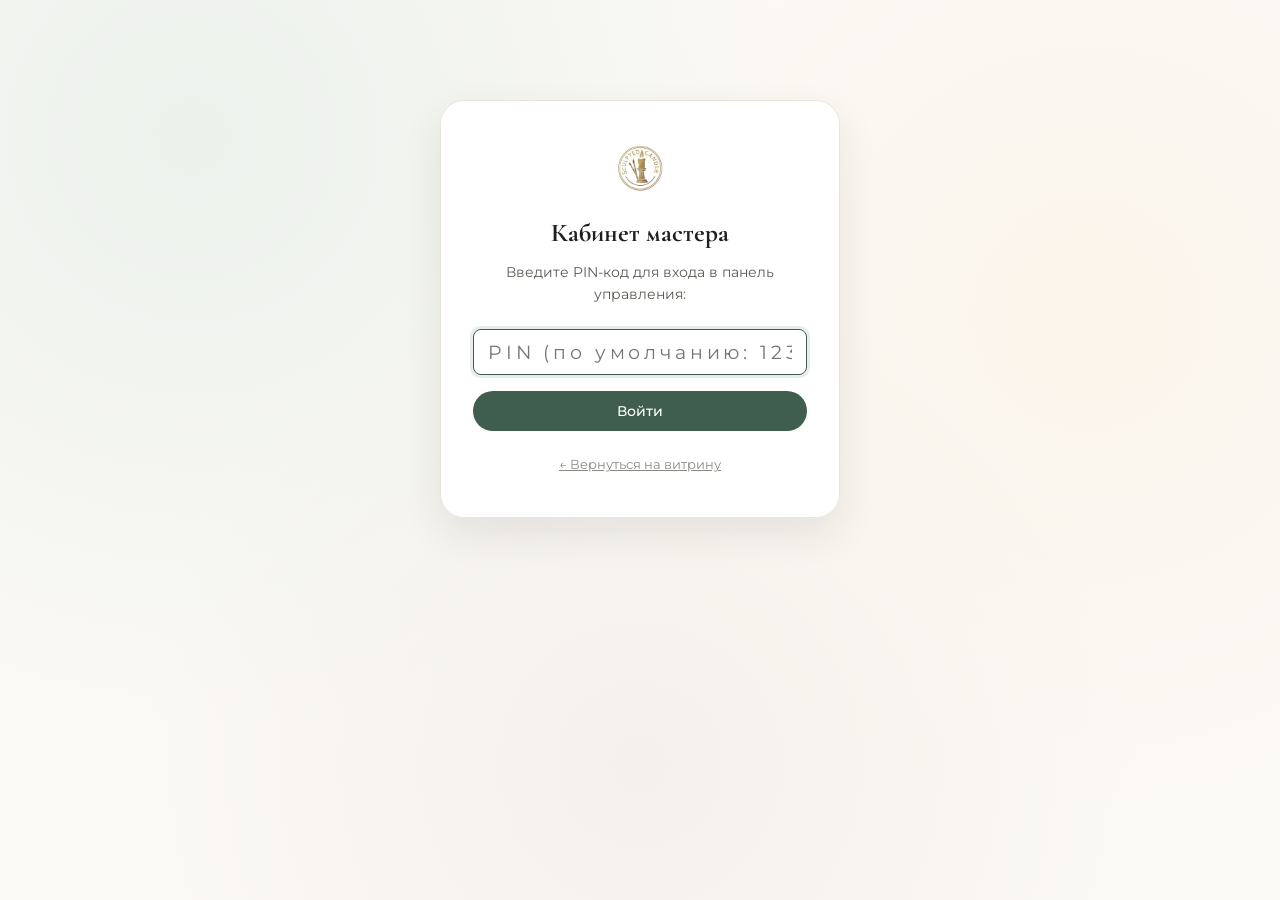
==== admin.html @ 86b9620f "Официальный запуск витрины Sculpted & Candle" ====
<!DOCTYPE html>
<html lang="ru">
<head>
  <meta charset="UTF-8">
  <meta name="viewport" content="width=device-width, initial-scale=1.0">
  <title>Кабинет мастера — Sculpted&Candle</title>
  <link rel="icon" type="image/jpeg" href="assets/img/logo.jpg">
  <link rel="stylesheet" href="assets/css/style.css">
  <style>
    .admin-nav {
      background: #FFFFFF;
      border-bottom: 1px solid var(--border-light);
      padding: 16px 0;
      position: sticky;
      top: 0;
      z-index: 100;
    }
    .admin-tabs {
      display: flex;
      flex-wrap: wrap;
      gap: 10px;
      margin: 24px 0 28px;
      border-bottom: 1px solid var(--border-light);
      padding-bottom: 16px;
    }
    .admin-tab-btn {
      background: #FFFFFF;
      border: 1px solid var(--border-light);
      font-size: 0.88rem;
      font-weight: 600;
      color: var(--text-secondary);
      padding: 9px 16px;
      border-radius: var(--radius-full);
      cursor: pointer;
      transition: var(--transition);
      display: inline-flex;
      align-items: center;
      gap: 8px;
      white-space: nowrap;
      box-shadow: 0 1px 3px rgba(0,0,0,0.03);
    }
    .admin-tab-btn:hover {
      border-color: var(--accent-sage-light);
      color: var(--accent-sage);
      background-color: var(--bg-subtle);
    }
    .admin-tab-btn.active {
      background-color: var(--accent-sage);
      color: #FFFFFF;
      border-color: var(--accent-sage);
      box-shadow: 0 2px 8px rgba(63, 94, 77, 0.25);
    }
    .admin-panel {
      display: none;
      padding-bottom: 60px;
    }
    .admin-panel.active {
      display: block;
    }
    .product-row-card {
      background: #FFFFFF;
      border: 1px solid var(--border-light);
      border-radius: var(--radius-md);
      padding: 16px 20px;
      margin-bottom: 14px;
      display: flex;
      align-items: center;
      justify-content: space-between;
      gap: 20px;
      box-shadow: var(--shadow-sm);
      transition: var(--transition);
    }
    .product-row-card:hover {
      box-shadow: var(--shadow-md);
      border-color: rgba(63, 94, 77, 0.3);
    }
    .product-row-thumb {
      width: 70px;
      height: 70px;
      border-radius: var(--radius-sm);
      object-fit: cover;
      background: var(--bg-subtle);
      flex-shrink: 0;
    }
    .btn-danger {
      background: #FFF1F0;
      color: #CF1322;
      border: 1px solid #FFA39E;
    }
    .btn-danger:hover {
      background: #CF1322;
      color: #FFFFFF;
    }
    .pin-auth-card {
      max-width: 400px;
      margin: 100px auto;
      background: #FFFFFF;
      border: 1px solid var(--border-light);
      border-radius: var(--radius-lg);
      padding: 40px 32px;
      text-align: center;
      box-shadow: var(--shadow-lg);
    }
  </style>
</head>
<body style="background-color: var(--bg-main);">

  <div class="bg-ambient"></div>

  <!-- Экран авторизации по PIN-коду -->
  <div id="auth-screen" class="container">
    <div class="pin-auth-card">
      <img src="assets/img/logo.jpg" alt="Logo" style="width: 56px; height: 56px; border-radius: 50%; margin: 0 auto 16px; object-fit: cover;" onerror="this.style.display='none'">
      <h2 class="font-serif" style="font-size: 1.6rem; margin-bottom: 8px;">Кабинет мастера</h2>
      <p style="font-size: 0.85rem; color: var(--text-secondary); margin-bottom: 24px;">
        Введите PIN-код для входа в панель управления:
      </p>
      <form id="form-pin-auth">
        <input type="password" id="input-pin" class="form-input" placeholder="PIN (по умолчанию: 1234)" style="text-align: center; font-size: 1.2rem; letter-spacing: 0.2em; margin-bottom: 16px;" required autofocus>
        <button type="submit" class="btn btn-primary" style="width: 100%;">Войти</button>
      </form>
      <div id="pin-error" style="display: none; color: #CF1322; font-size: 0.82rem; margin-top: 12px;">Неверный PIN-код</div>
      <div style="margin-top: 20px;">
        <a href="index.html" style="font-size: 0.82rem; color: var(--text-muted); text-decoration: underline;">
          ← Вернуться на витрину
        </a>
      </div>
    </div>
  </div>

  <!-- Главный кабинет мастера (доступен после ввода PIN) -->
  <div id="admin-workspace" style="display: none;">
    
    <header class="admin-nav">
      <div class="container" style="display: flex; align-items: center; justify-content: space-between;">
        <div style="display: flex; align-items: center; gap: 12px;">
          <img src="assets/img/logo.jpg" alt="Logo" style="width: 36px; height: 36px; border-radius: 50%; object-fit: cover;" onerror="this.style.display='none'">
          <div>
            <div style="font-family: var(--font-serif); font-size: 1.2rem; font-weight: 600;">Кабинет мастера</div>
            <div style="font-size: 0.72rem; color: var(--accent-sage);">Sculpted&Candle Control</div>
          </div>
        </div>
        <div style="display: flex; align-items: center; gap: 12px;">
          <a href="index.html" class="btn btn-outline btn-sm">
            👁️ Смотреть витрину
          </a>
          <button id="btn-admin-logout" class="btn btn-sm" style="background: none; border: 1px solid var(--border-light); color: var(--text-muted);">
            Выйти
          </button>
        </div>
      </div>
    </header>

    <main class="container">
      
      <!-- Панель мгновенной публикации изменений на весь сайт -->
      <div class="admin-publish-bar" id="admin-publish-bar">
        <div class="publish-bar-info">
          <div class="publish-status-dot" id="publish-status-dot"></div>
          <div>
            <strong id="publish-status-text">Опубликовать изменения на сайт (для всех устройств)</strong>
            <div style="font-size: 0.8rem; color: var(--text-muted);" id="publish-status-sub">
              Новые фото, описания, товары и цены мгновенно обновятся на телефонах клиентов и жены
            </div>
          </div>
        </div>
        <div style="display: flex; gap: 10px; align-items: center;">
          <button id="btn-admin-publish-now" class="btn btn-primary btn-sm" onclick="publishChangesToNetlify()">
            🚀 Опубликовать на сайт сейчас
          </button>
        </div>
      </div>

      <!-- Вкладки управления -->
      <div class="admin-tabs">
        <button class="admin-tab-btn active" data-tab="tab-products">
          📦 Товары (<span id="count-products">0</span>)
        </button>
        <button class="admin-tab-btn" data-tab="tab-orders">
          🔔 Заявки (<span id="count-orders">0</span>)
        </button>
        <button class="admin-tab-btn" data-tab="tab-categories">
          🏷️ Категории
        </button>
        <button class="admin-tab-btn" data-tab="tab-photos">
          🖼️ Фото витрины
        </button>
        <button class="admin-tab-btn" data-tab="tab-texts">
          ✍️ Тексты сайта
        </button>
        <button class="admin-tab-btn" data-tab="tab-scents">
          🌸 Ароматы (<span id="count-scents">0</span>)
        </button>
        <button class="admin-tab-btn" data-tab="tab-promo">
          ✨ Всплывающее окно
        </button>
        <button class="admin-tab-btn" data-tab="tab-paylinks">
          💳 Оплата СБП
        </button>
        <button class="admin-tab-btn" data-tab="tab-settings">
          ⚙️ Реквизиты и бэкап
        </button>
      </div>

      <!-- ВКЛАДКА ЗАЯВКИ: Поступающие заказы с сайта -->
      <section id="tab-orders" class="admin-panel">
        <div style="display: flex; align-items: center; justify-content: space-between; margin-bottom: 20px; flex-wrap: wrap; gap: 12px;">
          <div>
            <h2 class="font-serif" style="font-size: 1.6rem;">Заявки с сайта</h2>
            <p style="font-size: 0.85rem; color: var(--text-secondary);">
              Клиенты, заполнившие форму на витрине с указанием имени и телефона/Telegram:
            </p>
          </div>
          <button id="btn-clear-orders" class="btn btn-sm" style="border: 1px solid var(--border-light); background: none; color: var(--text-muted);">
            Очистить список
          </button>
        </div>

        <div id="admin-orders-list"></div>
      </section>

      <!-- ВКЛАДКА 1: Товары и каталог -->
      <section id="tab-products" class="admin-panel active">
        <div style="display: flex; align-items: center; justify-content: space-between; margin-bottom: 20px; flex-wrap: wrap; gap: 12px;">
          <div>
            <h2 class="font-serif" style="font-size: 1.6rem;">Управление изделиями</h2>
            <p style="font-size: 0.85rem; color: var(--text-secondary);">
              Добавляйте новые свечи и гипс, меняйте цены, описания или удаляйте позиции.
            </p>
          </div>
          <button id="btn-open-add-modal" class="btn btn-primary">
            + Добавить новое изделие
          </button>
        </div>

        <div id="admin-products-list"></div>
      </section>

      <!-- ВКЛАДКА 2: Управление категориями -->
      <section id="tab-categories" class="admin-panel">
        <div style="max-width: 680px; background: #FFFFFF; border: 1px solid var(--border-light); border-radius: var(--radius-lg); padding: 32px; box-shadow: var(--shadow-sm);">
          <h2 class="font-serif" style="font-size: 1.6rem; margin-bottom: 8px;">Категории витрины</h2>
          <p style="font-size: 0.85rem; color: var(--text-secondary); margin-bottom: 20px;">
            Управляйте панелью переключателей на витрине. Вы можете добавить праздник (например, «8 Марта» или «Новый Год») или удалить ненужные:
          </p>

          <!-- Форма добавления категории -->
          <form id="form-add-category" style="display: flex; gap: 10px; margin-bottom: 24px;">
            <input type="text" id="new-cat-name-ru" class="form-input" placeholder="Название на русском (например: 8 Марта)" required style="flex: 1.2;">
            <input type="text" id="new-cat-name-en" class="form-input" placeholder="На английском (March 8)" style="flex: 1;">
            <button type="submit" class="btn btn-primary btn-sm">+ Добавить</button>
          </form>

          <div id="admin-categories-list"></div>
        </div>
      </section>

      <!-- ВКЛАДКА 3: Фотографии витрины -->
      <section id="tab-photos" class="admin-panel">
        <div style="max-width: 680px; background: #FFFFFF; border: 1px solid var(--border-light); border-radius: var(--radius-lg); padding: 32px; box-shadow: var(--shadow-sm);">
          <h2 class="font-serif" style="font-size: 1.6rem; margin-bottom: 8px;">Главные фотографии на сайте</h2>
          <p style="font-size: 0.85rem; color: var(--text-secondary); margin-bottom: 24px;">
            Здесь можно легко заменить главную фотографию на первом экране и фото в разделе «О мастере»:
          </p>

          <div style="display: grid; grid-template-columns: 1fr 1fr; gap: 24px;">
            <!-- Hero Photo -->
            <div>
              <label class="form-label">Главное фото (Hero экран справа)</label>
              <div id="drop-hero-photo" class="form-file-drop" style="padding: 16px;">
                <img id="preview-hero-photo" src="assets/img/fairy_katerina.jpg" style="max-height: 160px; margin: 0 auto 10px; border-radius: var(--radius-sm); object-fit: cover; display: block;" onerror="this.src='assets/img/product_1.jpg'">
                <div style="font-size: 0.8rem; color: var(--accent-sage); font-weight: 600;">Заменить фото Hero</div>
                <input type="file" id="input-hero-photo" accept="image/*" style="display: none;">
              </div>
            </div>

            <!-- About Photo -->
            <div>
              <label class="form-label">Фото в блоке «О мастере»</label>
              <div id="drop-about-photo" class="form-file-drop" style="padding: 16px;">
                <img id="preview-about-photo" src="assets/img/fairy_katerina.jpg" style="max-height: 160px; margin: 0 auto 10px; border-radius: var(--radius-sm); object-fit: cover; display: block;" onerror="this.src='assets/img/product_1.jpg'">
                <div style="font-size: 0.8rem; color: var(--accent-sage); font-weight: 600;">Заменить фото мастера</div>
                <input type="file" id="input-about-photo" accept="image/*" style="display: none;">
              </div>
            </div>
          </div>

          <!-- Настройки плашки на главном фото -->
          <div style="margin-top: 24px; padding-top: 20px; border-top: 1px solid var(--border-light);">
            <h3 class="font-serif" style="font-size: 1.25rem; margin-bottom: 12px;">Надписи на плашке главного фото (Hero)</h3>
            <div class="form-group">
              <label class="form-label">Название изделия на плашке</label>
              <input type="text" id="input-badge-title" class="form-input" placeholder="Свеча «Анатомическое сердце»">
            </div>
            <div class="form-group">
              <label class="form-label">Подзаголовок / Цена на плашке</label>
              <input type="text" id="input-badge-sub" class="form-input" placeholder="Скульптурный бестселлер • от 1 800 ₽">
            </div>
          </div>

          <div style="margin-top: 20px;">
            <button id="btn-save-photos" class="btn btn-primary" style="width: 100%;">
              Сохранить фото и настройки главного экрана
            </button>
          </div>
        </div>
      </section>

      <!-- ВКЛАДКА 3.1: Редактор текстов сайта -->
      <section id="tab-texts" class="admin-panel">
        <div style="max-width: 720px; background: #FFFFFF; border: 1px solid var(--border-light); border-radius: var(--radius-lg); padding: 32px; box-shadow: var(--shadow-sm);">
          <h2 class="font-serif" style="font-size: 1.6rem; margin-bottom: 8px;">Редактор текстов сайта</h2>
          <p style="font-size: 0.85rem; color: var(--text-secondary); margin-bottom: 24px;">
            Здесь вы можете изменить любые тексты на сайте: приветствие, описание мастерской, цитату и историю о мастере, а также условия доставки:
          </p>

          <form id="form-site-texts">
            <!-- Блок: Первый экран (Hero) -->
            <div style="margin-bottom: 28px; padding-bottom: 20px; border-bottom: 1px solid var(--border-light);">
              <h3 class="font-serif" style="font-size: 1.25rem; margin-bottom: 14px; color: var(--accent-sage);">🌟 Первый экран (Hero)</h3>
              <div class="form-group">
                <label class="form-label">Бейдж сверху (например, «Ручная работа из Санкт-Петербурга»)</label>
                <input type="text" id="txt-heroTag" class="form-input">
              </div>
              <div class="form-group">
                <label class="form-label">Главный заголовок H1</label>
                <input type="text" id="txt-heroTitle" class="form-input">
              </div>
              <div class="form-group">
                <label class="form-label">Описание под заголовком</label>
                <textarea id="txt-heroDesc" class="form-textarea" rows="3"></textarea>
              </div>
            </div>

            <!-- Блок: О мастере -->
            <div style="margin-bottom: 28px; padding-bottom: 20px; border-bottom: 1px solid var(--border-light);">
              <h3 class="font-serif" style="font-size: 1.25rem; margin-bottom: 14px; color: var(--accent-sage);">🕯️ Раздел «О мастере»</h3>
              <div class="form-group">
                <label class="form-label">Цитата мастера (курсивом)</label>
                <textarea id="txt-aboutQuote" class="form-textarea" rows="2"></textarea>
              </div>
              <div class="form-group">
                <label class="form-label">Текст абзац 1 (Приветствие и философия)</label>
                <textarea id="txt-aboutText1" class="form-textarea" rows="3"></textarea>
              </div>
              <div class="form-group">
                <label class="form-label">Текст абзац 2 (Процесс изготовления и доставка)</label>
                <textarea id="txt-aboutText2" class="form-textarea" rows="3"></textarea>
              </div>
              <div style="display: grid; grid-template-columns: repeat(3, 1fr); gap: 12px;">
                <div class="form-group">
                  <label class="form-label">Цифра 1</label>
                  <input type="text" id="txt-stat1Num" class="form-input">
                  <input type="text" id="txt-stat1Lbl" class="form-input" style="margin-top: 4px; font-size: 0.78rem;">
                </div>
                <div class="form-group">
                  <label class="form-label">Цифра 2</label>
                  <input type="text" id="txt-stat2Num" class="form-input">
                  <input type="text" id="txt-stat2Lbl" class="form-input" style="margin-top: 4px; font-size: 0.78rem;">
                </div>
                <div class="form-group">
                  <label class="form-label">Цифра 3</label>
                  <input type="text" id="txt-stat3Num" class="form-input">
                  <input type="text" id="txt-stat3Lbl" class="form-input" style="margin-top: 4px; font-size: 0.78rem;">
                </div>
              </div>
            </div>

            <!-- Блок: Условия доставки -->
            <div style="margin-bottom: 28px; padding-bottom: 20px; border-bottom: 1px solid var(--border-light);">
              <h3 class="font-serif" style="font-size: 1.25rem; margin-bottom: 14px; color: var(--accent-sage);">🚚 Условия доставки (Блок Доставка)</h3>
              <div class="form-group">
                <label class="form-label">Заголовок блока доставки</label>
                <input type="text" id="txt-deliveryTitle" class="form-input">
              </div>
              <div class="form-group">
                <label class="form-label">Подробное описание доставки (РФ, Беларусь, упаковка, сроки)</label>
                <textarea id="txt-deliveryDesc" class="form-textarea" rows="4"></textarea>
              </div>
            </div>

            <!-- Блок: Подвал (Footer) -->
            <div style="margin-bottom: 24px;">
              <h3 class="font-serif" style="font-size: 1.25rem; margin-bottom: 14px; color: var(--accent-sage);">🌿 Подпись мастерской (Подвал)</h3>
              <div class="form-group">
                <label class="form-label">Подпись в подвале сайта (Мастерская гипсовых изделий...)</label>
                <input type="text" id="txt-footerTagline" class="form-input">
              </div>
            </div>

            <button type="submit" class="btn btn-primary" style="width: 100%; padding: 14px; font-size: 1rem;">
              💾 Сохранить все тексты сайта
            </button>
          </form>
        </div>
      </section>

      <!-- ВКЛАДКА: Управление ароматами мастерской -->
      <section id="tab-scents" class="admin-panel">
        <div style="display: flex; align-items: center; justify-content: space-between; margin-bottom: 20px; flex-wrap: wrap; gap: 12px;">
          <div>
            <h2 class="font-serif" style="font-size: 1.6rem;">Ароматы мастерской</h2>
            <p style="font-size: 0.85rem; color: var(--text-secondary);">
              Управляйте палитрой ароматов. Покупатель выбирает аромат из этого списка при оформлении заказа на сайте:
            </p>
          </div>
          <button id="btn-open-add-scent" class="btn btn-primary">
            + Добавить новый аромат
          </button>
        </div>

        <div id="admin-scents-list"></div>
      </section>

      <!-- ВКЛАДКА: Всплывающее предложение (Заказ коллекции) -->
      <section id="tab-promo" class="admin-panel">
        <div style="max-width: 680px; background: #FFFFFF; border: 1px solid var(--border-light); border-radius: var(--radius-lg); padding: 32px; box-shadow: var(--shadow-sm);">
          <h2 class="font-serif" style="font-size: 1.6rem; margin-bottom: 8px;">Всплывающая надпись «Заказать коллекцию»</h2>
          <p style="font-size: 0.85rem; color: var(--text-secondary); margin-bottom: 24px;">
            Настройте всплывающее сообщение для привлечения внимания гостей к сезонной новинке или набору:
          </p>

          <form id="form-admin-promo">
            <div class="form-group" style="display: flex; align-items: center; gap: 12px; margin-bottom: 18px;">
              <input type="checkbox" id="promo-enabled" style="width: 20px; height: 20px; accent-color: var(--accent-sage); cursor: pointer;">
              <label for="promo-enabled" style="font-size: 0.95rem; font-weight: 600; cursor: pointer;">
                Показывать всплывающее предложение на сайте
              </label>
            </div>

            <div class="form-group">
              <label class="form-label">Бейдж / Метка (сверху надписи)</label>
              <input type="text" id="promo-badge" class="form-input" placeholder="✨ Особая коллекция" required>
            </div>

            <div class="form-group">
              <label class="form-label">Заголовок предложения</label>
              <input type="text" id="promo-title" class="form-input" placeholder="Сет «Тепло и Камень»" required>
            </div>

            <div class="form-group">
              <label class="form-label">Текст описания предложения</label>
              <textarea id="promo-desc" class="form-textarea" rows="3" placeholder="Краткое привлекательное описание сета или изделий..." required></textarea>
            </div>

            <div class="form-group">
              <label class="form-label">Текст на кнопке действия</label>
              <input type="text" id="promo-btn-text" class="form-input" placeholder="Заказать коллекцию" required>
            </div>

            <div class="form-group">
              <label class="form-label">Связанное изделие из каталога (откроет карточку заказа при клике)</label>
              <select id="promo-product-select" class="form-select">
                <option value="">— Прямой диалог в Telegram с Катериной —</option>
              </select>
            </div>

            <div style="display: flex; gap: 12px; margin-top: 24px;">
              <button type="submit" class="btn btn-primary" style="flex: 1; padding: 12px;">
                💾 Сохранить настройки предложения
              </button>
              <button type="button" id="btn-preview-promo-site" class="btn btn-outline" style="padding: 12px;">
                👁️ Посмотреть на витрине
              </button>
            </div>
          </form>
        </div>
      </section>

      <!-- ВКЛАДКА 4: Генератор ссылок на оплату -->
      <section id="tab-paylinks" class="admin-panel">
        <div style="max-width: 620px; background: #FFFFFF; border: 1px solid var(--border-light); border-radius: var(--radius-lg); padding: 32px; box-shadow: var(--shadow-sm);">
          <h2 class="font-serif" style="font-size: 1.6rem; margin-bottom: 8px;">Создание ссылки на оплату</h2>
          <p style="font-size: 0.85rem; color: var(--text-secondary); margin-bottom: 24px;">
            Когда покупатель договорился с вами в Telegram о сроках, сформируйте персональную ссылку с суммой и отправьте ему в чат:
          </p>
          
          <form id="form-admin-gen-link">
            <div class="form-group">
              <label class="form-label">Сумма к оплате (₽)</label>
              <input type="number" id="adm-pay-amount" class="form-input" placeholder="2500" required>
            </div>
            <div class="form-group">
              <label class="form-label">Описание заказа (что покупает клиент)</label>
              <input type="text" id="adm-pay-desc" class="form-input" placeholder="Свеча «Анатомическое сердце» + СДЭК до Москвы" required>
            </div>
            <div class="form-group">
              <label class="form-label">Имя клиента (необязательно)</label>
              <input type="text" id="adm-pay-client" class="form-input" placeholder="Елена">
            </div>
            <button type="submit" class="btn btn-primary" style="width: 100%;">
              Сгенерировать ссылку
            </button>
          </form>

          <div id="adm-link-result-box" style="display: none; margin-top: 24px; padding-top: 20px; border-top: 1px solid var(--border-light);">
            <label class="form-label" style="color: var(--accent-sage);">Готовая ссылка для клиента в Telegram:</label>
            <div style="display: flex; gap: 8px; margin-top: 6px;">
              <input type="text" id="adm-link-result-url" class="form-input" readonly style="font-size: 0.82rem; background: var(--bg-subtle);">
              <button id="btn-adm-copy-link" class="btn btn-terracotta btn-sm">Скопировать</button>
            </div>
            <div style="margin-top: 12px; display: flex; gap: 10px;">
              <a id="btn-adm-open-link" href="#" target="_blank" class="btn btn-outline btn-sm" style="flex: 1; text-align: center;">
                👀 Проверить страницу оплаты
              </a>
              <button id="btn-adm-share-tg" class="btn btn-primary btn-sm" style="flex: 1;">
                💬 Отправить в Telegram
              </button>
            </div>
          </div>
        </div>
      </section>

      <!-- ВКЛАДКА 5: Реквизиты и настройки -->
      <section id="tab-settings" class="admin-panel">
        <div style="max-width: 680px; background: #FFFFFF; border: 1px solid var(--border-light); border-radius: var(--radius-lg); padding: 32px; box-shadow: var(--shadow-sm);">
          
          <!-- БЛОК 1: Telegram-бот для заказов -->
          <div style="background: #F4F7F5; border: 1px solid rgba(63, 94, 77, 0.2); border-radius: var(--radius-md); padding: 22px; margin-bottom: 30px;">
            <div style="display: flex; align-items: center; gap: 10px; margin-bottom: 8px;">
              <span style="font-size: 1.3rem;">🤖</span>
              <h3 class="font-serif" style="font-size: 1.4rem; margin: 0; color: var(--accent-sage-dark);">Telegram-бот для заказов</h3>
            </div>
            <p style="font-size: 0.85rem; color: var(--text-secondary); margin-bottom: 18px; line-height: 1.5;">
              Каждый раз, когда покупатель оформляет заказ на сайте, бот моментально присылает карточку с товаром, выбранным ароматом, контактами и адресом в ваш Telegram.
            </p>

            <div class="form-group">
              <label class="form-label">Telegram Bot Token (от @BotFather)</label>
              <input type="text" id="set-tg-token" class="form-input" placeholder="например: 123456789:ABCdefGHIjklMNOpqrsTUVwxyz">
            </div>

            <div class="form-group">
              <label class="form-label">Telegram Chat ID (ваш ID или ID группы для заказов)</label>
              <input type="text" id="set-tg-chat-id" class="form-input" placeholder="например: 987654321 или -1001234567890">
            </div>

            <div style="display: flex; gap: 10px; align-items: center; margin-top: 14px; flex-wrap: wrap;">
              <button type="button" id="btn-test-tg-bot" class="btn btn-primary btn-sm" style="background: var(--accent-sage);">
                🧪 Отправить тестовое сообщение
              </button>
              <span id="tg-test-status" style="font-size: 0.82rem; font-weight: 500;"></span>
            </div>

            <div style="margin-top: 14px; font-size: 0.78rem; color: var(--text-muted); line-height: 1.5; background: rgba(255,255,255,0.7); padding: 10px 14px; border-radius: 8px;">
              ℹ️ <strong>Как настроить за 1 минуту:</strong><br>
              1. Откройте в Telegram бота <a href="https://t.me/BotFather" target="_blank" style="text-decoration: underline; color: var(--accent-sage);">@BotFather</a> и отправьте команду <code>/newbot</code>, задайте имя и скопируйте токен.<br>
              2. Чтобы узнать свой Chat ID, отправьте любое сообщение боту <a href="https://t.me/userinfobot" target="_blank" style="text-decoration: underline; color: var(--accent-sage);">@userinfobot</a> (он напишет ваш ID).<br>
              3. Нажмите <code>/start</code> в вашем новом боте, вставьте токен и ID сюда и нажмите кнопку проверки.
            </div>
          </div>

          <h2 class="font-serif" style="font-size: 1.6rem; margin-bottom: 8px;">Реквизиты для оплаты (СБП и QR)</h2>
          <p style="font-size: 0.85rem; color: var(--text-secondary); margin-bottom: 24px;">
            Эти данные автоматически генерируют QR-код и форму оплаты для покупателей:
          </p>

          <form id="form-admin-settings">
            <div class="form-group">
              <label class="form-label">Номер телефона для СБП *</label>
              <input type="text" id="set-phone" class="form-input" placeholder="+7 (921) 000-00-00" required>
            </div>
            
            <div style="display: grid; grid-template-columns: 1fr 1fr; gap: 14px;">
              <div class="form-group">
                <label class="form-label">Основной банк получателя *</label>
                <select id="set-bank" class="form-select">
                  <option value="Т-Банк">Т-Банк (Тинькофф)</option>
                  <option value="Сбербанк">Сбербанк (Сбер)</option>
                  <option value="Альфа-Банк">Альфа-Банк</option>
                  <option value="ВТБ">ВТБ</option>
                  <option value="Другой банк РФ">Другой банк (СБП)</option>
                </select>
              </div>
              <div class="form-group">
                <label class="form-label">ФИО / Имя получателя *</label>
                <input type="text" id="set-recipient" class="form-input" placeholder="Екатерина М. (Катерина)" required>
              </div>
            </div>

            <div class="form-group">
              <label class="form-label">Ваш юзернейм в Telegram для связи (без @)</label>
              <input type="text" id="set-tg-user" class="form-input" placeholder="layra_ms">
            </div>

            <div class="form-group">
              <label class="form-label">Персональная ссылка/QR СБП из приложения банка (необязательно)</label>
              <input type="text" id="set-sbp-custom-link" class="form-input" placeholder="https://t-bank.ru/cf/... или https://qr.nspk.ru/...">
              <small style="font-size: 0.76rem; color: var(--text-muted); display: block; margin-top: 4px;">
                Если скопируете ссылку на сбор денег из Т-Банка или Сбера, QR-код будет вести точно на неё. Иначе система автоматически сформирует перевод по вашему номеру.
              </small>
            </div>

            <div class="form-group">
              <label class="form-label">Количество изделий на странице каталога (Пагинация)</label>
              <select id="set-items-per-page" class="form-select">
                <option value="6">По 6 изделий на страницу</option>
                <option value="8">По 8 изделий на страницу</option>
                <option value="12">По 12 изделий на страницу</option>
                <option value="24">По 24 изделия на страницу</option>
              </select>
            </div>

            <div class="form-group">
              <label class="form-label">PIN-код для входа в этот кабинет</label>
              <input type="password" id="set-pin" class="form-input" placeholder="Новый PIN-код">
            </div>

            <button type="submit" class="btn btn-primary" style="width: 100%; padding: 14px; font-size: 1rem;">
              💾 Сохранить настройки и реквизиты
            </button>
          </form>

          <hr style="margin: 30px 0; border: none; border-top: 1px solid var(--border-light);">

          <h3 class="font-serif" style="font-size: 1.3rem; margin-bottom: 8px;">Резервная копия товаров (Бэкап)</h3>
          <p style="font-size: 0.82rem; color: var(--text-secondary); margin-bottom: 14px;">
            Скачайте каталог в один файл на компьютер, чтобы не потерять добавленные товары:
          </p>
          <div style="display: flex; gap: 12px; flex-wrap: wrap;">
            <button id="btn-export-json" class="btn btn-outline btn-sm">
              📥 Скачать каталог (JSON)
            </button>
            <button id="btn-reset-default" class="btn btn-danger btn-sm">
              🔄 Сбросить к исходным товарам
            </button>
          </div>
        </div>
      </section>

    </main>
  </div>

  <!-- МОДАЛКА: Добавить / Редактировать изделие -->
  <div id="modal-edit-product" class="modal-backdrop">
    <div class="modal-box">
      <div class="modal-header">
        <h4 id="modal-product-title" class="font-serif" style="font-size: 1.3rem;">Добавить новое изделие</h4>
        <button id="btn-close-edit-modal" class="modal-close">&times;</button>
      </div>
      <div class="modal-body">
        <form id="form-edit-product">
          <input type="hidden" id="edit-product-id">

          <div class="form-group">
            <label class="form-label">Название (RU)</label>
            <input type="text" id="edit-title-ru" class="form-input" placeholder="например: Свеча «Лесной мох»" required>
          </div>

          <div class="form-group">
            <label class="form-label">Название (EN)</label>
            <input type="text" id="edit-title-en" class="form-input" placeholder="e.g. Forest Moss Candle">
          </div>

          <div class="form-group">
            <label class="form-label">Категории изделия (отметьте одну или несколько)</label>
            <div id="edit-categories-group" class="categories-checkbox-grid"></div>
          </div>

          <div class="form-group">
            <label class="form-label">🎉 Праздничные поводы (подборки для вкладки «Сезонное»)</label>
            <div id="edit-holidays-group" class="categories-checkbox-grid">
              <label class="cat-checkbox-item">
                <input type="checkbox" name="product-holiday" value="ny">
                <span>🎄 Новый Год & Рождество</span>
              </label>
              <label class="cat-checkbox-item">
                <input type="checkbox" name="product-holiday" value="feb14">
                <span>💖 14 Февраля</span>
              </label>
              <label class="cat-checkbox-item">
                <input type="checkbox" name="product-holiday" value="mar8">
                <span>💐 8 Марта</span>
              </label>
              <label class="cat-checkbox-item">
                <input type="checkbox" name="product-holiday" value="teacher">
                <span>📚 День Учителя / 1 Сентября</span>
              </label>
              <label class="cat-checkbox-item">
                <input type="checkbox" name="product-holiday" value="autumn">
                <span>🎃 Хэллоуин & Осень</span>
              </label>
              <label class="cat-checkbox-item">
                <input type="checkbox" name="product-holiday" value="bday">
                <span>🎂 День Рождения</span>
              </label>
            </div>
          </div>

          <div style="display: grid; grid-template-columns: 1fr 1fr; gap: 14px;">
            <div class="form-group">
              <label class="form-label">Цена (₽)</label>
              <input type="number" id="edit-price" class="form-input" placeholder="1500" required>
            </div>
            <div class="form-group">
              <label class="form-label">Статус наличия</label>
              <select id="edit-status" class="form-select">
                <option value="in-stock">В наличии</option>
                <option value="preorder">Под заказ (3-7 дней)</option>
              </select>
            </div>
          </div>

          <div class="form-group">
            <label class="form-label">Ароматическая композиция (RU)</label>
            <input type="text" id="edit-scent-ru" class="form-input" placeholder="Хвоя, кедр, мускат">
          </div>

          <div class="form-group">
            <label class="form-label">Scent Notes (EN)</label>
            <input type="text" id="edit-scent-en" class="form-input" placeholder="Pine, cedar, nutmeg">
          </div>

          <div class="form-group">
            <label class="form-label">Время горения</label>
            <input type="text" id="edit-burn" class="form-input" placeholder="25-30 ч">
          </div>

          <div style="display: grid; grid-template-columns: 1fr 1fr; gap: 14px;">
            <div class="form-group">
              <label class="form-label">Цвета гипса / воска (через запятую)</label>
              <input type="text" id="edit-colors" class="form-input" placeholder="Натуральный белый, Теплый беж, Графит, Мрамор">
            </div>
            <div class="form-group">
              <label class="form-label">Тип покрытия / Финиш</label>
              <select id="edit-finish" class="form-select">
                <option value="матовый">Матовый тактильный</option>
                <option value="полуматовый">Полуматовый шелковистый</option>
                <option value="глянец">Глянцевый защитный</option>
                <option value="матовый + глянец на выбор">На выбор (матовый / глянец)</option>
                <option value="натуральный воск">Натуральный воск (без покрытия)</option>
              </select>
            </div>
          </div>

          <div class="form-group">
            <label class="form-label">Описание изделия (RU)</label>
            <textarea id="edit-desc-ru" class="form-textarea" rows="3" placeholder="Краткое душевное описание..."></textarea>
          </div>

          <div class="form-group">
            <label class="form-label">Фотография изделия</label>
            <div id="edit-photo-drop" class="form-file-drop">
              <svg width="24" height="24" viewBox="0 0 24 24" fill="none" stroke="currentColor" stroke-width="2" style="margin: 0 auto 6px; color: var(--accent-sage);"><rect x="3" y="3" width="18" height="18" rx="2" ry="2"/><circle cx="8.5" cy="8.5" r="1.5"/><polyline points="21 15 16 10 5 21"/></svg>
              <div style="font-size: 0.85rem;">Нажмите, чтобы выбрать фото с телефона или компьютера</div>
              <input type="file" id="edit-photo-file" accept="image/*" style="display: none;">
              <img id="edit-drop-preview" class="drop-preview" alt="Preview">
            </div>
          </div>

          <button type="submit" class="btn btn-primary" style="width: 100%; margin-top: 10px;">
            Сохранить изделие
          </button>
        </form>
      </div>
    </div>
  </div>

  <!-- МОДАЛКА: Добавить / Редактировать аромат -->
  <div id="modal-edit-scent" class="modal-backdrop">
    <div class="modal-box" style="max-width: 500px;">
      <div class="modal-header">
        <h4 id="modal-scent-title" class="font-serif" style="font-size: 1.3rem;">Добавить новый аромат</h4>
        <button id="btn-close-scent-modal" class="modal-close">&times;</button>
      </div>
      <div class="modal-body">
        <form id="form-edit-scent">
          <input type="hidden" id="edit-scent-id">

          <div class="form-group">
            <label class="form-label">Название аромата *</label>
            <input type="text" id="edit-scent-name" class="form-input" placeholder="например: Французская лаванда & Шалфей" required>
          </div>

          <div class="form-group">
            <label class="form-label">Ноты и описание аромата *</label>
            <textarea id="edit-scent-notes" class="form-textarea" rows="3" placeholder="например: Прованская лаванда, белый шалфей, кедровые шишки, легкий мускус" required></textarea>
          </div>

          <div class="form-group" style="display: flex; align-items: center; gap: 10px; margin-top: 10px;">
            <input type="checkbox" id="edit-scent-active" checked style="width: 18px; height: 18px; accent-color: var(--accent-sage); cursor: pointer;">
            <label for="edit-scent-active" style="font-size: 0.9rem; font-weight: 500; cursor: pointer;">
              Активен (доступен покупателям при заказе на сайте)
            </label>
          </div>

          <button type="submit" class="btn btn-primary" style="width: 100%; margin-top: 18px;">
            Сохранить аромат
          </button>
        </form>
      </div>
    </div>
  </div>

  <script src="assets/js/admin.js"></script>
</body>
</html>
---- assets/css/style.css ----
/* ==========================================================================
   SCULPTED & CANDLE — Sage & Warm Plaster Design System
   Cinematic craft, tactile minimalism & modern luxury aesthetic
   ========================================================================== */

@import url('https://fonts.googleapis.com/css2?family=Cormorant+Garamond:ital,wght@0,400;0,500;0,600;0,700;1,400;1,600&family=Montserrat:ital,wght@0,300;0,400;0,500;0,600;0,700;1,400&display=swap');

:root {
  --font-serif: 'Cormorant Garamond', Georgia, 'Times New Roman', serif;
  --font-sans: 'Montserrat', -apple-system, BlinkMacSystemFont, 'Segoe UI', Roboto, sans-serif;
  --font-montserrat: var(--font-sans);

  /* Palette: Sage & Warm Plaster */
  --bg-main: #FBF9F5;
  --bg-surface: #FFFFFF;
  --bg-subtle: #F4EFEA;
  --bg-card: #FFFFFF;
  --border-light: #EBE5DC;
  --border-focus: #446252;

  --text-primary: #1E201D;
  --text-secondary: #565C53;
  --text-muted: #878C83;

  --accent-sage: #3F5E4D;
  --accent-sage-dark: #2F4739;
  --accent-sage-light: #E8EFEA;
  --accent-terracotta: #C88452;
  --accent-amber: #DDA15E;
  --accent-amber-light: #FBF3E7;

  --shadow-sm: 0 2px 8px rgba(30, 32, 29, 0.04);
  --shadow-md: 0 8px 24px rgba(30, 32, 29, 0.06);
  --shadow-lg: 0 16px 40px rgba(30, 32, 29, 0.09);
  --shadow-hover: 0 20px 48px rgba(63, 94, 77, 0.12);

  --radius-sm: 8px;
  --radius-md: 16px;
  --radius-lg: 24px;
  --radius-full: 9999px;

  --transition: all 0.3s cubic-bezier(0.16, 1, 0.3, 1);
}

/* Reset & Base */
*, *::before, *::after {
  box-sizing: border-box;
  margin: 0;
  padding: 0;
}

html {
  scroll-behavior: smooth;
  scroll-padding-top: 110px;
  font-size: 16px;
  color-scheme: light;
}

body {
  font-family: var(--font-sans);
  background-color: var(--bg-main);
  color: var(--text-primary);
  line-height: 1.6;
  overflow-x: hidden;
  -webkit-font-smoothing: antialiased;
}

img {
  max-width: 100%;
  display: block;
}

button, input, select, textarea {
  font-family: inherit;
}

a {
  color: inherit;
  text-decoration: none;
}

/* Ambient Grain / Background Glow */
.bg-ambient {
  position: fixed;
  top: 0;
  left: 0;
  width: 100%;
  height: 100%;
  pointer-events: none;
  z-index: -1;
  background: 
    radial-gradient(circle at 15% 15%, rgba(232, 239, 234, 0.8) 0%, transparent 45%),
    radial-gradient(circle at 85% 35%, rgba(251, 243, 231, 0.7) 0%, transparent 40%),
    radial-gradient(circle at 50% 85%, rgba(244, 239, 234, 0.9) 0%, transparent 50%),
    #FBF9F5;
}

/* Container */
.container {
  width: 100%;
  max-width: 1240px;
  margin: 0 auto;
  padding: 0 24px;
}

/* Typography Helpers */
.font-serif {
  font-family: var(--font-serif);
}

.heading-xl {
  font-family: var(--font-serif);
  font-size: clamp(2.5rem, 6vw, 4.2rem);
  font-weight: 400;
  line-height: 1.15;
  letter-spacing: -0.02em;
}

.heading-lg {
  font-family: var(--font-serif);
  font-size: clamp(2rem, 4vw, 2.75rem);
  font-weight: 400;
  line-height: 1.2;
}

.heading-md {
  font-family: var(--font-serif);
  font-size: 1.6rem;
  font-weight: 500;
  line-height: 1.3;
}

/* Navigation */
.navbar {
  position: sticky;
  top: 0;
  z-index: 100;
  backdrop-filter: blur(14px);
  -webkit-backdrop-filter: blur(14px);
  background-color: rgba(251, 249, 245, 0.85);
  border-bottom: 1px solid var(--border-light);
  transition: var(--transition);
}

.nav-inner {
  display: flex;
  align-items: center;
  justify-content: space-between;
  gap: 20px;
  height: 80px;
}

.brand-wrap {
  display: flex;
  align-items: center;
  gap: 12px;
  text-decoration: none;
  flex-shrink: 0;
}

.brand-logo {
  width: 44px;
  height: 44px;
  border-radius: var(--radius-full);
  object-fit: cover;
  border: 2px solid var(--accent-sage-light);
  box-shadow: var(--shadow-sm);
  flex-shrink: 0;
}

.brand-title {
  display: flex;
  flex-direction: column;
  align-items: flex-start;
  text-align: left;
  line-height: 1.15;
}

.brand-name {
  font-family: var(--font-serif);
  font-size: 1.5rem;
  font-weight: 600;
  letter-spacing: 0.02em;
  color: var(--text-primary);
  line-height: 1.1;
}

.brand-sub {
  font-family: var(--font-sans);
  font-size: 0.7rem;
  font-weight: 500;
  letter-spacing: 0.07em;
  text-transform: uppercase;
  color: var(--accent-sage);
  margin-top: 3px;
  text-align: left;
  white-space: nowrap;
}

.brand-city {
  font-family: var(--font-sans);
  font-size: 0.62rem;
  font-weight: 500;
  letter-spacing: 0.08em;
  text-transform: uppercase;
  color: var(--text-muted);
  margin-top: 2px;
}

.nav-links {
  display: flex;
  align-items: center;
  justify-content: center;
  gap: 20px;
  list-style: none;
  margin: 0;
  padding: 0;
}

.nav-actions {
  display: flex;
  align-items: center;
  justify-content: flex-end;
  gap: 12px;
  flex-shrink: 0;
}

.nav-links a {
  font-size: 0.88rem;
  font-weight: 500;
  color: var(--text-secondary);
  transition: var(--transition);
  position: relative;
  white-space: nowrap;
}

.nav-links a:hover {
  color: var(--accent-sage);
}

/* ==========================================================================
   Permanent Mobile Top Sticky Sub-Nav Strip (Always visible under logo on mobile)
   ========================================================================== */
.mobile-sticky-nav-strip {
  display: none;
}

@media (max-width: 820px) {
  .mobile-sticky-nav-strip {
    display: flex;
    align-items: center;
    justify-content: center;
    gap: 8px;
    padding: 6px 12px 8px;
    background: rgba(251, 249, 245, 0.98);
    border-top: 1px solid rgba(235, 229, 220, 0.75);
    width: 100%;
    overflow-x: auto;
    -webkit-overflow-scrolling: touch;
    scrollbar-width: none;
  }
  .mobile-sticky-nav-strip::-webkit-scrollbar {
    display: none;
  }
  .mob-nav-pill {
    display: inline-flex;
    align-items: center;
    gap: 5px;
    padding: 5px 12px;
    border-radius: 9999px;
    background: #FFFFFF;
    border: 1px solid var(--border-light);
    color: var(--text-secondary);
    font-size: 0.78rem;
    font-weight: 500;
    text-decoration: none;
    white-space: nowrap;
    transition: all 0.2s ease;
    box-shadow: 0 1px 3px rgba(30, 32, 29, 0.04);
  }
  .mob-nav-pill:active,
  .mob-nav-pill:hover {
    background: var(--accent-sage-light);
    color: var(--accent-sage-dark);
    border-color: var(--accent-sage);
  }
  .mob-nav-pill.mob-nav-pill-tg {
    background: #2AABEE;
    color: #FFFFFF;
    border-color: #2AABEE;
    font-weight: 600;
  }
  .mob-nav-pill.mob-nav-pill-tg svg {
    display: inline-block;
    vertical-align: middle;
  }
}

/* ==========================================================================
   Mobile Floating Bottom Navigation Bar (Always reachable under thumb)
   ========================================================================== */
.mobile-bottom-nav {
  display: none;
}

@media (max-width: 900px) {
  .mobile-bottom-nav {
    display: flex;
    position: fixed;
    bottom: 0;
    left: 0;
    right: 0;
    z-index: 99999 !important;
    background: rgba(255, 253, 249, 0.98);
    backdrop-filter: blur(20px);
    -webkit-backdrop-filter: blur(20px);
    border-top: 1px solid rgba(221, 161, 94, 0.35);
    box-shadow: 0 -4px 25px rgba(45, 36, 30, 0.1);
    padding: 6px 8px calc(6px + env(safe-area-inset-bottom, 0px));
    justify-content: space-around;
    align-items: center;
  }

  .mobile-nav-item {
    display: flex;
    flex-direction: column;
    align-items: center;
    justify-content: center;
    gap: 3px;
    color: var(--text-muted);
    text-decoration: none;
    padding: 4px 2px;
    border-radius: var(--radius-sm);
    transition: color 0.2s ease;
    flex: 1;
    min-width: 0;
    text-align: center;
  }

  .mobile-nav-item span {
    white-space: nowrap;
    overflow: hidden;
    text-overflow: ellipsis;
    font-size: 0.67rem;
    line-height: 1.2;
    text-align: center;
    max-width: 100%;
    display: block;
  }

  .mobile-nav-item svg {
    width: 19px;
    height: 19px;
    flex-shrink: 0;
    transition: color 0.2s ease, stroke-width 0.2s ease;
  }

  .mobile-nav-item:hover,
  .mobile-nav-item.active {
    color: var(--accent-sage);
    font-weight: 600;
  }

  .mobile-nav-item.active svg {
    transform: none !important;
    stroke-width: 2.3;
  }

  .mobile-nav-item.nav-tg-item {
    color: var(--accent-terracotta);
    font-weight: 600;
  }

  /* Padding at the bottom of the body so bottom bar never obscures content or footer */
  body {
    padding-bottom: 64px;
  }

  .scroll-top-btn {
    display: none !important;
  }

  .collection-promo-toast {
    bottom: 76px !important;
  }
}

/* Language Toggle Switch */
.lang-toggle {
  display: flex;
  align-items: center;
  background-color: var(--bg-subtle);
  border: 1px solid var(--border-light);
  border-radius: var(--radius-full);
  padding: 3px;
  cursor: pointer;
  transition: var(--transition);
}

.lang-btn {
  border: none;
  background: none;
  font-size: 0.78rem;
  font-weight: 600;
  padding: 5px 10px;
  border-radius: var(--radius-full);
  color: var(--text-muted);
  cursor: pointer;
  transition: var(--transition);
}

.lang-btn.active {
  background-color: var(--bg-surface);
  color: var(--text-primary);
  box-shadow: var(--shadow-sm);
}

/* Buttons */
.btn {
  display: inline-flex;
  align-items: center;
  justify-content: center;
  gap: 8px;
  font-size: 0.9rem;
  font-weight: 500;
  padding: 10px 20px;
  border-radius: var(--radius-full);
  transition: var(--transition);
  cursor: pointer;
  border: 1px solid transparent;
  white-space: nowrap;
}

.btn-primary {
  background-color: var(--accent-sage);
  color: #FFFFFF;
}

.btn-primary:hover {
  background-color: var(--accent-sage-dark);
  box-shadow: 0 8px 20px rgba(63, 94, 77, 0.25);
  transform: translateY(-1px);
}

.btn-outline {
  background-color: transparent;
  border-color: var(--border-light);
  color: var(--text-primary);
}

.btn-outline:hover {
  border-color: var(--accent-sage);
  color: var(--accent-sage);
  background-color: var(--accent-sage-light);
}

.btn-terracotta {
  background-color: var(--accent-terracotta);
  color: #FFFFFF;
}

.btn-terracotta:hover {
  background-color: #b27344;
  box-shadow: 0 8px 20px rgba(200, 132, 82, 0.25);
  transform: translateY(-1px);
}

.btn-sm {
  padding: 6px 14px;
  font-size: 0.82rem;
}

.btn-icon {
  width: 40px;
  height: 40px;
  padding: 0;
  border-radius: var(--radius-full);
}

/* ==========================================================================
   Haute Boutique Marquee Ticker (Linum Fumigans / Luxury Standard)
   ========================================================================== */
.hero-ticker-wrap {
  width: 100%;
  overflow: hidden;
  background: rgba(63, 94, 77, 0.04);
  border-top: 1px solid rgba(63, 94, 77, 0.12);
  border-bottom: 1px solid rgba(63, 94, 77, 0.12);
  padding: 11px 0;
  user-select: none;
  white-space: nowrap;
}

.hero-ticker-track {
  display: inline-flex;
  align-items: center;
  gap: 24px;
  animation: tickerScroll 36s linear infinite;
  font-family: var(--font-sans);
  font-size: 0.72rem;
  font-weight: 600;
  letter-spacing: 0.18em;
  color: var(--accent-sage);
  text-transform: uppercase;
  will-change: transform;
}

.hero-ticker-track:hover {
  animation-play-state: paused;
}

.ticker-sep {
  color: var(--accent-terracotta);
  opacity: 0.7;
  font-weight: 400;
}

@keyframes tickerScroll {
  from {
    transform: translateX(0);
  }
  to {
    transform: translateX(-50%);
  }
}

/* ==========================================================================
   Hero Section Editorial Typography (Left 50%)
   ========================================================================== */
.hero-section {
  padding: 56px 0 44px;
  position: relative;
  overflow: hidden;
}

.hero-grid {
  display: grid;
  grid-template-columns: 1fr 1fr;
  gap: 56px;
  align-items: center;
}

.hero-text-wrap {
  display: flex;
  flex-direction: column;
  align-items: flex-start;
  text-align: left;
}

.hero-editorial-label {
  display: inline-flex;
  align-items: center;
  gap: 12px;
  font-family: var(--font-sans);
  font-size: 0.76rem;
  font-weight: 600;
  letter-spacing: 0.14em;
  text-transform: uppercase;
  color: var(--accent-sage);
  margin-bottom: 18px;
}

.editorial-line {
  width: 28px;
  height: 2px;
  background-color: var(--accent-sage);
  border-radius: 1px;
}

.hero-main-title {
  font-family: var(--font-serif);
  font-size: clamp(2.4rem, 4.6vw, 3.8rem);
  font-weight: 500;
  line-height: 1.14;
  letter-spacing: -0.015em;
  color: var(--text-primary);
  max-width: 600px;
  margin: 0;
}

.hero-desc {
  font-family: var(--font-sans);
  font-size: 1.02rem;
  color: var(--text-secondary);
  margin-top: 22px;
  max-width: 520px;
  line-height: 1.72;
}

.hero-cta {
  display: flex;
  align-items: center;
  gap: 16px;
  margin-top: 32px;
  flex-wrap: wrap;
}

.btn-hero-catalog {
  display: inline-flex;
  align-items: center;
  gap: 10px;
}

.btn-hero-catalog svg {
  transition: transform 0.25s ease;
}

.btn-hero-catalog:hover svg {
  transform: translateX(4px);
}

.hero-trust-row {
  display: flex;
  align-items: center;
  gap: 24px;
  margin-top: 36px;
  padding-top: 24px;
  border-top: 1px solid rgba(58, 47, 40, 0.08);
  flex-wrap: wrap;
}

.trust-item {
  display: inline-flex;
  align-items: center;
  gap: 8px;
  font-family: var(--font-sans);
  font-size: 0.8rem;
  font-weight: 500;
  color: var(--text-secondary);
  letter-spacing: 0.01em;
}

.trust-bullet {
  color: var(--accent-terracotta);
  font-size: 0.95rem;
  line-height: 1;
}

/* ==========================================================================
   Haute Boutique Arched Portal & Living Atelier Showcase (Right 50%)
   Architectural Arched Geometry (240px 240px 32px 32px)
   ========================================================================== */
.hero-portal-wrap {
  position: relative;
  width: 100%;
  max-width: 480px;
  margin: 0 auto;
  display: flex;
  flex-direction: column;
  align-items: center;
  perspective: 1000px;
}

.portal-ambient-aura {
  position: absolute;
  width: 120%;
  height: 110%;
  top: -5%;
  left: -10%;
  background: radial-gradient(circle at 50% 45%, rgba(221, 161, 94, 0.22) 0%, rgba(63, 94, 77, 0.08) 45%, transparent 70%);
  filter: blur(40px);
  pointer-events: none;
  z-index: 1;
}

.portal-frame {
  position: relative;
  width: 100%;
  height: 530px;
  border-radius: 240px 240px 32px 32px;
  overflow: hidden;
  box-shadow: 0 28px 65px rgba(45, 36, 30, 0.16), 0 8px 24px rgba(63, 94, 77, 0.08);
  border: 1px solid rgba(221, 161, 94, 0.35);
  background: #1C1714;
  z-index: 2;
  transition: transform 0.5s cubic-bezier(0.16, 1, 0.3, 1), box-shadow 0.5s ease;
}

.portal-frame:hover {
  box-shadow: 0 34px 80px rgba(45, 36, 30, 0.22), 0 10px 30px rgba(221, 161, 94, 0.18);
}

.portal-img {
  width: 100%;
  height: 100%;
  object-fit: cover;
  object-position: center 52%;
  display: block;
  transform: scale(1.01);
  transition: transform 0.9s cubic-bezier(0.16, 1, 0.3, 1), filter 0.6s ease;
  filter: brightness(0.98) contrast(1.02);
}

.portal-frame:hover .portal-img {
  transform: scale(1.04);
}

.portal-lens-overlay {
  position: absolute;
  inset: 0;
  pointer-events: none;
  border-radius: 240px 240px 32px 32px;
  box-shadow: inset 0 0 0 1px rgba(255, 255, 255, 0.16), inset 0 -80px 100px rgba(20, 16, 14, 0.5);
  z-index: 3;
}

/* Floating Satellite Craft Cards */
.portal-satellite {
  position: absolute;
  z-index: 5;
  background: rgba(255, 253, 249, 0.94);
  backdrop-filter: blur(16px);
  -webkit-backdrop-filter: blur(16px);
  border: 1px solid rgba(221, 161, 94, 0.32);
  border-radius: 18px;
  padding: 8px 14px 8px 8px;
  display: flex;
  align-items: center;
  gap: 10px;
  box-shadow: 0 14px 35px rgba(45, 36, 30, 0.12), 0 2px 8px rgba(0, 0, 0, 0.04);
  pointer-events: none;
  transition: transform 0.3s ease;
}

.satellite-top-right {
  top: 70px;
  right: -36px;
  animation: satelliteFloatA 5.4s ease-in-out infinite;
}

.satellite-bottom-left {
  bottom: 120px;
  left: -40px;
  animation: satelliteFloatB 6s ease-in-out infinite;
}

.satellite-img {
  width: 44px;
  height: 44px;
  border-radius: 12px;
  object-fit: cover;
  box-shadow: 0 3px 8px rgba(0, 0, 0, 0.1);
  flex-shrink: 0;
}

.satellite-label {
  font-family: var(--font-serif);
  font-size: 0.82rem;
  font-weight: 600;
  color: var(--text-primary);
  white-space: nowrap;
  letter-spacing: 0.01em;
}

@keyframes satelliteFloatA {
  0%, 100% {
    transform: translateY(0) rotate(0deg);
  }
  50% {
    transform: translateY(-9px) rotate(1deg);
  }
}

@keyframes satelliteFloatB {
  0%, 100% {
    transform: translateY(0) rotate(0deg);
  }
  50% {
    transform: translateY(8px) rotate(-1deg);
  }
}

/* Gallery Architectural Caption Plaque */
.portal-caption-strip {
  margin-top: 22px;
  width: 100%;
  max-width: 420px;
  display: flex;
  align-items: center;
  justify-content: center;
  gap: 10px;
  padding: 10px 20px;
  background: rgba(255, 253, 249, 0.85);
  backdrop-filter: blur(12px);
  -webkit-backdrop-filter: blur(12px);
  border: 1px solid rgba(221, 161, 94, 0.25);
  border-radius: var(--radius-full, 9999px);
  box-shadow: 0 6px 20px rgba(45, 36, 30, 0.06);
  z-index: 4;
}

.caption-brand {
  font-family: var(--font-serif);
  font-size: 0.88rem;
  font-weight: 600;
  letter-spacing: 0.02em;
  color: var(--text-primary);
}

.caption-sep {
  color: var(--accent-terracotta);
  font-weight: 600;
  font-size: 0.85rem;
}

.caption-desc {
  font-family: var(--font-sans);
  font-size: 0.78rem;
  font-weight: 500;
  letter-spacing: 0.03em;
  color: var(--text-secondary);
}

.about-character-stage {
  position: relative;
  width: 100%;
  height: 480px;
  overflow: hidden;
  border-radius: var(--radius-lg);
  background-color: #121815;
}

/* Organic Living Character Animation (Breathing, Micro-motions) */
.magic-living-character {
  width: 100%;
  height: 100%;
  object-fit: cover;
  object-position: center 25%;
  display: block;
  transform-origin: 50% 75%;
  animation: characterLivingBreathe 4.5s ease-in-out infinite alternate;
  filter: contrast(1.04) saturate(1.06) brightness(1.02);
}

@keyframes characterLivingBreathe {
  0% {
    transform: scale(1) translateY(0);
    filter: contrast(1.03) saturate(1.05) brightness(1.01);
  }
  50% {
    transform: scale(1.022) translateY(-3px);
    filter: contrast(1.05) saturate(1.08) brightness(1.04);
  }
  100% {
    transform: scale(1.035) translateY(-5px);
    filter: contrast(1.06) saturate(1.1) brightness(1.05);
  }
}

/* Dynamic Candlelight Hearth Glow (Realistically illuminates character's face & apron) */
.hearth-living-glow {
  position: absolute;
  inset: 0;
  pointer-events: none;
  background: radial-gradient(circle at 48% 62%, rgba(255, 205, 120, 0.38) 0%, rgba(221, 161, 94, 0.2) 35%, transparent 70%);
  mix-blend-mode: screen;
  animation: hearthFlicker 2.4s ease-in-out infinite alternate;
}

@keyframes hearthFlicker {
  0% { opacity: 0.75; transform: scale(0.96); }
  25% { opacity: 0.95; transform: scale(1.03); }
  50% { opacity: 0.8; transform: scale(0.98); }
  75% { opacity: 1; transform: scale(1.05); }
  100% { opacity: 0.85; transform: scale(1); }
}

.hero-center-aura {
  position: absolute;
  inset: 0;
  pointer-events: none;
  background: radial-gradient(circle at 50% 50%, rgba(255, 220, 140, 0.12) 0%, transparent 65%),
              linear-gradient(to top, rgba(14, 21, 17, 0.65) 0%, transparent 45%);
}

/* Living Floating Candle Flame */
.magic-living-candle-flame {
  position: absolute;
  left: 47%;
  top: 59%;
  transform: translate(-50%, -50%);
  width: 14px;
  height: 24px;
  background: radial-gradient(ellipse at bottom, #FFFFFF 0%, #FFE57F 30%, #FF9800 65%, #FF3D00 95%);
  border-radius: 50% 50% 35% 35% / 80% 80% 20% 20%;
  box-shadow: 0 0 16px 6px rgba(255, 179, 0, 0.85), 0 0 32px 14px rgba(255, 87, 34, 0.5);
  pointer-events: none;
  z-index: 4;
  animation: candleFlameFlicker 1.8s ease-in-out infinite alternate;
}

@keyframes candleFlameFlicker {
  0% { transform: translate(-50%, -50%) scale(1) rotate(-1deg); }
  20% { transform: translate(-50%, -50%) scale(1.12, 0.92) rotate(2deg); }
  40% { transform: translate(-50%, -50%) scale(0.92, 1.1) rotate(-2deg); }
  60% { transform: translate(-50%, -50%) scale(1.08, 0.96) rotate(1deg); }
  80% { transform: translate(-50%, -50%) scale(0.95, 1.05) rotate(-1deg); }
  100% { transform: translate(-50%, -50%) scale(1.05, 0.98) rotate(0deg); }
}

/* Aromatic Vapor / Rising Smoke */
.candle-smoke-vapor {
  position: absolute;
  left: 47%;
  top: 54%;
  width: 20px;
  height: 60px;
  pointer-events: none;
  z-index: 3;
  background: radial-gradient(ellipse at bottom, rgba(255, 230, 180, 0.35) 0%, transparent 70%);
  filter: blur(4px);
  animation: smokeRise 3s ease-in-out infinite;
}

@keyframes smokeRise {
  0% { opacity: 0; transform: translate(-50%, 0) scale(0.8); }
  40% { opacity: 0.6; }
  100% { opacity: 0; transform: translate(-50%, -40px) scale(1.6); }
}

/* Live Sparks Canvas Overlay */
.hero-sparks-canvas,
.about-sparks-canvas {
  position: absolute;
  inset: 0;
  width: 100%;
  height: 100%;
  pointer-events: none;
  z-index: 5;
}

/* Atelier Live Badge */
.atelier-live-tag {
  position: absolute;
  top: 20px;
  left: 20px;
  z-index: 6;
  background: rgba(24, 20, 17, 0.78);
  backdrop-filter: blur(14px);
  -webkit-backdrop-filter: blur(14px);
  border: 1px solid rgba(221, 161, 94, 0.32);
  box-shadow: 0 6px 20px rgba(0, 0, 0, 0.35);
  padding: 6px 16px;
  border-radius: var(--radius-full);
  display: inline-flex;
  align-items: center;
  gap: 8px;
  font-size: 0.76rem;
  font-weight: 500;
  letter-spacing: 0.04em;
  color: #FBF3E7;
  white-space: nowrap;
  pointer-events: none;
}

.live-dot {
  width: 7px;
  height: 7px;
  border-radius: 50%;
  background-color: #E8A850;
  box-shadow: 0 0 8px #E8A850;
  animation: liveDotPulse 2s infinite ease-in-out;
}

@keyframes liveDotPulse {
  0% { box-shadow: 0 0 0 0 rgba(232, 168, 80, 0.7); }
  70% { box-shadow: 0 0 0 7px rgba(232, 168, 80, 0); }
  100% { box-shadow: 0 0 0 0 rgba(232, 168, 80, 0); }
}

@media (max-width: 900px) {
  .hero-grid {
    grid-template-columns: 1fr;
    gap: 36px;
  }
  .hero-portal-wrap {
    max-width: 400px;
  }
  .portal-frame {
    height: 420px;
    border-radius: 190px 190px 24px 24px;
  }
  .portal-img {
    object-position: center 60%;
  }
  /* On all single-column viewports, hide satellites so photo is 100% clean and unobstructed */
  .portal-satellite {
    display: none;
  }
}

@media (max-width: 600px) {
  .hero-section {
    padding: 28px 0 24px;
  }
  .hero-main-title {
    font-size: clamp(1.85rem, 6.5vw, 2.3rem);
    line-height: 1.16;
  }
  .hero-desc {
    font-size: 0.92rem;
    line-height: 1.6;
    margin-top: 14px;
  }
  .hero-cta {
    margin-top: 20px;
    gap: 10px;
  }
  .hero-portal-wrap {
    max-width: 320px;
  }
  .portal-frame {
    height: 380px;
    border-radius: 160px 160px 20px 20px;
  }
  .portal-caption-strip {
    padding: 8px 14px;
    font-size: 0.74rem;
    gap: 6px;
    margin-top: 14px;
  }
  .hero-trust-row {
    gap: 10px;
    margin-top: 20px;
    padding-top: 14px;
  }
}

/* Features Pill Bar */
.features-bar {
  display: grid;
  grid-template-columns: repeat(4, 1fr);
  gap: 20px;
  margin-top: 28px;
  padding: 22px 28px;
  background-color: var(--bg-surface);
  border: 1px solid var(--border-light);
  border-radius: var(--radius-lg);
  box-shadow: var(--shadow-sm);
}

.feat-item {
  display: flex;
  align-items: flex-start;
  gap: 14px;
}

.feat-icon-wrap {
  width: 42px;
  height: 42px;
  border-radius: var(--radius-md);
  background-color: var(--accent-sage-light);
  color: var(--accent-sage);
  display: flex;
  align-items: center;
  justify-content: center;
  flex-shrink: 0;
}

.feat-title {
  font-size: 0.92rem;
  font-weight: 600;
  color: var(--text-primary);
  margin-bottom: 2px;
}

.feat-desc {
  font-size: 0.78rem;
  color: var(--text-muted);
}

/* Catalog Showcase Section */
.catalog-section {
  padding: 30px 0 20px;
}

.section-head {
  display: flex;
  align-items: flex-end;
  justify-content: space-between;
  margin-bottom: 24px;
  flex-wrap: wrap;
  gap: 20px;
}

.section-subtitle {
  font-size: 0.85rem;
  font-weight: 600;
  text-transform: uppercase;
  letter-spacing: 0.1em;
  color: var(--accent-sage);
  margin-bottom: 8px;
}

/* Filter Tabs */
.filter-bar {
  display: flex;
  align-items: center;
  gap: 10px;
  overflow-x: auto;
  padding-bottom: 8px;
  margin-bottom: 32px;
  scrollbar-width: none;
}

.filter-bar::-webkit-scrollbar {
  display: none;
}

.filter-btn {
  background-color: var(--bg-surface);
  border: 1px solid var(--border-light);
  color: var(--text-secondary);
  font-size: 0.85rem;
  font-weight: 500;
  padding: 8px 18px;
  border-radius: var(--radius-full);
  cursor: pointer;
  transition: var(--transition);
  white-space: nowrap;
}

.filter-btn:hover {
  border-color: var(--accent-sage);
  color: var(--accent-sage);
}

.filter-btn.active {
  background-color: var(--accent-sage);
  border-color: var(--accent-sage);
  color: #FFFFFF;
  box-shadow: var(--shadow-sm);
}

/* Holiday Subfilters (Подсылки по праздникам при выборе "Сезонное") */
.holiday-subfilters {
  background: rgba(122, 143, 126, 0.08);
  border: 1px dashed var(--accent-sage);
  border-radius: var(--radius-md);
  padding: 14px 18px;
  margin-top: -16px;
  margin-bottom: 26px;
  animation: fadeInSubfilters 0.3s cubic-bezier(0.16, 1, 0.3, 1);
}

@keyframes fadeInSubfilters {
  from { opacity: 0; transform: translateY(-8px); }
  to { opacity: 1; transform: translateY(0); }
}

.holiday-subfilters-header {
  display: flex;
  align-items: center;
  justify-content: space-between;
  margin-bottom: 10px;
  font-size: 0.82rem;
  color: var(--accent-sage);
  font-weight: 600;
  text-transform: uppercase;
  letter-spacing: 0.05em;
}

.holiday-chips-scroll {
  display: flex;
  gap: 8px;
  overflow-x: auto;
  scrollbar-width: none;
  padding-bottom: 4px;
  flex-wrap: wrap;
}

.holiday-chips-scroll::-webkit-scrollbar {
  display: none;
}

.holiday-chip {
  background: var(--bg-surface);
  border: 1px solid var(--border-light);
  color: var(--text-secondary);
  font-size: 0.82rem;
  font-weight: 500;
  padding: 6px 14px;
  border-radius: var(--radius-full);
  cursor: pointer;
  transition: var(--transition);
  white-space: nowrap;
  display: inline-flex;
  align-items: center;
  gap: 6px;
}

.holiday-chip:hover {
  border-color: var(--accent-terracotta);
  color: var(--accent-terracotta);
  transform: translateY(-1px);
}

.holiday-chip.active {
  background: var(--accent-terracotta);
  border-color: var(--accent-terracotta);
  color: #FFFFFF;
  box-shadow: 0 2px 8px rgba(184, 115, 87, 0.25);
}

.card-holiday-chip {
  display: inline-block;
  background: rgba(184, 115, 87, 0.12);
  color: var(--accent-terracotta);
  font-size: 0.72rem;
  font-weight: 600;
  padding: 2px 7px;
  border-radius: 4px;
  margin-right: 4px;
}

/* Admin Publish Banner */
.admin-publish-bar {
  background: linear-gradient(135deg, #FDFBF7 0%, #F5F1EB 100%);
  border: 1px solid var(--border-light);
  border-left: 4px solid var(--accent-sage);
  border-radius: var(--radius-md);
  padding: 16px 20px;
  margin-bottom: 24px;
  display: flex;
  align-items: center;
  justify-content: space-between;
  flex-wrap: wrap;
  gap: 14px;
  box-shadow: var(--shadow-sm);
}

.publish-bar-info {
  display: flex;
  align-items: center;
  gap: 12px;
}

.publish-status-dot {
  width: 12px;
  height: 12px;
  border-radius: 50%;
  background: var(--accent-sage);
  box-shadow: 0 0 0 3px rgba(122, 143, 126, 0.2);
  flex-shrink: 0;
}

.publish-status-dot.pending {
  background: var(--accent-terracotta);
  box-shadow: 0 0 0 3px rgba(184, 115, 87, 0.2);
}

.publish-status-dot.uploading {
  background: #3B82F6;
  box-shadow: 0 0 0 3px rgba(59, 130, 246, 0.2);
}

/* Products Grid */
.products-grid {
  display: grid;
  grid-template-columns: repeat(auto-fill, minmax(280px, 1fr));
  gap: 28px;
}

/* Product Card */
.product-card {
  background-color: var(--bg-card);
  border: 1px solid var(--border-light);
  border-radius: var(--radius-lg);
  overflow: hidden;
  box-shadow: var(--shadow-sm);
  transition: var(--transition);
  display: flex;
  flex-direction: column;
  position: relative;
}

.product-card:hover {
  transform: translateY(-6px);
  box-shadow: var(--shadow-hover);
  border-color: rgba(63, 94, 77, 0.3);
}

.card-img-wrap {
  position: relative;
  height: 310px;
  background-color: var(--bg-subtle);
  overflow: hidden;
  cursor: pointer;
}

.card-img {
  width: 100%;
  height: 100%;
  object-fit: cover;
  transition: transform 0.6s cubic-bezier(0.16, 1, 0.3, 1);
}

.product-card:hover .card-img {
  transform: scale(1.05);
}

.card-badge-status {
  position: absolute;
  top: 14px;
  left: 14px;
  font-size: 0.72rem;
  font-weight: 600;
  padding: 4px 10px;
  border-radius: var(--radius-full);
  backdrop-filter: blur(8px);
  -webkit-backdrop-filter: blur(8px);
}

.status-in-stock {
  background-color: rgba(63, 94, 77, 0.9);
  color: #FFFFFF;
}

.status-preorder {
  background-color: rgba(200, 132, 82, 0.9);
  color: #FFFFFF;
}

.card-badge-cat {
  position: absolute;
  top: 14px;
  right: 14px;
  background-color: rgba(255, 255, 255, 0.85);
  backdrop-filter: blur(8px);
  -webkit-backdrop-filter: blur(8px);
  font-size: 0.72rem;
  font-weight: 500;
  color: var(--text-secondary);
  padding: 4px 10px;
  border-radius: var(--radius-full);
}

.card-quick-view-overlay {
  position: absolute;
  bottom: 12px;
  left: 50%;
  transform: translateX(-50%) translateY(20px);
  opacity: 0;
  transition: var(--transition);
  z-index: 2;
}

.product-card:hover .card-quick-view-overlay {
  transform: translateX(-50%) translateY(0);
  opacity: 1;
}

.card-body {
  padding: 20px;
  display: flex;
  flex-direction: column;
  flex-grow: 1;
}

.card-title {
  font-family: var(--font-serif);
  font-size: 1.35rem;
  font-weight: 600;
  color: var(--text-primary);
  line-height: 1.25;
  margin-bottom: 6px;
  cursor: pointer;
  transition: color 0.2s;
}

.card-title:hover {
  color: var(--accent-sage);
}

.card-scent {
  font-size: 0.8rem;
  color: var(--accent-terracotta);
  font-weight: 500;
  margin-bottom: 10px;
  display: flex;
  align-items: center;
  gap: 5px;
}

.card-desc {
  font-size: 0.84rem;
  color: var(--text-secondary);
  line-height: 1.5;
  margin-bottom: 16px;
  display: -webkit-box;
  -webkit-line-clamp: 2;
  -webkit-box-orient: vertical;
  overflow: hidden;
}

.card-footer {
  margin-top: auto;
  display: flex;
  align-items: center;
  justify-content: space-between;
  padding-top: 14px;
  border-top: 1px solid var(--border-light);
}

.card-price {
  font-family: var(--font-serif);
  font-size: 1.3rem;
  font-weight: 700;
  color: var(--text-primary);
}

/* Master About Section */
.about-section {
  padding: 40px 0;
  background-color: var(--bg-subtle);
  border-top: 1px solid var(--border-light);
  border-bottom: 1px solid var(--border-light);
  margin-top: 0;
}

.about-grid {
  display: grid;
  grid-template-columns: 0.8fr 1.2fr;
  gap: 60px;
  align-items: center;
}

.about-avatar-card {
  position: relative;
  border-radius: var(--radius-lg);
  overflow: hidden;
  box-shadow: var(--shadow-md);
  border: 1px solid var(--border-light);
}

/* Fairy & Magic Atelier Character Styling (Живая анимация мастера) */
.magic-avatar-frame {
  box-shadow: 0 16px 48px rgba(30, 45, 36, 0.18), 0 0 40px rgba(221, 161, 94, 0.25);
  border: 1.5px solid rgba(221, 161, 94, 0.45);
  background: #0f1612;
  transition: transform 0.5s cubic-bezier(0.16, 1, 0.3, 1), box-shadow 0.5s ease;
}

.magic-avatar-frame:hover {
  transform: translateY(-4px) scale(1.01);
  box-shadow: 0 24px 60px rgba(30, 45, 36, 0.25), 0 0 60px rgba(221, 161, 94, 0.38);
}

.magic-avatar-img {
  width: 100%;
  height: 480px;
  object-fit: cover;
  object-position: center 20%;
  display: block;
  animation: masterLiveMotion 8s ease-in-out infinite alternate;
}

@keyframes masterLiveMotion {
  0% { transform: scale(1) translateY(0); }
  50% { transform: scale(1.03) translateY(-6px); }
  100% { transform: scale(1.015) translateY(-2px); }
}

/* Living Floating Magical Candle Flame */
.magic-living-candle-flame {
  position: absolute;
  top: 54%;
  left: 45%;
  transform: translate(-50%, -50%);
  width: 200px;
  height: 200px;
  border-radius: 50%;
  background: radial-gradient(circle, rgba(255, 205, 100, 0.5) 0%, rgba(221, 161, 94, 0.28) 45%, transparent 70%);
  filter: blur(20px);
  pointer-events: none;
  z-index: 2;
  animation: magicFlameBreathe 4s ease-in-out infinite alternate;
}

.about-sparks-canvas {
  position: absolute;
  inset: 0;
  width: 100%;
  height: 100%;
  pointer-events: none;
  z-index: 3;
}

.magic-glow-overlay {
  position: absolute;
  inset: 0;
  pointer-events: none;
  background: radial-gradient(circle at 45% 55%, rgba(255, 215, 120, 0.18) 0%, transparent 60%),
              linear-gradient(to top, rgba(14, 21, 17, 0.45) 0%, transparent 40%);
  mix-blend-mode: screen;
  animation: magicPulse 4s ease-in-out infinite alternate;
  z-index: 2;
}

@keyframes magicPulse {
  0% { opacity: 0.6; }
  100% { opacity: 1; }
}

.magic-sparks-badge {
  position: absolute;
  bottom: 16px;
  left: 16px;
  background: rgba(20, 30, 24, 0.88);
  backdrop-filter: blur(12px);
  -webkit-backdrop-filter: blur(12px);
  color: #F8E7C9;
  border: 1px solid rgba(221, 161, 94, 0.5);
  padding: 8px 16px;
  border-radius: var(--radius-full);
  font-size: 0.80rem;
  font-weight: 600;
  letter-spacing: 0.04em;
  box-shadow: 0 4px 16px rgba(0, 0, 0, 0.3);
  display: inline-flex;
  align-items: center;
  gap: 6px;
  z-index: 4;
}

.about-quote {
  font-family: var(--font-serif);
  font-size: 1.6rem;
  font-style: italic;
  line-height: 1.4;
  color: var(--text-primary);
  margin-bottom: 20px;
}

.about-text {
  font-size: 0.95rem;
  color: var(--text-secondary);
  line-height: 1.7;
  margin-bottom: 24px;
}

.about-stats {
  display: flex;
  gap: 36px;
}

.stat-num {
  font-family: var(--font-serif);
  font-size: 2.2rem;
  font-weight: 600;
  color: var(--accent-sage);
  line-height: 1;
}

.stat-label {
  font-size: 0.78rem;
  color: var(--text-muted);
  text-transform: uppercase;
  letter-spacing: 0.05em;
  margin-top: 4px;
}

/* Floating Action Button (+ Добавить товар) */
.fab-add {
  position: fixed;
  bottom: 28px;
  right: 28px;
  z-index: 90;
  display: flex;
  align-items: center;
  gap: 8px;
  background-color: var(--accent-sage);
  color: #FFFFFF;
  border: none;
  border-radius: var(--radius-full);
  padding: 12px 22px;
  font-size: 0.9rem;
  font-weight: 600;
  cursor: pointer;
  box-shadow: var(--shadow-lg);
  transition: var(--transition);
}

.fab-add:hover {
  background-color: var(--accent-sage-dark);
  transform: translateY(-3px) scale(1.02);
  box-shadow: 0 14px 32px rgba(63, 94, 77, 0.35);
}

/* Payment Link Generator Banner */
.paylink-banner {
  background: linear-gradient(135deg, #FAF4EB 0%, #EFE8DC 100%);
  border: 1px solid var(--border-light);
  border-radius: var(--radius-lg);
  padding: 32px 40px;
  margin: 60px 0;
  display: flex;
  align-items: center;
  justify-content: space-between;
  gap: 30px;
  flex-wrap: wrap;
}

.paylink-content h3 {
  font-family: var(--font-serif);
  font-size: 1.6rem;
  margin-bottom: 6px;
}

.paylink-content p {
  color: var(--text-secondary);
  font-size: 0.9rem;
  max-width: 580px;
}

/* Modals */
.modal-backdrop {
  position: fixed;
  top: 0;
  left: 0;
  width: 100%;
  height: 100%;
  background: rgba(30, 32, 29, 0.6);
  backdrop-filter: blur(6px);
  -webkit-backdrop-filter: blur(6px);
  z-index: 1000;
  display: flex;
  align-items: center;
  justify-content: center;
  padding: 20px;
  opacity: 0;
  pointer-events: none;
  transition: opacity 0.25s ease;
}

.modal-backdrop.active {
  opacity: 1;
  pointer-events: auto;
}

.modal-box {
  background-color: var(--bg-surface);
  border: 1px solid var(--border-light);
  border-radius: var(--radius-lg);
  max-width: 660px;
  width: 100%;
  max-height: 92vh;
  overflow-y: auto;
  box-shadow: var(--shadow-lg);
  position: relative;
  transform: translateY(20px) scale(0.97);
  transition: transform 0.25s ease;
}

.quickview-grid {
  display: grid;
  grid-template-columns: 1fr 1.15fr;
  gap: 24px;
  align-items: start;
}

.quickview-img-wrap {
  border-radius: var(--radius-md);
  overflow: hidden;
  background: var(--bg-subtle);
  position: sticky;
  top: 0;
}

.quickview-img {
  width: 100%;
  height: 380px;
  object-fit: cover;
  display: block;
}

.quickview-info .card-badge-status {
  position: static;
  display: inline-block;
  margin-bottom: 8px;
}

.quickview-price {
  font-family: var(--font-serif);
  font-size: 1.8rem;
  font-weight: 700;
  color: var(--accent-sage);
  margin-bottom: 12px;
}

.quickview-prop-row {
  margin-bottom: 8px;
  font-size: 0.86rem;
  display: flex;
  align-items: baseline;
  gap: 6px;
  flex-wrap: wrap;
}

.quickview-prop-val {
  color: var(--text-secondary);
  background: var(--bg-subtle);
  padding: 2px 8px;
  border-radius: 4px;
  font-size: 0.82rem;
}

.quickview-meta-row {
  margin-bottom: 12px;
  font-size: 0.82rem;
  color: var(--text-muted);
}

.quickview-desc {
  font-size: 0.86rem;
  color: var(--text-secondary);
  line-height: 1.55;
  margin-bottom: 16px;
}

/* Order Form in Modal */
.order-form-box {
  background: var(--bg-subtle);
  border: 1px solid var(--border-light);
  border-radius: var(--radius-md);
  padding: 16px 18px;
  margin-top: 10px;
}

.order-form-title {
  font-family: var(--font-serif);
  font-size: 1.15rem;
  font-weight: 600;
  color: var(--text-primary);
  margin-bottom: 10px;
}

.order-promise-note {
  display: flex;
  align-items: flex-start;
  gap: 8px;
  font-size: 0.78rem;
  color: var(--text-secondary);
  background: #FFFFFF;
  border: 1px solid rgba(63, 94, 77, 0.2);
  padding: 10px 12px;
  border-radius: var(--radius-sm);
  margin-bottom: 14px;
  line-height: 1.45;
}

.order-success-banner {
  background: #FFFFFF;
  border: 1px solid var(--accent-sage-light);
  padding: 16px;
  border-radius: var(--radius-sm);
  text-align: center;
}

/* ==========================================================================
   Scroll Reveal Animations (IntersectionObserver-driven)
   ========================================================================== */
.reveal {
  opacity: 0;
  transform: translateY(30px);
  transition: opacity 0.7s cubic-bezier(0.16, 1, 0.3, 1), transform 0.7s cubic-bezier(0.16, 1, 0.3, 1);
}

.reveal.visible {
  opacity: 1;
  transform: translateY(0);
}

.reveal-left {
  opacity: 0;
  transform: translateX(-40px);
  transition: opacity 0.7s cubic-bezier(0.16, 1, 0.3, 1), transform 0.7s cubic-bezier(0.16, 1, 0.3, 1);
}

.reveal-left.visible {
  opacity: 1;
  transform: translateX(0);
}

.reveal-right {
  opacity: 0;
  transform: translateX(40px);
  transition: opacity 0.7s cubic-bezier(0.16, 1, 0.3, 1), transform 0.7s cubic-bezier(0.16, 1, 0.3, 1);
}

.reveal-right.visible {
  opacity: 1;
  transform: translateX(0);
}

@media (max-width: 768px) {
  .reveal-left,
  .reveal-right {
    transform: translateY(24px);
  }
  .reveal-left.visible,
  .reveal-right.visible {
    transform: translateY(0);
  }
}

/* Smooth product card entrance */
.product-card {
  animation: cardFadeIn 0.5s ease-out backwards;
}

@keyframes cardFadeIn {
  from {
    opacity: 0;
    transform: translateY(16px);
  }
  to {
    opacity: 1;
    transform: translateY(0);
  }
}

/* Scroll to Top Button */
.scroll-top-btn {
  position: fixed;
  bottom: 28px;
  left: 28px;
  z-index: 980;
  width: 48px;
  height: 48px;
  border: none;
  border-radius: 50%;
  background: var(--accent-sage);
  color: #FFFFFF;
  cursor: pointer;
  box-shadow: 0 4px 16px rgba(63, 94, 77, 0.3);
  display: flex;
  align-items: center;
  justify-content: center;
  opacity: 0;
  visibility: hidden;
  transform: translateY(20px);
  transition: opacity 0.3s ease, visibility 0.3s, transform 0.3s ease, background-color 0.2s;
}

.scroll-top-btn.visible {
  opacity: 1;
  visibility: visible;
  transform: translateY(0);
}

.scroll-top-btn:hover {
  background: var(--accent-sage-dark);
  transform: translateY(-2px);
  box-shadow: 0 6px 20px rgba(63, 94, 77, 0.4);
}

@media (max-width: 600px) {
  .scroll-top-btn {
    bottom: 20px;
    left: 14px;
    width: 42px;
    height: 42px;
  }
}

@media (max-width: 600px) {
  .quickview-grid {
    grid-template-columns: 1fr;
  }
  .quickview-img {
    height: 250px;
  }
}

.modal-backdrop.active .modal-box {
  transform: translateY(0) scale(1);
}

.modal-header {
  padding: 24px 28px 16px;
  border-bottom: 1px solid var(--border-light);
  display: flex;
  align-items: center;
  justify-content: space-between;
}

.modal-close {
  background: none;
  border: none;
  font-size: 1.5rem;
  color: var(--text-muted);
  cursor: pointer;
  line-height: 1;
  padding: 4px;
}

.modal-close:hover {
  color: var(--text-primary);
}

.modal-body {
  padding: 28px;
}

/* Form Controls */
.form-group {
  margin-bottom: 18px;
}

.form-label {
  display: block;
  font-size: 0.84rem;
  font-weight: 600;
  margin-bottom: 6px;
  color: var(--text-primary);
}

.form-input, .form-select, .form-textarea {
  width: 100%;
  padding: 10px 14px;
  border-radius: var(--radius-sm);
  border: 1px solid var(--border-light);
  background-color: var(--bg-main);
  color: var(--text-primary);
  font-size: 0.9rem;
  transition: var(--transition);
}

.form-input:focus, .form-select:focus, .form-textarea:focus {
  outline: none;
  border-color: var(--accent-sage);
  background-color: #FFFFFF;
  box-shadow: 0 0 0 3px rgba(63, 94, 77, 0.12);
}

.form-file-drop {
  border: 2px dashed var(--border-light);
  border-radius: var(--radius-md);
  padding: 24px;
  text-align: center;
  cursor: pointer;
  transition: var(--transition);
  background-color: var(--bg-main);
}

.form-file-drop:hover {
  border-color: var(--accent-sage);
  background-color: var(--accent-sage-light);
}

.drop-preview {
  max-height: 140px;
  margin: 10px auto 0;
  border-radius: var(--radius-sm);
  display: none;
}

/* Payment Invoice Page Styles (pay.html) */
.pay-page-wrap {
  min-height: 100vh;
  display: flex;
  align-items: center;
  justify-content: center;
  padding: 30px 16px;
}

.pay-card {
  background: #FFFFFF;
  border: 1px solid var(--border-light);
  border-radius: var(--radius-lg);
  max-width: 480px;
  width: 100%;
  padding: 36px 32px;
  box-shadow: var(--shadow-lg);
  text-align: center;
  position: relative;
}

.pay-brand-header {
  display: flex;
  align-items: center;
  justify-content: center;
  gap: 12px;
  margin-bottom: 24px;
}

.pay-order-badge {
  display: inline-block;
  background-color: var(--accent-sage-light);
  color: var(--accent-sage);
  font-size: 0.78rem;
  font-weight: 600;
  padding: 4px 12px;
  border-radius: var(--radius-full);
  margin-bottom: 12px;
}

.pay-amount-box {
  background-color: var(--bg-subtle);
  border: 1px solid var(--border-light);
  border-radius: var(--radius-md);
  padding: 18px;
  margin-bottom: 24px;
}

.pay-amount-label {
  font-size: 0.8rem;
  color: var(--text-muted);
  text-transform: uppercase;
  letter-spacing: 0.05em;
}

.pay-amount-val {
  font-family: var(--font-serif);
  font-size: 2.5rem;
  font-weight: 700;
  color: var(--accent-sage);
  line-height: 1.1;
  margin-top: 4px;
}

.pay-qr-wrap {
  background: #FFFFFF;
  padding: 16px;
  border: 1px solid var(--border-light);
  border-radius: var(--radius-md);
  display: inline-flex;
  justify-content: center;
  align-items: center;
  margin-bottom: 20px;
  box-shadow: var(--shadow-sm);
}

.pay-details-list {
  text-align: left;
  background-color: var(--bg-main);
  border-radius: var(--radius-md);
  padding: 16px;
  margin-bottom: 24px;
  font-size: 0.88rem;
}

.pay-detail-row {
  display: flex;
  justify-content: space-between;
  align-items: center;
  padding: 8px 0;
  border-bottom: 1px dashed var(--border-light);
}

.pay-detail-row:last-child {
  border-bottom: none;
}

.pay-detail-lbl {
  color: var(--text-muted);
}

.pay-detail-val {
  font-weight: 600;
  color: var(--text-primary);
  display: flex;
  align-items: center;
  gap: 6px;
}

.copy-mini-btn {
  background: none;
  border: 1px solid var(--border-light);
  border-radius: 4px;
  padding: 2px 6px;
  font-size: 0.72rem;
  cursor: pointer;
  color: var(--accent-sage);
}

.copy-mini-btn:hover {
  background-color: var(--accent-sage-light);
}

/* Bank Selector Tabs in Pay Page */
.pay-bank-tabs {
  display: flex;
  gap: 6px;
  margin-bottom: 16px;
  background: var(--bg-main);
  padding: 4px;
  border-radius: var(--radius-md);
  border: 1px solid var(--border-light);
}

.pay-bank-tab {
  flex: 1;
  padding: 8px 4px;
  font-size: 0.8rem;
  font-weight: 600;
  border: none;
  background: transparent;
  color: var(--text-secondary);
  border-radius: var(--radius-sm);
  cursor: pointer;
  transition: all 0.2s ease;
  display: flex;
  align-items: center;
  justify-content: center;
  gap: 4px;
}

.pay-bank-tab:hover {
  color: var(--text-primary);
}

.pay-bank-tab.active {
  background: #FFFFFF;
  color: var(--text-primary);
  box-shadow: 0 2px 6px rgba(0, 0, 0, 0.08);
}

.pay-exact-amount-pill {
  display: inline-flex;
  align-items: center;
  justify-content: center;
  gap: 6px;
  background: rgba(63, 94, 77, 0.1);
  color: var(--accent-sage-dark);
  font-size: 0.76rem;
  font-weight: 600;
  padding: 5px 12px;
  border-radius: 20px;
  margin-bottom: 14px;
  white-space: nowrap;
}

.pay-app-btn {
  display: flex;
  align-items: center;
  justify-content: center;
  gap: 8px;
  width: 100%;
  padding: 12px 18px;
  border-radius: var(--radius-md);
  font-size: 0.92rem;
  font-weight: 600;
  text-decoration: none;
  transition: transform 0.15s ease, box-shadow 0.15s ease;
  cursor: pointer;
  margin-bottom: 14px;
  border: none;
}

.pay-app-btn:hover {
  transform: translateY(-1px);
}

.pay-app-btn-tbank {
  background: #FFDD2D;
  color: #1E201D;
  box-shadow: 0 4px 12px rgba(255, 221, 45, 0.35);
}

.pay-app-btn-sber {
  background: #21A038;
  color: #FFFFFF;
  box-shadow: 0 4px 12px rgba(33, 160, 56, 0.3);
}

.pay-app-btn-alfa {
  background: #EF3124;
  color: #FFFFFF;
  box-shadow: 0 4px 12px rgba(239, 49, 36, 0.35);
}

.pay-bank-tab.active.tab-alfa {
  color: #EF3124;
}

.pay-app-btn-sbp {
  background: #1164EC;
  color: #FFFFFF;
  box-shadow: 0 4px 12px rgba(17, 100, 236, 0.3);
}

/* Footer */
.footer {
  border-top: 1px solid var(--border-light);
  padding: 60px 0 30px;
  background-color: #FFFFFF;
}

.footer-grid {
  display: grid;
  grid-template-columns: 1.5fr 1fr 1.2fr;
  gap: 40px;
  margin-bottom: 40px;
}

.footer-col h4 {
  font-family: var(--font-serif);
  font-size: 1.2rem;
  margin-bottom: 14px;
}

.footer-col-brand {
  display: flex;
  flex-direction: column;
  align-items: flex-start;
  text-align: left;
}

.footer-brand-wrap {
  display: flex;
  align-items: center;
  justify-content: flex-start;
  gap: 14px;
  margin-bottom: 14px;
}

.footer-brand-wrap .brand-title {
  align-items: flex-start;
  text-align: left;
}

.footer-brand-wrap .brand-sub {
  text-align: left;
}

.footer-tagline {
  text-align: left;
  margin: 0;
  max-width: 360px;
}

.footer-bottom-actions {
  display: flex;
  align-items: center;
  gap: 14px;
}

.admin-entry-badge {
  display: inline-flex;
  align-items: center;
  gap: 6px;
  background: var(--bg-subtle);
  border: 1px solid var(--border-light);
  border-radius: var(--radius-full);
  padding: 5px 12px;
  font-size: 0.78rem;
  font-weight: 600;
  color: var(--text-secondary);
  text-decoration: none;
  transition: var(--transition);
}

.admin-entry-badge:hover {
  background: var(--accent-sage-light);
  color: var(--accent-sage-dark);
  border-color: var(--accent-sage);
  transform: translateY(-1px);
}

.footer-col ul {
  list-style: none;
}

.footer-col ul li {
  margin-bottom: 8px;
}

.footer-col ul li a {
  color: var(--text-secondary);
  font-size: 0.88rem;
  transition: color 0.2s;
}

.footer-col ul li a:hover {
  color: var(--accent-sage);
}

.footer-bottom {
  display: flex;
  align-items: center;
  justify-content: space-between;
  padding-top: 24px;
  border-top: 1px solid var(--border-light);
  font-size: 0.8rem;
  color: var(--text-muted);
  flex-wrap: wrap;
  gap: 12px;
}

/* Responsive */
@media (max-width: 1024px) {
  .nav-links {
    gap: 14px;
  }
  .nav-links a {
    font-size: 0.82rem;
  }
  .brand-name {
    font-size: 1.15rem;
  }
}

@media (max-width: 900px) {
  .hero-grid {
    grid-template-columns: 1fr;
    text-align: left;
  }
  .hero-text-wrap {
    align-items: flex-start;
    text-align: left;
  }
  .hero-desc {
    margin-left: 0;
    margin-right: 0;
  }
  .hero-cta {
    justify-content: flex-start;
  }
  .features-bar {
    grid-template-columns: repeat(2, 1fr);
  }
  .about-grid {
    grid-template-columns: 1fr;
    gap: 32px;
  }
  .about-avatar-card {
    max-width: 320px;
    margin: 0 auto;
    border-radius: 20px;
  }
  .about-character-stage {
    height: 380px;
    max-height: 50vh;
    border-radius: 20px;
  }
  .footer-grid {
    grid-template-columns: 1fr;
    text-align: left;
  }
  .footer-col {
    display: flex;
    flex-direction: column;
    align-items: flex-start;
    text-align: left;
  }
  .footer-col-brand {
    align-items: flex-start;
    text-align: left;
  }
  .footer-brand-wrap {
    justify-content: flex-start;
  }
  .footer-brand-wrap .brand-title {
    align-items: flex-start;
    text-align: left;
  }
  .footer-brand-wrap .brand-sub {
    text-align: left;
  }
  .footer-tagline {
    text-align: left;
    margin-left: 0;
    margin-right: 0;
  }
  .footer-bottom {
    flex-direction: column;
    justify-content: center;
    text-align: center;
    gap: 12px;
  }
}

@media (max-width: 820px) {
  .nav-inner {
    display: flex;
    justify-content: space-between;
    align-items: center;
    position: relative;
  }
  .nav-links {
    display: none;
  }
  .nav-mobile-bar {
    display: block;
  }
  .brand-wrap.brand-center {
    position: static;
    transform: none;
    justify-self: auto;
  }
}

@media (max-width: 600px) {
  .nav-inner {
    height: 64px;
    padding: 0;
    display: flex;
    justify-content: space-between;
    align-items: center;
  }
  .brand-wrap {
    gap: 10px;
    min-width: 0;
    flex-shrink: 1;
  }
  .brand-logo {
    width: 36px;
    height: 36px;
    flex-shrink: 0;
  }
  .brand-title {
    align-items: flex-start;
    text-align: left;
    line-height: 1.15;
  }
  .brand-name {
    font-size: 1.05rem;
  }
  .brand-sub {
    font-size: 0.58rem;
    letter-spacing: 0.02em;
    display: block;
    white-space: nowrap;
    max-width: none;
    text-align: left;
  }
  .nav-actions {
    gap: 8px;
    flex-shrink: 0;
  }
  .lang-toggle {
    padding: 2px;
  }
  .lang-btn {
    padding: 4px 6px;
    font-size: 0.72rem;
  }
  .btn-nav-contact {
    padding: 8px 10px;
  }
  .btn-nav-contact span {
    display: none;
  }

  .brand-city {
    display: none;
  }
  .hero-visual-img,
  .hero-craft-stage {
    height: 380px;
    border-radius: 20px;
  }
  .hero-badge-float {
    position: absolute;
    bottom: 14px;
    left: 14px;
    right: 14px;
    flex-direction: column;
    text-align: center;
    gap: 12px;
    padding: 14px 16px;
    align-items: center;
  }
  .hero-badge-float > div {
    display: flex;
    flex-direction: column;
    align-items: center;
    text-align: center;
  }
  .hero-badge-float .btn {
    width: 100%;
    justify-content: center;
  }

  .features-bar {
    grid-template-columns: 1fr;
    gap: 12px;
  }
  /* Haute Mobile 2-Column Catalog Grid (2 pieces per row) */
  .products-grid {
    grid-template-columns: repeat(2, 1fr);
    gap: 12px;
  }
  .product-card {
    border-radius: var(--radius-md, 14px);
    overflow: hidden;
  }
  .card-img-wrap {
    height: 165px;
  }
  .card-badge-status {
    top: 8px;
    left: 8px;
    font-size: 0.6rem;
    padding: 2px 7px;
    font-weight: 600;
  }
  .card-quick-view-overlay {
    display: none;
  }
  .card-body {
    padding: 10px 10px 12px;
    display: flex;
    flex-direction: column;
    flex-grow: 1;
  }
  .card-title {
    font-size: 0.88rem;
    line-height: 1.25;
    margin-bottom: 4px;
    display: -webkit-box;
    -webkit-line-clamp: 2;
    -webkit-box-orient: vertical;
    overflow: hidden;
    height: 2.25em;
  }
  .card-scent {
    font-size: 0.68rem;
    margin-bottom: 6px;
    white-space: nowrap;
    overflow: hidden;
    text-overflow: ellipsis;
  }
  .card-scent svg {
    width: 12px;
    height: 12px;
    flex-shrink: 0;
  }
  .card-desc {
    display: none;
  }
  .card-footer {
    display: flex;
    flex-direction: row;
    align-items: center;
    justify-content: space-between;
    gap: 6px;
    margin-top: auto;
    padding-top: 6px;
    border-top: 1px solid rgba(58, 47, 40, 0.06);
    flex-wrap: nowrap;
  }
  .card-price {
    font-size: 0.95rem;
    font-weight: 700;
    color: var(--text-primary);
    white-space: nowrap;
  }
  .btn-card-order {
    padding: 6px 9px;
    border-radius: var(--radius-full);
    flex-shrink: 0;
  }
  .btn-order-text {
    display: none;
  }
  .filter-bar {
    overflow-x: auto;
    flex-wrap: nowrap;
    -webkit-overflow-scrolling: touch;
    padding-bottom: 6px;
    justify-content: flex-start;
  }
  .filter-btn {
    white-space: nowrap;
    flex-shrink: 0;
  }
  .modal-box {
    margin: 12px;
    max-height: 92vh;
  }
  .quickview-img {
    height: 240px;
  }
  .about-avatar-card {
    max-width: 280px;
    margin: 0 auto;
  }
  .about-character-stage {
    height: 300px;
    max-height: 42vh;
  }
  .about-quote {
    font-size: 1.2rem;
    margin-bottom: 14px;
  }
  .about-text {
    font-size: 0.88rem;
    line-height: 1.6;
    margin-bottom: 16px;
  }
  .about-stats {
    gap: 16px;
    justify-content: space-between;
  }
  .stat-num {
    font-size: 1.6rem;
  }
  .stat-label {
    font-size: 0.72rem;
  }
}

@media (max-width: 400px) {
  .brand-title {
    font-size: 1.05rem;
  }
  .brand-sub {
    max-width: 135px;
  }
}

/* ==========================================================================
   EDITORIAL LUXURY ENTRANCE SECTION (В эстетике Diptyque / Byredo)
   Безупречный визуальный первый экран с симметричной композицией
   ========================================================================== */
.editorial-entrance {
  position: relative;
  min-height: 88vh;
  display: flex;
  align-items: center;
  justify-content: center;
  text-align: center;
  background: radial-gradient(ellipse at 50% 40%, #18231C 0%, #0E1511 60%, #080D0A 100%);
  color: #FFFFFF;
  padding: 80px 24px 60px;
  overflow: hidden;
  box-shadow: inset 0 -40px 60px rgba(0, 0, 0, 0.4);
}

.editorial-backdrop {
  position: absolute;
  inset: 0;
  pointer-events: none;
}

.editorial-ambient-glow {
  position: absolute;
  top: 30%;
  left: 50%;
  transform: translate(-50%, -50%);
  width: 650px;
  height: 650px;
  background: radial-gradient(circle, rgba(221, 161, 94, 0.18) 0%, rgba(63, 94, 77, 0.12) 40%, transparent 70%);
  filter: blur(40px);
  animation: breatheGlow 6s ease-in-out infinite alternate;
}

@keyframes breatheGlow {
  0% { transform: translate(-50%, -50%) scale(0.9); opacity: 0.6; }
  100% { transform: translate(-50%, -50%) scale(1.1); opacity: 0.9; }
}

.editorial-subtle-stars {
  position: absolute;
  inset: 0;
  background-image: 
    radial-gradient(1.5px 1.5px at 15% 25%, rgba(255, 255, 255, 0.35), transparent),
    radial-gradient(1px 1px at 75% 30%, rgba(255, 230, 190, 0.4), transparent),
    radial-gradient(1.5px 1.5px at 45% 65%, rgba(221, 161, 94, 0.3), transparent),
    radial-gradient(1px 1px at 85% 75%, rgba(255, 255, 255, 0.25), transparent);
  background-size: 400px 400px;
  opacity: 0.6;
}

.editorial-inner {
  position: relative;
  z-index: 2;
  max-width: 860px;
  margin: 0 auto;
  display: flex;
  flex-direction: column;
  align-items: center;
}

.editorial-badge {
  display: inline-flex;
  align-items: center;
  gap: 8px;
  background: rgba(255, 255, 255, 0.06);
  border: 1px solid rgba(255, 255, 255, 0.12);
  padding: 6px 16px;
  border-radius: var(--radius-full);
  font-size: 0.74rem;
  letter-spacing: 0.16em;
  font-weight: 600;
  text-transform: uppercase;
  color: #D6DDD6;
  margin-bottom: 24px;
}

.editorial-badge-dot {
  width: 6px;
  height: 6px;
  border-radius: 50%;
  background-color: var(--accent-amber);
  box-shadow: 0 0 8px var(--accent-amber);
}

.editorial-brand-emblem {
  font-size: 1.4rem;
  color: var(--accent-amber);
  margin-bottom: 12px;
  opacity: 0.85;
}

.editorial-title {
  font-family: var(--font-serif);
  font-size: clamp(2.8rem, 7vw, 4.8rem);
  font-weight: 400;
  letter-spacing: 0.04em;
  line-height: 1.08;
  color: #FAF8F5;
  margin-bottom: 14px;
  text-shadow: 0 4px 24px rgba(0,0,0,0.4);
}

.editorial-amp {
  font-style: italic;
  font-weight: 300;
  color: var(--accent-amber);
  margin: 0 4px;
}

.editorial-subtitle {
  font-family: var(--font-sans);
  font-size: clamp(0.85rem, 1.8vw, 1.05rem);
  font-weight: 500;
  letter-spacing: 0.18em;
  text-transform: uppercase;
  color: #C1CBC3;
  margin-bottom: 20px;
}

.editorial-manifesto {
  font-size: clamp(0.95rem, 1.6vw, 1.15rem);
  font-weight: 300;
  line-height: 1.7;
  color: #A9B3AB;
  max-width: 620px;
  margin: 0 auto 36px;
}

.editorial-actions {
  display: flex;
  align-items: center;
  justify-content: center;
  gap: 16px;
  flex-wrap: wrap;
  margin-bottom: 44px;
}

.btn-editorial-enter {
  background: #FAF8F5;
  color: #162019;
  font-weight: 600;
  font-size: 0.95rem;
  padding: 13px 30px;
  border-radius: var(--radius-full);
  display: inline-flex;
  align-items: center;
  gap: 10px;
  transition: all 0.3s cubic-bezier(0.16, 1, 0.3, 1);
  box-shadow: 0 10px 28px rgba(0, 0, 0, 0.25);
}

.btn-editorial-enter:hover {
  background: #FFFFFF;
  color: #0E1511;
  transform: translateY(-2px);
  box-shadow: 0 14px 34px rgba(0, 0, 0, 0.35);
}

.btn-editorial-outline {
  background: rgba(255, 255, 255, 0.05);
  color: #FAF8F5;
  border: 1px solid rgba(255, 255, 255, 0.2);
  font-weight: 500;
  font-size: 0.9rem;
  padding: 12px 24px;
  border-radius: var(--radius-full);
  display: inline-flex;
  align-items: center;
  gap: 8px;
  backdrop-filter: blur(8px);
  transition: all 0.3s ease;
}

.btn-editorial-outline:hover {
  background: rgba(255, 255, 255, 0.12);
  border-color: rgba(255, 255, 255, 0.4);
  transform: translateY(-1px);
}

.editorial-scroll-indicator {
  display: flex;
  flex-direction: column;
  align-items: center;
  gap: 8px;
  font-size: 0.78rem;
  letter-spacing: 0.08em;
  color: #8C968F;
  text-transform: uppercase;
}

.editorial-mouse {
  width: 20px;
  height: 32px;
  border: 1.5px solid rgba(255, 255, 255, 0.3);
  border-radius: 12px;
  display: flex;
  justify-content: center;
  padding-top: 6px;
}

.editorial-wheel {
  width: 3px;
  height: 6px;
  background: var(--accent-amber);
  border-radius: 2px;
  animation: mouseWheel 2s infinite ease-in-out;
}

@keyframes mouseWheel {
  0% { transform: translateY(0); opacity: 1; }
  100% { transform: translateY(10px); opacity: 0; }
}

/* Delivery anchor highlight */
.delivery-scroll-target {
  scroll-margin-top: 100px;
  transition: all 0.5s ease;
}

.highlight-flash {
  animation: flashPill 1.8s ease-out;
}

@keyframes flashPill {
  0%, 100% { outline: 2px solid transparent; box-shadow: var(--shadow-sm); }
  30%, 70% { outline: 2px solid var(--accent-sage); box-shadow: 0 0 24px rgba(63, 94, 77, 0.35); }
}

.feat-item-delivery {
  background: rgba(63, 94, 77, 0.05);
  padding: 10px;
  border-radius: var(--radius-md);
  border: 1px solid rgba(63, 94, 77, 0.12);
}

/* ==========================================================================
   MULTI-CATEGORY CHIPS & ADMIN CHECKBOXES
   ========================================================================== */
.card-badges-wrap {
  position: absolute;
  top: 14px;
  right: 14px;
  display: flex;
  flex-direction: column;
  align-items: flex-end;
  gap: 4px;
  z-index: 2;
}

.card-cat-chip {
  background-color: rgba(255, 255, 255, 0.9);
  backdrop-filter: blur(8px);
  font-size: 0.7rem;
  font-weight: 600;
  color: var(--text-secondary);
  padding: 3px 8px;
  border-radius: var(--radius-full);
  box-shadow: 0 2px 6px rgba(0,0,0,0.06);
}

.categories-checkbox-grid {
  display: grid;
  grid-template-columns: repeat(auto-fill, minmax(170px, 1fr));
  gap: 10px;
  padding: 12px;
  background: var(--bg-main);
  border: 1px solid var(--border-light);
  border-radius: var(--radius-sm);
  max-height: 180px;
  overflow-y: auto;
}

.cat-check-item {
  display: flex;
  align-items: center;
  gap: 8px;
  font-size: 0.85rem;
  cursor: pointer;
}

.cat-check-item input[type="checkbox"] {
  width: 16px;
  height: 16px;
  accent-color: var(--accent-sage);
  cursor: pointer;
}

/* ==========================================================================
   DELIVERY SECTION (Отдельный подробный блок)
   ========================================================================== */
.delivery-section {
  padding: 30px 0 35px;
  background-color: var(--bg-surface);
  border-bottom: 1px solid var(--border-light);
}

.delivery-grid {
  display: grid;
  grid-template-columns: repeat(3, 1fr);
  gap: 24px;
  margin-bottom: 24px;
}

.delivery-card {
  background-color: var(--bg-main);
  border: 1px solid var(--border-light);
  border-radius: var(--radius-lg);
  padding: 24px;
  box-shadow: var(--shadow-sm);
  transition: var(--transition);
}

.delivery-card:hover {
  transform: translateY(-2px);
  box-shadow: var(--shadow-md);
  border-color: var(--accent-sage-light);
}

.delivery-card-icon {
  width: 48px;
  height: 48px;
  border-radius: var(--radius-md);
  background-color: var(--accent-sage-light);
  color: var(--accent-sage);
  display: flex;
  align-items: center;
  justify-content: center;
  margin-bottom: 16px;
}

.delivery-card-title {
  font-family: var(--font-serif);
  font-size: 1.25rem;
  font-weight: 600;
  margin-bottom: 10px;
  color: var(--text-primary);
}

.delivery-card-desc {
  font-size: 0.88rem;
  color: var(--text-secondary);
  line-height: 1.6;
}

.delivery-cta-bar {
  display: flex;
  align-items: center;
  justify-content: space-between;
  background: linear-gradient(135deg, rgba(63, 94, 77, 0.08) 0%, rgba(200, 132, 82, 0.06) 100%);
  border: 1px solid var(--border-light);
  border-radius: var(--radius-md);
  padding: 20px 24px;
  gap: 20px;
  flex-wrap: wrap;
}

/* Footer bottom spacing so Netlify badge never covers admin badge */
.footer {
  padding-bottom: 75px !important;
}

@media (max-width: 900px) {
  .delivery-grid {
    grid-template-columns: 1fr;
  }
}

/* ==========================================================================
   Catalog Toolbar & Sorting
   ========================================================================== */
.catalog-toolbar {
  display: flex;
  align-items: center;
  justify-content: space-between;
  gap: 16px;
  margin-bottom: 24px;
  flex-wrap: wrap;
}

.catalog-sort-wrap {
  display: flex;
  align-items: center;
  gap: 10px;
  font-size: 0.86rem;
  color: var(--text-secondary);
}

.sort-select {
  padding: 8px 14px;
  border: 1px solid var(--border-light);
  border-radius: var(--radius-full);
  background: #FFFFFF;
  color: var(--text-primary);
  font-family: var(--font-sans);
  font-size: 0.85rem;
  outline: none;
  cursor: pointer;
  transition: var(--transition);
}

.sort-select:hover,
.sort-select:focus {
  border-color: var(--accent-sage);
}

/* ==========================================================================
   Catalog Pagination
   ========================================================================== */
.pagination-wrap {
  display: flex;
  flex-direction: column;
  align-items: center;
  justify-content: center;
  gap: 12px;
  margin-top: 48px;
  padding-top: 24px;
  border-top: 1px solid var(--border-light);
}

.pagination-controls {
  display: flex;
  align-items: center;
  justify-content: center;
  gap: 8px;
  flex-wrap: wrap;
}

.page-btn {
  min-width: 40px;
  height: 40px;
  padding: 0 14px;
  border-radius: var(--radius-full);
  border: 1px solid var(--border-light);
  background: #FFFFFF;
  color: var(--text-primary);
  font-family: var(--font-sans);
  font-size: 0.9rem;
  font-weight: 500;
  cursor: pointer;
  transition: var(--transition);
  display: inline-flex;
  align-items: center;
  justify-content: center;
  user-select: none;
}

.page-btn:hover:not(:disabled) {
  border-color: var(--accent-sage);
  color: var(--accent-sage);
  background: var(--bg-subtle);
  transform: translateY(-1px);
}

.page-btn.active {
  background: var(--accent-sage);
  color: #FFFFFF;
  border-color: var(--accent-sage);
  font-weight: 600;
  box-shadow: 0 2px 8px rgba(63, 94, 77, 0.25);
}

.page-btn:disabled {
  opacity: 0.35;
  cursor: not-allowed;
  pointer-events: none;
}

.pagination-info {
  font-size: 0.82rem;
  color: var(--text-muted);
}

/* ==========================================================================
   Floating Collection Promo Toast (Всплывающее предложение)
   ========================================================================== */
.collection-promo-toast {
  position: fixed;
  bottom: 28px;
  right: 28px;
  z-index: 990;
  max-width: 370px;
  background: rgba(255, 255, 255, 0.98);
  backdrop-filter: blur(14px);
  -webkit-backdrop-filter: blur(14px);
  border: 1px solid var(--border-light);
  border-radius: var(--radius-lg);
  padding: 22px 24px;
  box-shadow: 0 14px 40px rgba(0, 0, 0, 0.12), 0 3px 10px rgba(63, 94, 77, 0.08);
  transform: translateY(120px) scale(0.96);
  opacity: 0;
  visibility: hidden;
  transition: transform 0.45s cubic-bezier(0.16, 1, 0.3, 1), opacity 0.35s ease, visibility 0.35s;
}

.collection-promo-toast.visible {
  transform: translateY(0) scale(1);
  opacity: 1;
  visibility: visible;
}

.promo-toast-close {
  position: absolute;
  top: 10px;
  right: 12px;
  background: none;
  border: none;
  font-size: 1.4rem;
  line-height: 1;
  color: var(--text-muted);
  cursor: pointer;
  padding: 4px;
  transition: color 0.2s;
  border-radius: 50%;
  width: 28px;
  height: 28px;
  display: flex;
  align-items: center;
  justify-content: center;
}

.promo-toast-close:hover {
  color: var(--text-primary);
  background: var(--bg-subtle);
}

.promo-toast-badge {
  display: inline-flex;
  align-items: center;
  gap: 6px;
  font-size: 0.72rem;
  font-weight: 700;
  letter-spacing: 0.04em;
  text-transform: uppercase;
  color: var(--accent-sage-dark);
  background: var(--accent-sage-light);
  padding: 3px 10px;
  border-radius: var(--radius-full);
  margin-bottom: 10px;
}

.promo-toast-content {
  display: flex;
  gap: 14px;
  align-items: flex-start;
}

.promo-toast-img-wrap {
  width: 72px;
  height: 72px;
  flex-shrink: 0;
  border-radius: var(--radius-md);
  overflow: hidden;
  border: 1px solid var(--border-light);
  box-shadow: var(--shadow-sm);
}

.promo-toast-img-wrap img {
  width: 100%;
  height: 100%;
  object-fit: cover;
}

.promo-toast-details {
  flex: 1;
  min-width: 0;
}

.promo-toast-title {
  font-family: var(--font-serif);
  font-size: 1.15rem;
  font-weight: 600;
  color: var(--text-primary);
  margin-bottom: 4px;
  line-height: 1.25;
}

.promo-toast-desc {
  font-size: 0.8rem;
  color: var(--text-secondary);
  line-height: 1.4;
  margin-bottom: 10px;
}

.promo-toast-footer {
  display: flex;
  align-items: center;
  justify-content: space-between;
  gap: 10px;
}

.promo-toast-price {
  font-family: var(--font-serif);
  font-size: 1.15rem;
  font-weight: 700;
  color: var(--accent-sage-dark);
}

.promo-toast-btn {
  width: auto;
  justify-content: center;
  box-shadow: 0 4px 12px rgba(63, 94, 77, 0.22);
}

@media (max-width: 600px) {
  .collection-promo-toast {
    bottom: 20px;
    left: 14px;
    right: 14px;
    max-width: none;
    padding: 16px 18px;
  }
}

/* ==========================================================================
   Fragrance / Scent Picker in Quick View & Orders
   ========================================================================== */
.scent-picker-wrap {
  background: #FCFBF7;
  border: 1px solid var(--border-light);
  border-radius: var(--radius-md);
  padding: 14px 16px;
  margin-bottom: 14px;
}

.scent-select-label {
  display: flex;
  align-items: center;
  justify-content: space-between;
  font-size: 0.82rem;
  font-weight: 600;
  color: var(--accent-sage-dark);
  margin-bottom: 8px;
}

.scent-select-input {
  width: 100%;
  padding: 10px 14px;
  border: 1.5px solid rgba(63, 94, 77, 0.35);
  border-radius: var(--radius-sm);
  background: #FFFFFF;
  color: var(--text-primary);
  font-size: 0.92rem;
  font-family: var(--font-sans);
  font-weight: 500;
  cursor: pointer;
  transition: var(--transition);
}

.scent-select-input:focus {
  outline: none;
  border-color: var(--accent-sage);
  box-shadow: 0 0 0 3px rgba(63, 94, 77, 0.15);
}

.scent-desc-box {
  margin-top: 8px;
  padding: 8px 12px;
  background: #FFFFFF;
  border-radius: var(--radius-sm);
  border: 1px dashed var(--border-light);
  font-size: 0.8rem;
  color: var(--text-secondary);
  line-height: 1.45;
}

.scent-notes-title {
  font-weight: 600;
  color: var(--accent-terracotta);
  font-size: 0.75rem;
  text-transform: uppercase;
  letter-spacing: 0.03em;
  margin-bottom: 2px;
}
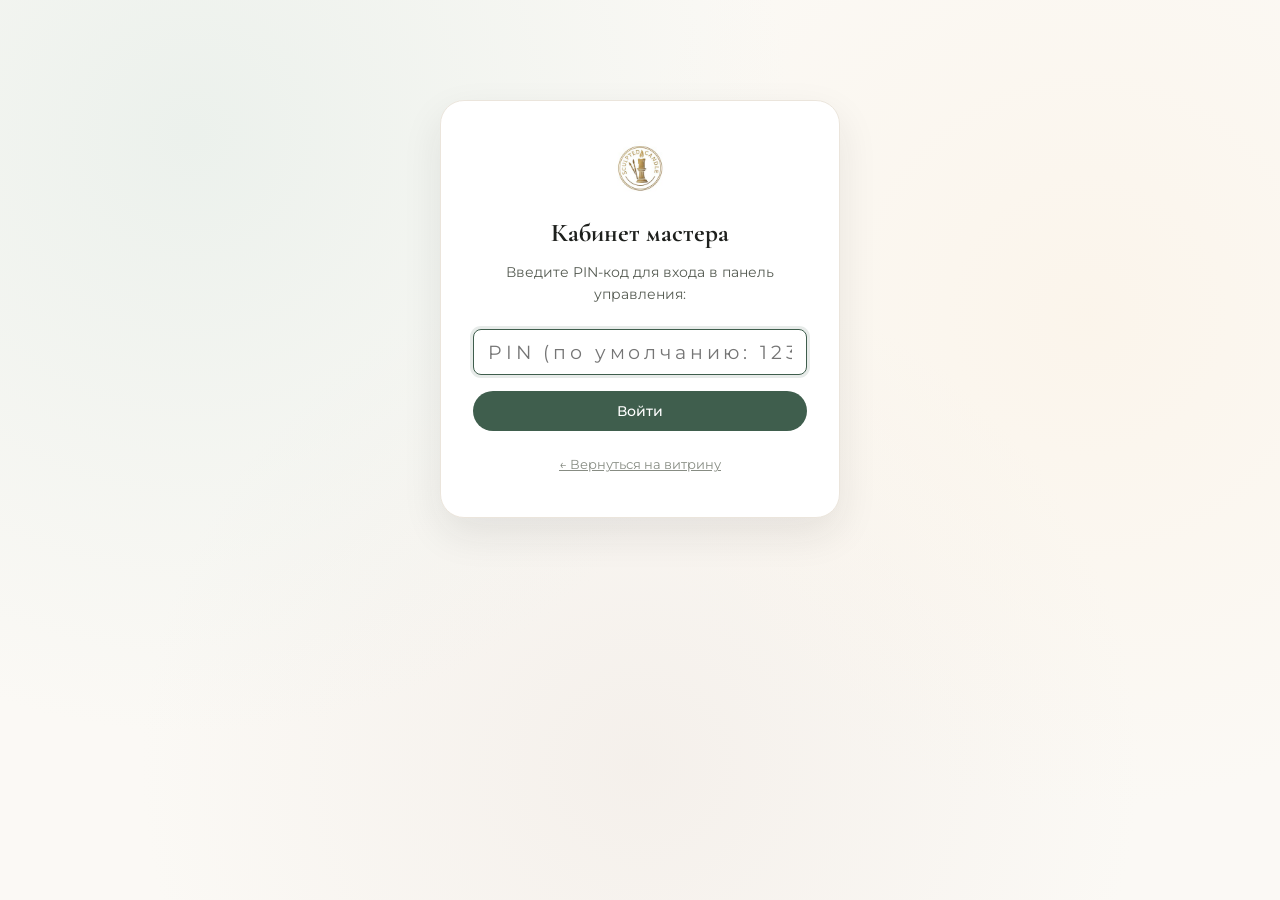
==== commit 3f7a1753: "Feat: 3-photo hover/modal gallery, dynamic scents/finishes/colors/holidays, promocode engine, no bur" ====
--- a/admin.html
+++ b/admin.html
@@ -182,14 +182,23 @@
         <button class="admin-tab-btn" data-tab="tab-categories">
           🏷️ Категории
         </button>
+        <button class="admin-tab-btn" data-tab="tab-holidays">
+          🎄 Праздники (<span id="count-holidays">0</span>)
+        </button>
+        <button class="admin-tab-btn" data-tab="tab-attributes">
+          🎨 Покрытия & Гипс
+        </button>
+        <button class="admin-tab-btn" data-tab="tab-scents">
+          🌸 Ароматы (<span id="count-scents">0</span>)
+        </button>
+        <button class="admin-tab-btn" data-tab="tab-promocodes">
+          🎟️ Промокоды (<span id="count-promos">0</span>)
+        </button>
         <button class="admin-tab-btn" data-tab="tab-photos">
           🖼️ Фото витрины
         </button>
         <button class="admin-tab-btn" data-tab="tab-texts">
           ✍️ Тексты сайта
-        </button>
-        <button class="admin-tab-btn" data-tab="tab-scents">
-          🌸 Ароматы (<span id="count-scents">0</span>)
         </button>
         <button class="admin-tab-btn" data-tab="tab-promo">
           ✨ Всплывающее окно
@@ -252,6 +261,106 @@
           </form>
 
           <div id="admin-categories-list"></div>
+        </div>
+      </section>
+
+      <!-- ВКЛАДКА: Управление сезонными праздниками -->
+      <section id="tab-holidays" class="admin-panel">
+        <div style="max-width: 680px; background: #FFFFFF; border: 1px solid var(--border-light); border-radius: var(--radius-lg); padding: 32px; box-shadow: var(--shadow-sm);">
+          <div style="display: flex; align-items: center; gap: 10px; margin-bottom: 8px;">
+            <span style="font-size: 1.5rem;">🎄</span>
+            <h2 class="font-serif" style="font-size: 1.6rem; margin: 0;">Сезонные праздники и поводы</h2>
+          </div>
+          <p style="font-size: 0.85rem; color: var(--text-secondary); margin-bottom: 20px;">
+            Управляйте списком праздничных поводов для вкладки «Сезонное» на витрине. Вы можете добавить новые праздники (Пасха, Свадьба, Хэллоуин) или удалить неактуальные:
+          </p>
+
+          <form id="form-add-holiday" style="display: flex; gap: 10px; margin-bottom: 24px; flex-wrap: wrap;">
+            <input type="text" id="new-holiday-icon" class="form-input" placeholder="Иконка/Эмодзи (напр: 🎃)" style="width: 140px;" required>
+            <input type="text" id="new-holiday-name" class="form-input" placeholder="Название (напр: Хэллоуин & Осень)" style="flex: 1; min-width: 200px;" required>
+            <button type="submit" class="btn btn-primary btn-sm">+ Добавить праздник</button>
+          </form>
+
+          <div id="admin-holidays-list"></div>
+        </div>
+      </section>
+
+      <!-- ВКЛАДКА: Управление покрытиями и цветами гипса -->
+      <section id="tab-attributes" class="admin-panel">
+        <div style="max-width: 740px; display: grid; grid-template-columns: 1fr 1fr; gap: 24px;">
+          <!-- Блок 1: Типы покрытия изделия -->
+          <div style="background: #FFFFFF; border: 1px solid var(--border-light); border-radius: var(--radius-lg); padding: 24px; box-shadow: var(--shadow-sm);">
+            <div style="display: flex; align-items: center; gap: 8px; margin-bottom: 6px;">
+              <span style="font-size: 1.3rem;">✨</span>
+              <h3 class="font-serif" style="font-size: 1.3rem; margin: 0;">Типы покрытия</h3>
+            </div>
+            <p style="font-size: 0.82rem; color: var(--text-secondary); margin-bottom: 16px;">
+              Общий список доступных финишей для изделий:
+            </p>
+            <form id="form-add-finish" style="display: flex; gap: 8px; margin-bottom: 16px;">
+              <input type="text" id="new-finish-name" class="form-input" placeholder="напр: Золотое напыление" required style="font-size: 0.85rem;">
+              <button type="submit" class="btn btn-primary btn-sm">+</button>
+            </form>
+            <div id="admin-finishes-list"></div>
+          </div>
+
+          <!-- Блок 2: Цвета гипса -->
+          <div style="background: #FFFFFF; border: 1px solid var(--border-light); border-radius: var(--radius-lg); padding: 24px; box-shadow: var(--shadow-sm);">
+            <div style="display: flex; align-items: center; gap: 8px; margin-bottom: 6px;">
+              <span style="font-size: 1.3rem;">🎨</span>
+              <h3 class="font-serif" style="font-size: 1.3rem; margin: 0;">Цвета гипса</h3>
+            </div>
+            <p style="font-size: 0.82rem; color: var(--text-secondary); margin-bottom: 16px;">
+              Общий список оттенков гипсового декора:
+            </p>
+            <form id="form-add-gypsum-color" style="display: flex; gap: 8px; margin-bottom: 16px;">
+              <input type="text" id="new-gypsum-color-name" class="form-input" placeholder="напр: Мраморный микс" required style="font-size: 0.85rem;">
+              <button type="submit" class="btn btn-primary btn-sm">+</button>
+            </form>
+            <div id="admin-gypsum-colors-list"></div>
+          </div>
+        </div>
+      </section>
+
+      <!-- ВКЛАДКА: Управление промокодами -->
+      <section id="tab-promocodes" class="admin-panel">
+        <div style="max-width: 680px; background: #FFFFFF; border: 1px solid var(--border-light); border-radius: var(--radius-lg); padding: 32px; box-shadow: var(--shadow-sm);">
+          <div style="display: flex; align-items: center; gap: 10px; margin-bottom: 8px;">
+            <span style="font-size: 1.5rem;">🎟️</span>
+            <h2 class="font-serif" style="font-size: 1.6rem; margin: 0;">Промокоды на скидку</h2>
+          </div>
+          <p style="font-size: 0.85rem; color: var(--text-secondary); margin-bottom: 20px;">
+            Создавайте промокоды для покупателей. Клиент вводит промокод в модальном окне заказа, и сумма пересчитывается автоматически:
+          </p>
+
+          <form id="form-add-promo" style="display: grid; grid-template-columns: 1fr 1fr; gap: 12px; margin-bottom: 24px; background: var(--bg-main); padding: 16px; border-radius: var(--radius-md); border: 1px solid var(--border-light);">
+            <div>
+              <label class="form-label" style="font-size: 0.78rem;">Код купона *</label>
+              <input type="text" id="new-promo-code" class="form-input" placeholder="SCULPTED15" required style="text-transform: uppercase;">
+            </div>
+            <div style="display: grid; grid-template-columns: 1fr 1fr; gap: 8px;">
+              <div>
+                <label class="form-label" style="font-size: 0.78rem;">Тип скидки</label>
+                <select id="new-promo-type" class="form-select">
+                  <option value="percent">% Процент</option>
+                  <option value="fixed">₽ Фикс (руб)</option>
+                </select>
+              </div>
+              <div>
+                <label class="form-label" style="font-size: 0.78rem;">Размер скидки *</label>
+                <input type="number" id="new-promo-val" class="form-input" placeholder="15" required min="1">
+              </div>
+            </div>
+            <div style="grid-column: 1/-1;">
+              <label class="form-label" style="font-size: 0.78rem;">Описание (что дает промокод)</label>
+              <input type="text" id="new-promo-desc" class="form-input" placeholder="Скидка 15% на весенние заказы">
+            </div>
+            <div style="grid-column: 1/-1;">
+              <button type="submit" class="btn btn-primary btn-sm" style="width: 100%;">+ Добавить промокод</button>
+            </div>
+          </form>
+
+          <div id="admin-promos-list"></div>
         </div>
       </section>
 
@@ -467,44 +576,77 @@
         </div>
       </section>
 
-      <!-- ВКЛАДКА 4: Генератор ссылок на оплату -->
+      <!-- ВКЛАДКА 4: Сервис формирования ссылок на оплату -->
       <section id="tab-paylinks" class="admin-panel">
-        <div style="max-width: 620px; background: #FFFFFF; border: 1px solid var(--border-light); border-radius: var(--radius-lg); padding: 32px; box-shadow: var(--shadow-sm);">
-          <h2 class="font-serif" style="font-size: 1.6rem; margin-bottom: 8px;">Создание ссылки на оплату</h2>
-          <p style="font-size: 0.85rem; color: var(--text-secondary); margin-bottom: 24px;">
-            Когда покупатель договорился с вами в Telegram о сроках, сформируйте персональную ссылку с суммой и отправьте ему в чат:
+        <div style="max-width: 680px; background: #FFFFFF; border: 1px solid var(--border-light); border-radius: var(--radius-lg); padding: 32px; box-shadow: var(--shadow-sm);">
+          <div style="display: flex; align-items: center; gap: 10px; margin-bottom: 8px;">
+            <span style="font-size: 1.5rem;">💳</span>
+            <h2 class="font-serif" style="font-size: 1.6rem; margin: 0;">Сервис формирования ссылок на оплату</h2>
+          </div>
+          <p style="font-size: 0.85rem; color: var(--text-secondary); margin-bottom: 24px; line-height: 1.5;">
+            Позволяет Катерине в 1 клик сформировать персональную ссылку на оплату через СБП с QR-кодом и готовый вежливый текст для отправки клиенту в Telegram или WhatsApp:
           </p>
           
           <form id="form-admin-gen-link">
-            <div class="form-group">
-              <label class="form-label">Сумма к оплате (₽)</label>
-              <input type="number" id="adm-pay-amount" class="form-input" placeholder="2500" required>
-            </div>
-            <div class="form-group">
-              <label class="form-label">Описание заказа (что покупает клиент)</label>
+            <div style="display: grid; grid-template-columns: 1fr 1fr; gap: 14px; margin-bottom: 12px;">
+              <div class="form-group" style="margin-bottom: 0;">
+                <label class="form-label">Номер заказа (ID)</label>
+                <input type="text" id="adm-pay-order-id" class="form-input" placeholder="SC-101">
+              </div>
+              <div class="form-group" style="margin-bottom: 0;">
+                <label class="form-label">Сумма к оплате (₽) *</label>
+                <input type="number" id="adm-pay-amount" class="form-input" placeholder="2500" required>
+              </div>
+            </div>
+
+            <div class="form-group">
+              <label class="form-label">Описание заказа (что покупает клиент) *</label>
               <input type="text" id="adm-pay-desc" class="form-input" placeholder="Свеча «Анатомическое сердце» + СДЭК до Москвы" required>
             </div>
-            <div class="form-group">
-              <label class="form-label">Имя клиента (необязательно)</label>
-              <input type="text" id="adm-pay-client" class="form-input" placeholder="Елена">
-            </div>
-            <button type="submit" class="btn btn-primary" style="width: 100%;">
-              Сгенерировать ссылку
+
+            <div style="display: grid; grid-template-columns: 1fr 1fr; gap: 14px; margin-bottom: 18px;">
+              <div class="form-group" style="margin-bottom: 0;">
+                <label class="form-label">Имя клиента</label>
+                <input type="text" id="adm-pay-client" class="form-input" placeholder="Елена">
+              </div>
+              <div class="form-group" style="margin-bottom: 0;">
+                <label class="form-label">Телефон / Telegram клиента</label>
+                <input type="text" id="adm-pay-phone" class="form-input" placeholder="+7 (999) 000-00-00 или @username">
+              </div>
+            </div>
+
+            <button type="submit" class="btn btn-primary" style="width: 100%; padding: 12px; font-weight: 600;">
+              ✨ Сформировать ссылку и сообщение для клиента
             </button>
           </form>
 
-          <div id="adm-link-result-box" style="display: none; margin-top: 24px; padding-top: 20px; border-top: 1px solid var(--border-light);">
-            <label class="form-label" style="color: var(--accent-sage);">Готовая ссылка для клиента в Telegram:</label>
-            <div style="display: flex; gap: 8px; margin-top: 6px;">
-              <input type="text" id="adm-link-result-url" class="form-input" readonly style="font-size: 0.82rem; background: var(--bg-subtle);">
-              <button id="btn-adm-copy-link" class="btn btn-terracotta btn-sm">Скопировать</button>
-            </div>
-            <div style="margin-top: 12px; display: flex; gap: 10px;">
-              <a id="btn-adm-open-link" href="#" target="_blank" class="btn btn-outline btn-sm" style="flex: 1; text-align: center;">
+          <div id="adm-link-result-box" style="display: none; margin-top: 24px; padding-top: 22px; border-top: 1px solid var(--border-light);">
+            <div style="margin-bottom: 16px;">
+              <label class="form-label" style="color: var(--accent-sage-dark); font-weight: 600;">🔗 Ссылка на безопасную оплату:</label>
+              <div style="display: flex; gap: 8px; margin-top: 6px;">
+                <input type="text" id="adm-link-result-url" class="form-input" readonly style="font-size: 0.82rem; background: var(--bg-subtle);">
+                <button type="button" id="btn-adm-copy-link" class="btn btn-terracotta btn-sm" style="flex-shrink: 0;">
+                  Скопировать ссылку
+                </button>
+              </div>
+            </div>
+
+            <div style="margin-bottom: 16px;">
+              <label class="form-label" style="color: var(--accent-sage-dark); font-weight: 600;">💬 Готовое сообщение для отправки клиенту:</label>
+              <textarea id="adm-msg-result-text" class="form-input" rows="5" style="font-size: 0.84rem; line-height: 1.45; resize: vertical; background: var(--bg-subtle); margin-top: 6px;" readonly></textarea>
+              <div style="display: flex; gap: 8px; margin-top: 8px; flex-wrap: wrap;">
+                <button type="button" id="btn-adm-copy-msg" class="btn btn-primary btn-sm" style="background: var(--accent-sage);">
+                  📋 Скопировать весь текст сообщения
+                </button>
+              </div>
+            </div>
+
+            <div style="display: flex; gap: 10px; flex-wrap: wrap; margin-top: 16px;">
+              <a id="btn-adm-open-link" href="#" target="_blank" class="btn btn-outline btn-sm" style="flex: 1; text-align: center; min-width: 160px;">
                 👀 Проверить страницу оплаты
               </a>
-              <button id="btn-adm-share-tg" class="btn btn-primary btn-sm" style="flex: 1;">
-                💬 Отправить в Telegram
+              <button type="button" id="btn-adm-share-tg" class="btn btn-primary btn-sm" style="flex: 1.3; min-width: 200px; background: #229ED9; color: #FFF; border: none; font-weight: 600;">
+                💬 Открыть диалог в Telegram
               </button>
             </div>
           </div>
@@ -643,13 +785,9 @@
           <input type="hidden" id="edit-product-id">
 
           <div class="form-group">
-            <label class="form-label">Название (RU)</label>
+            <label class="form-label">Название изделия (RU) *</label>
             <input type="text" id="edit-title-ru" class="form-input" placeholder="например: Свеча «Лесной мох»" required>
-          </div>
-
-          <div class="form-group">
-            <label class="form-label">Название (EN)</label>
-            <input type="text" id="edit-title-en" class="form-input" placeholder="e.g. Forest Moss Candle">
+            <small style="font-size: 0.74rem; color: var(--text-muted);">Английский перевод для иностранных гостей создается сайтом автоматически.</small>
           </div>
 
           <div class="form-group">
@@ -658,38 +796,13 @@
           </div>
 
           <div class="form-group">
-            <label class="form-label">🎉 Праздничные поводы (подборки для вкладки «Сезонное»)</label>
-            <div id="edit-holidays-group" class="categories-checkbox-grid">
-              <label class="cat-checkbox-item">
-                <input type="checkbox" name="product-holiday" value="ny">
-                <span>🎄 Новый Год & Рождество</span>
-              </label>
-              <label class="cat-checkbox-item">
-                <input type="checkbox" name="product-holiday" value="feb14">
-                <span>💖 14 Февраля</span>
-              </label>
-              <label class="cat-checkbox-item">
-                <input type="checkbox" name="product-holiday" value="mar8">
-                <span>💐 8 Марта</span>
-              </label>
-              <label class="cat-checkbox-item">
-                <input type="checkbox" name="product-holiday" value="teacher">
-                <span>📚 День Учителя / 1 Сентября</span>
-              </label>
-              <label class="cat-checkbox-item">
-                <input type="checkbox" name="product-holiday" value="autumn">
-                <span>🎃 Хэллоуин & Осень</span>
-              </label>
-              <label class="cat-checkbox-item">
-                <input type="checkbox" name="product-holiday" value="bday">
-                <span>🎂 День Рождения</span>
-              </label>
-            </div>
+            <label class="form-label">🎉 Сезонные праздники (подборки для вкладки «Сезонное»)</label>
+            <div id="edit-holidays-group" class="categories-checkbox-grid"></div>
           </div>
 
           <div style="display: grid; grid-template-columns: 1fr 1fr; gap: 14px;">
             <div class="form-group">
-              <label class="form-label">Цена (₽)</label>
+              <label class="form-label">Цена (₽) *</label>
               <input type="number" id="edit-price" class="form-input" placeholder="1500" required>
             </div>
             <div class="form-group">
@@ -702,35 +815,35 @@
           </div>
 
           <div class="form-group">
-            <label class="form-label">Ароматическая композиция (RU)</label>
-            <input type="text" id="edit-scent-ru" class="form-input" placeholder="Хвоя, кедр, мускат">
-          </div>
-
-          <div class="form-group">
-            <label class="form-label">Scent Notes (EN)</label>
-            <input type="text" id="edit-scent-en" class="form-input" placeholder="Pine, cedar, nutmeg">
-          </div>
-
-          <div class="form-group">
-            <label class="form-label">Время горения</label>
-            <input type="text" id="edit-burn" class="form-input" placeholder="25-30 ч">
-          </div>
-
-          <div style="display: grid; grid-template-columns: 1fr 1fr; gap: 14px;">
-            <div class="form-group">
-              <label class="form-label">Цвета гипса / воска (через запятую)</label>
-              <input type="text" id="edit-colors" class="form-input" placeholder="Натуральный белый, Теплый беж, Графит, Мрамор">
-            </div>
-            <div class="form-group">
-              <label class="form-label">Тип покрытия / Финиш</label>
-              <select id="edit-finish" class="form-select">
-                <option value="матовый">Матовый тактильный</option>
-                <option value="полуматовый">Полуматовый шелковистый</option>
-                <option value="глянец">Глянцевый защитный</option>
-                <option value="матовый + глянец на выбор">На выбор (матовый / глянец)</option>
-                <option value="натуральный воск">Натуральный воск (без покрытия)</option>
-              </select>
-            </div>
+            <label class="form-label">Состав изделия</label>
+            <input type="text" id="edit-ingredients" class="form-input" placeholder="100% соевый воск, хлопковый фитиль, премиальные аромамасла">
+          </div>
+
+          <!-- Выбор доступных ароматов для изделия -->
+          <div class="form-group">
+            <div style="display: flex; justify-content: space-between; align-items: baseline; margin-bottom: 6px;">
+              <label class="form-label" style="margin-bottom: 0;">🌸 Доступные ароматы для этого изделия</label>
+              <span style="font-size: 0.72rem; color: var(--accent-sage);">из общего списка ароматов</span>
+            </div>
+            <div id="edit-scents-group" class="categories-checkbox-grid" style="max-height: 140px; overflow-y: auto; padding: 6px; border: 1px solid var(--border-light); border-radius: 6px; background: var(--bg-main);"></div>
+          </div>
+
+          <!-- Выбор доступных покрытий для изделия -->
+          <div class="form-group">
+            <div style="display: flex; justify-content: space-between; align-items: baseline; margin-bottom: 6px;">
+              <label class="form-label" style="margin-bottom: 0;">✨ Доступные типы покрытия</label>
+              <span style="font-size: 0.72rem; color: var(--accent-sage);">из общего списка покрытий</span>
+            </div>
+            <div id="edit-finishes-group" class="categories-checkbox-grid" style="max-height: 120px; overflow-y: auto; padding: 6px; border: 1px solid var(--border-light); border-radius: 6px; background: var(--bg-main);"></div>
+          </div>
+
+          <!-- Выбор доступных цветов гипса для изделия -->
+          <div class="form-group">
+            <div style="display: flex; justify-content: space-between; align-items: baseline; margin-bottom: 6px;">
+              <label class="form-label" style="margin-bottom: 0;">🎨 Доступные цвета гипса</label>
+              <span style="font-size: 0.72rem; color: var(--accent-sage);">из общего списка цветов</span>
+            </div>
+            <div id="edit-colors-group" class="categories-checkbox-grid" style="max-height: 120px; overflow-y: auto; padding: 6px; border: 1px solid var(--border-light); border-radius: 6px; background: var(--bg-main);"></div>
           </div>
 
           <div class="form-group">
@@ -738,18 +851,50 @@
             <textarea id="edit-desc-ru" class="form-textarea" rows="3" placeholder="Краткое душевное описание..."></textarea>
           </div>
 
-          <div class="form-group">
-            <label class="form-label">Фотография изделия</label>
-            <div id="edit-photo-drop" class="form-file-drop">
-              <svg width="24" height="24" viewBox="0 0 24 24" fill="none" stroke="currentColor" stroke-width="2" style="margin: 0 auto 6px; color: var(--accent-sage);"><rect x="3" y="3" width="18" height="18" rx="2" ry="2"/><circle cx="8.5" cy="8.5" r="1.5"/><polyline points="21 15 16 10 5 21"/></svg>
-              <div style="font-size: 0.85rem;">Нажмите, чтобы выбрать фото с телефона или компьютера</div>
-              <input type="file" id="edit-photo-file" accept="image/*" style="display: none;">
-              <img id="edit-drop-preview" class="drop-preview" alt="Preview">
-            </div>
-          </div>
-
-          <button type="submit" class="btn btn-primary" style="width: 100%; margin-top: 10px;">
-            Сохранить изделие
+          <!-- 3 Фотографии на 1 изделие -->
+          <div class="form-group">
+            <label class="form-label" style="margin-bottom: 6px;">
+              🖼️ Фотографии изделия (до 3 фото: на витрине, при наведении мыши, детали)
+            </label>
+            <div style="display: grid; grid-template-columns: 1fr 1fr 1fr; gap: 10px;">
+              <!-- Фото 1 -->
+              <div class="photo-slot-card">
+                <div style="font-size: 0.75rem; font-weight: 600; color: var(--accent-sage); margin-bottom: 4px;">1. Главное фото *</div>
+                <div id="drop-photo-1" class="form-file-drop" style="padding: 10px; min-height: 110px;">
+                  <img id="preview-photo-1" class="drop-preview" style="max-height: 80px; margin: 0 auto; display: none;" alt="Photo 1">
+                  <div id="placeholder-photo-1" style="font-size: 0.72rem; color: var(--text-muted); line-height: 1.3;">
+                    📸 Выбрать<br>главное фото
+                  </div>
+                  <input type="file" id="file-photo-1" accept="image/*" style="display: none;">
+                </div>
+              </div>
+              <!-- Фото 2 -->
+              <div class="photo-slot-card">
+                <div style="font-size: 0.75rem; font-weight: 600; color: var(--accent-terracotta); margin-bottom: 4px;">2. При наведении</div>
+                <div id="drop-photo-2" class="form-file-drop" style="padding: 10px; min-height: 110px;">
+                  <img id="preview-photo-2" class="drop-preview" style="max-height: 80px; margin: 0 auto; display: none;" alt="Photo 2">
+                  <div id="placeholder-photo-2" style="font-size: 0.72rem; color: var(--text-muted); line-height: 1.3;">
+                    🔄 Смена при<br>наведении мыши
+                  </div>
+                  <input type="file" id="file-photo-2" accept="image/*" style="display: none;">
+                </div>
+              </div>
+              <!-- Фото 3 -->
+              <div class="photo-slot-card">
+                <div style="font-size: 0.75rem; font-weight: 600; color: var(--text-secondary); margin-bottom: 4px;">3. Детали / доп.</div>
+                <div id="drop-photo-3" class="form-file-drop" style="padding: 10px; min-height: 110px;">
+                  <img id="preview-photo-3" class="drop-preview" style="max-height: 80px; margin: 0 auto; display: none;" alt="Photo 3">
+                  <div id="placeholder-photo-3" style="font-size: 0.72rem; color: var(--text-muted); line-height: 1.3;">
+                    ✨ Дополнительное<br>фото / макро
+                  </div>
+                  <input type="file" id="file-photo-3" accept="image/*" style="display: none;">
+                </div>
+              </div>
+            </div>
+          </div>
+
+          <button type="submit" class="btn btn-primary" style="width: 100%; margin-top: 14px; padding: 12px; font-weight: 600;">
+            💾 Сохранить изделие
           </button>
         </form>
       </div>
@@ -792,6 +937,6 @@
     </div>
   </div>
 
-  <script src="assets/js/admin.js"></script>
+  <script src="assets/js/admin.js?v=2.8"></script>
 </body>
 </html>
--- a/assets/css/style.css
+++ b/assets/css/style.css
@@ -1292,10 +1292,27 @@
   width: 100%;
   height: 100%;
   object-fit: cover;
-  transition: transform 0.6s cubic-bezier(0.16, 1, 0.3, 1);
+  transition: transform 0.6s cubic-bezier(0.16, 1, 0.3, 1), opacity 0.4s ease;
+}
+
+.card-img-hover {
+  position: absolute;
+  top: 0;
+  left: 0;
+  width: 100%;
+  height: 100%;
+  object-fit: cover;
+  opacity: 0;
+  transition: opacity 0.45s cubic-bezier(0.16, 1, 0.3, 1), transform 0.6s cubic-bezier(0.16, 1, 0.3, 1);
+  pointer-events: none;
 }
 
 .product-card:hover .card-img {
+  transform: scale(1.05);
+}
+
+.product-card:hover .card-img-hover {
+  opacity: 1;
   transform: scale(1.05);
 }
 
@@ -1672,6 +1689,77 @@
   height: 380px;
   object-fit: cover;
   display: block;
+  transition: opacity 0.3s ease;
+}
+
+.quickview-thumbs-wrap {
+  display: flex;
+  gap: 8px;
+  margin-top: 10px;
+  overflow-x: auto;
+  padding-bottom: 4px;
+}
+
+.quickview-thumb-btn {
+  width: 68px;
+  height: 68px;
+  border-radius: 8px;
+  border: 2px solid transparent;
+  padding: 0;
+  background: var(--bg-subtle);
+  cursor: pointer;
+  overflow: hidden;
+  flex-shrink: 0;
+  transition: border-color 0.2s ease, transform 0.2s ease, opacity 0.2s ease;
+  opacity: 0.65;
+}
+
+.quickview-thumb-btn:hover {
+  opacity: 1;
+  transform: translateY(-2px);
+}
+
+.quickview-thumb-btn.active {
+  border-color: var(--accent-sage);
+  opacity: 1;
+  box-shadow: 0 2px 8px rgba(63, 94, 77, 0.25);
+}
+
+.quickview-thumb-btn img {
+  width: 100%;
+  height: 100%;
+  object-fit: cover;
+  display: block;
+}
+
+.order-promo-box {
+  background: #FFFFFF;
+  border: 1px solid var(--border-light);
+  border-radius: 8px;
+  padding: 12px;
+  margin-bottom: 14px;
+}
+
+.order-promo-row {
+  display: flex;
+  gap: 8px;
+  align-items: center;
+}
+
+.order-promo-msg {
+  font-size: 0.8rem;
+  margin-top: 6px;
+  line-height: 1.4;
+}
+
+.order-promo-msg.success {
+  color: #15803D;
+  font-weight: 600;
+}
+
+.order-promo-msg.error {
+  color: #B91C1C;
+  font-weight: 500;
 }
 
 .quickview-info .card-badge-status {
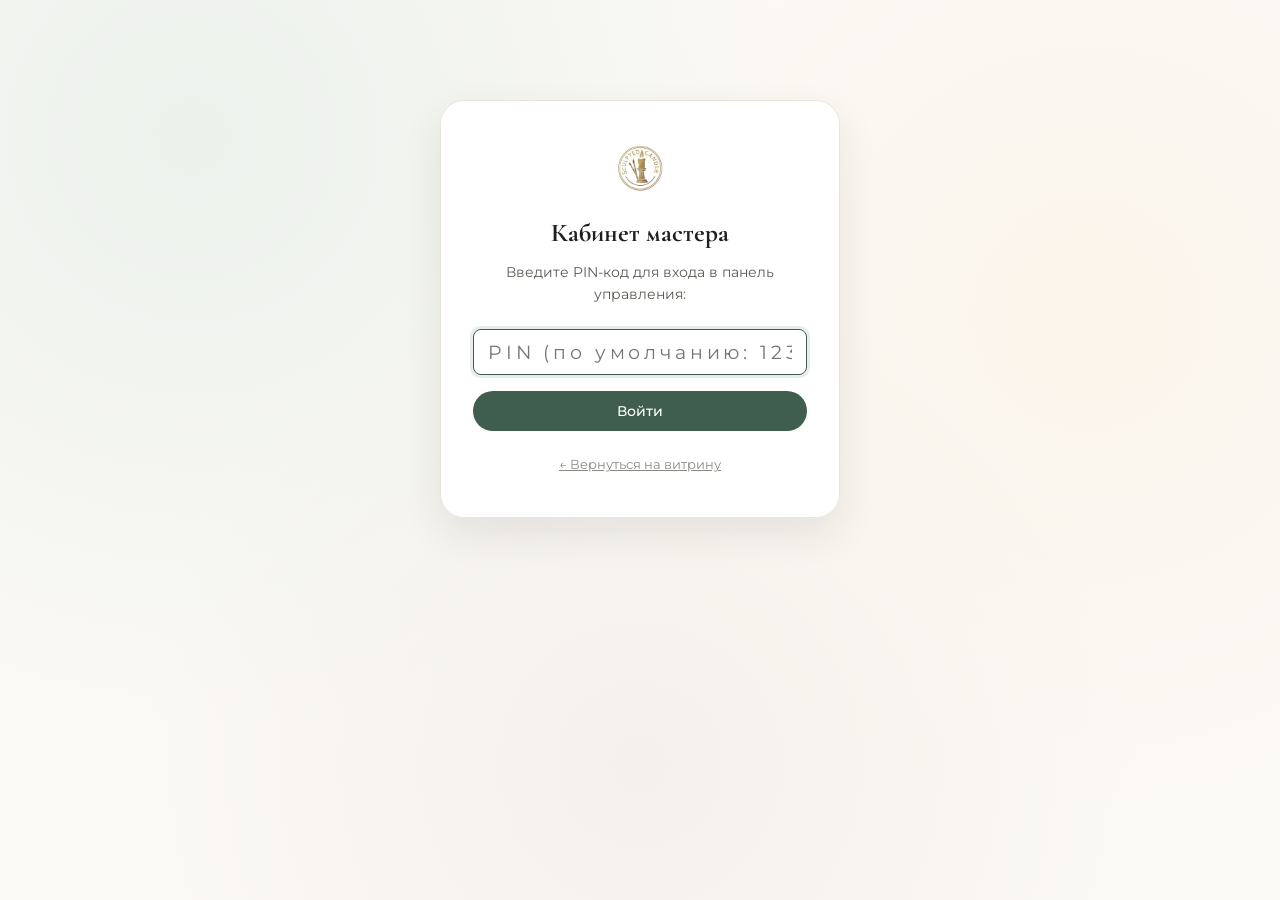
==== commit c62dc7ff: "feat: sync authentic TG catalog (8 products, 3 photos each, eBay export pack, scents)" ====
--- a/admin.html
+++ b/admin.html
@@ -1,942 +1,969 @@
-<!DOCTYPE html>
-<html lang="ru">
-<head>
-  <meta charset="UTF-8">
-  <meta name="viewport" content="width=device-width, initial-scale=1.0">
-  <title>Кабинет мастера — Sculpted&Candle</title>
-  <link rel="icon" type="image/jpeg" href="assets/img/logo.jpg">
-  <link rel="stylesheet" href="assets/css/style.css">
-  <style>
-    .admin-nav {
-      background: #FFFFFF;
-      border-bottom: 1px solid var(--border-light);
-      padding: 16px 0;
-      position: sticky;
-      top: 0;
-      z-index: 100;
-    }
-    .admin-tabs {
-      display: flex;
-      flex-wrap: wrap;
-      gap: 10px;
-      margin: 24px 0 28px;
-      border-bottom: 1px solid var(--border-light);
-      padding-bottom: 16px;
-    }
-    .admin-tab-btn {
-      background: #FFFFFF;
-      border: 1px solid var(--border-light);
-      font-size: 0.88rem;
-      font-weight: 600;
-      color: var(--text-secondary);
-      padding: 9px 16px;
-      border-radius: var(--radius-full);
-      cursor: pointer;
-      transition: var(--transition);
-      display: inline-flex;
-      align-items: center;
-      gap: 8px;
-      white-space: nowrap;
-      box-shadow: 0 1px 3px rgba(0,0,0,0.03);
-    }
-    .admin-tab-btn:hover {
-      border-color: var(--accent-sage-light);
-      color: var(--accent-sage);
-      background-color: var(--bg-subtle);
-    }
-    .admin-tab-btn.active {
-      background-color: var(--accent-sage);
-      color: #FFFFFF;
-      border-color: var(--accent-sage);
-      box-shadow: 0 2px 8px rgba(63, 94, 77, 0.25);
-    }
-    .admin-panel {
-      display: none;
-      padding-bottom: 60px;
-    }
-    .admin-panel.active {
-      display: block;
-    }
-    .product-row-card {
-      background: #FFFFFF;
-      border: 1px solid var(--border-light);
-      border-radius: var(--radius-md);
-      padding: 16px 20px;
-      margin-bottom: 14px;
-      display: flex;
-      align-items: center;
-      justify-content: space-between;
-      gap: 20px;
-      box-shadow: var(--shadow-sm);
-      transition: var(--transition);
-    }
-    .product-row-card:hover {
-      box-shadow: var(--shadow-md);
-      border-color: rgba(63, 94, 77, 0.3);
-    }
-    .product-row-thumb {
-      width: 70px;
-      height: 70px;
-      border-radius: var(--radius-sm);
-      object-fit: cover;
-      background: var(--bg-subtle);
-      flex-shrink: 0;
-    }
-    .btn-danger {
-      background: #FFF1F0;
-      color: #CF1322;
-      border: 1px solid #FFA39E;
-    }
-    .btn-danger:hover {
-      background: #CF1322;
-      color: #FFFFFF;
-    }
-    .pin-auth-card {
-      max-width: 400px;
-      margin: 100px auto;
-      background: #FFFFFF;
-      border: 1px solid var(--border-light);
-      border-radius: var(--radius-lg);
-      padding: 40px 32px;
-      text-align: center;
-      box-shadow: var(--shadow-lg);
-    }
-  </style>
-</head>
-<body style="background-color: var(--bg-main);">
-
-  <div class="bg-ambient"></div>
-
-  <!-- Экран авторизации по PIN-коду -->
-  <div id="auth-screen" class="container">
-    <div class="pin-auth-card">
-      <img src="assets/img/logo.jpg" alt="Logo" style="width: 56px; height: 56px; border-radius: 50%; margin: 0 auto 16px; object-fit: cover;" onerror="this.style.display='none'">
-      <h2 class="font-serif" style="font-size: 1.6rem; margin-bottom: 8px;">Кабинет мастера</h2>
-      <p style="font-size: 0.85rem; color: var(--text-secondary); margin-bottom: 24px;">
-        Введите PIN-код для входа в панель управления:
-      </p>
-      <form id="form-pin-auth">
-        <input type="password" id="input-pin" class="form-input" placeholder="PIN (по умолчанию: 1234)" style="text-align: center; font-size: 1.2rem; letter-spacing: 0.2em; margin-bottom: 16px;" required autofocus>
-        <button type="submit" class="btn btn-primary" style="width: 100%;">Войти</button>
-      </form>
-      <div id="pin-error" style="display: none; color: #CF1322; font-size: 0.82rem; margin-top: 12px;">Неверный PIN-код</div>
-      <div style="margin-top: 20px;">
-        <a href="index.html" style="font-size: 0.82rem; color: var(--text-muted); text-decoration: underline;">
-          ← Вернуться на витрину
-        </a>
-      </div>
-    </div>
-  </div>
-
-  <!-- Главный кабинет мастера (доступен после ввода PIN) -->
-  <div id="admin-workspace" style="display: none;">
-    
-    <header class="admin-nav">
-      <div class="container" style="display: flex; align-items: center; justify-content: space-between;">
-        <div style="display: flex; align-items: center; gap: 12px;">
-          <img src="assets/img/logo.jpg" alt="Logo" style="width: 36px; height: 36px; border-radius: 50%; object-fit: cover;" onerror="this.style.display='none'">
-          <div>
-            <div style="font-family: var(--font-serif); font-size: 1.2rem; font-weight: 600;">Кабинет мастера</div>
-            <div style="font-size: 0.72rem; color: var(--accent-sage);">Sculpted&Candle Control</div>
-          </div>
-        </div>
-        <div style="display: flex; align-items: center; gap: 12px;">
-          <a href="index.html" class="btn btn-outline btn-sm">
-            👁️ Смотреть витрину
-          </a>
-          <button id="btn-admin-logout" class="btn btn-sm" style="background: none; border: 1px solid var(--border-light); color: var(--text-muted);">
-            Выйти
-          </button>
-        </div>
-      </div>
-    </header>
-
-    <main class="container">
-      
-      <!-- Панель мгновенной публикации изменений на весь сайт -->
-      <div class="admin-publish-bar" id="admin-publish-bar">
-        <div class="publish-bar-info">
-          <div class="publish-status-dot" id="publish-status-dot"></div>
-          <div>
-            <strong id="publish-status-text">Опубликовать изменения на сайт (для всех устройств)</strong>
-            <div style="font-size: 0.8rem; color: var(--text-muted);" id="publish-status-sub">
-              Новые фото, описания, товары и цены мгновенно обновятся на телефонах клиентов и жены
-            </div>
-          </div>
-        </div>
-        <div style="display: flex; gap: 10px; align-items: center;">
-          <button id="btn-admin-publish-now" class="btn btn-primary btn-sm" onclick="publishChangesToNetlify()">
-            🚀 Опубликовать на сайт сейчас
-          </button>
-        </div>
-      </div>
-
-      <!-- Вкладки управления -->
-      <div class="admin-tabs">
-        <button class="admin-tab-btn active" data-tab="tab-products">
-          📦 Товары (<span id="count-products">0</span>)
-        </button>
-        <button class="admin-tab-btn" data-tab="tab-orders">
-          🔔 Заявки (<span id="count-orders">0</span>)
-        </button>
-        <button class="admin-tab-btn" data-tab="tab-categories">
-          🏷️ Категории
-        </button>
-        <button class="admin-tab-btn" data-tab="tab-holidays">
-          🎄 Праздники (<span id="count-holidays">0</span>)
-        </button>
-        <button class="admin-tab-btn" data-tab="tab-attributes">
-          🎨 Покрытия & Гипс
-        </button>
-        <button class="admin-tab-btn" data-tab="tab-scents">
-          🌸 Ароматы (<span id="count-scents">0</span>)
-        </button>
-        <button class="admin-tab-btn" data-tab="tab-promocodes">
-          🎟️ Промокоды (<span id="count-promos">0</span>)
-        </button>
-        <button class="admin-tab-btn" data-tab="tab-photos">
-          🖼️ Фото витрины
-        </button>
-        <button class="admin-tab-btn" data-tab="tab-texts">
-          ✍️ Тексты сайта
-        </button>
-        <button class="admin-tab-btn" data-tab="tab-promo">
-          ✨ Всплывающее окно
-        </button>
-        <button class="admin-tab-btn" data-tab="tab-paylinks">
-          💳 Оплата СБП
-        </button>
-        <button class="admin-tab-btn" data-tab="tab-settings">
-          ⚙️ Реквизиты и бэкап
-        </button>
-      </div>
-
-      <!-- ВКЛАДКА ЗАЯВКИ: Поступающие заказы с сайта -->
-      <section id="tab-orders" class="admin-panel">
-        <div style="display: flex; align-items: center; justify-content: space-between; margin-bottom: 20px; flex-wrap: wrap; gap: 12px;">
-          <div>
-            <h2 class="font-serif" style="font-size: 1.6rem;">Заявки с сайта</h2>
-            <p style="font-size: 0.85rem; color: var(--text-secondary);">
-              Клиенты, заполнившие форму на витрине с указанием имени и телефона/Telegram:
-            </p>
-          </div>
-          <button id="btn-clear-orders" class="btn btn-sm" style="border: 1px solid var(--border-light); background: none; color: var(--text-muted);">
-            Очистить список
-          </button>
-        </div>
-
-        <div id="admin-orders-list"></div>
-      </section>
-
-      <!-- ВКЛАДКА 1: Товары и каталог -->
-      <section id="tab-products" class="admin-panel active">
-        <div style="display: flex; align-items: center; justify-content: space-between; margin-bottom: 20px; flex-wrap: wrap; gap: 12px;">
-          <div>
-            <h2 class="font-serif" style="font-size: 1.6rem;">Управление изделиями</h2>
-            <p style="font-size: 0.85rem; color: var(--text-secondary);">
-              Добавляйте новые свечи и гипс, меняйте цены, описания или удаляйте позиции.
-            </p>
-          </div>
-          <button id="btn-open-add-modal" class="btn btn-primary">
-            + Добавить новое изделие
-          </button>
-        </div>
-
-        <div id="admin-products-list"></div>
-      </section>
-
-      <!-- ВКЛАДКА 2: Управление категориями -->
-      <section id="tab-categories" class="admin-panel">
-        <div style="max-width: 680px; background: #FFFFFF; border: 1px solid var(--border-light); border-radius: var(--radius-lg); padding: 32px; box-shadow: var(--shadow-sm);">
-          <h2 class="font-serif" style="font-size: 1.6rem; margin-bottom: 8px;">Категории витрины</h2>
-          <p style="font-size: 0.85rem; color: var(--text-secondary); margin-bottom: 20px;">
-            Управляйте панелью переключателей на витрине. Вы можете добавить праздник (например, «8 Марта» или «Новый Год») или удалить ненужные:
-          </p>
-
-          <!-- Форма добавления категории -->
-          <form id="form-add-category" style="display: flex; gap: 10px; margin-bottom: 24px;">
-            <input type="text" id="new-cat-name-ru" class="form-input" placeholder="Название на русском (например: 8 Марта)" required style="flex: 1.2;">
-            <input type="text" id="new-cat-name-en" class="form-input" placeholder="На английском (March 8)" style="flex: 1;">
-            <button type="submit" class="btn btn-primary btn-sm">+ Добавить</button>
-          </form>
-
-          <div id="admin-categories-list"></div>
-        </div>
-      </section>
-
-      <!-- ВКЛАДКА: Управление сезонными праздниками -->
-      <section id="tab-holidays" class="admin-panel">
-        <div style="max-width: 680px; background: #FFFFFF; border: 1px solid var(--border-light); border-radius: var(--radius-lg); padding: 32px; box-shadow: var(--shadow-sm);">
-          <div style="display: flex; align-items: center; gap: 10px; margin-bottom: 8px;">
-            <span style="font-size: 1.5rem;">🎄</span>
-            <h2 class="font-serif" style="font-size: 1.6rem; margin: 0;">Сезонные праздники и поводы</h2>
-          </div>
-          <p style="font-size: 0.85rem; color: var(--text-secondary); margin-bottom: 20px;">
-            Управляйте списком праздничных поводов для вкладки «Сезонное» на витрине. Вы можете добавить новые праздники (Пасха, Свадьба, Хэллоуин) или удалить неактуальные:
-          </p>
-
-          <form id="form-add-holiday" style="display: flex; gap: 10px; margin-bottom: 24px; flex-wrap: wrap;">
-            <input type="text" id="new-holiday-icon" class="form-input" placeholder="Иконка/Эмодзи (напр: 🎃)" style="width: 140px;" required>
-            <input type="text" id="new-holiday-name" class="form-input" placeholder="Название (напр: Хэллоуин & Осень)" style="flex: 1; min-width: 200px;" required>
-            <button type="submit" class="btn btn-primary btn-sm">+ Добавить праздник</button>
-          </form>
-
-          <div id="admin-holidays-list"></div>
-        </div>
-      </section>
-
-      <!-- ВКЛАДКА: Управление покрытиями и цветами гипса -->
-      <section id="tab-attributes" class="admin-panel">
-        <div style="max-width: 740px; display: grid; grid-template-columns: 1fr 1fr; gap: 24px;">
-          <!-- Блок 1: Типы покрытия изделия -->
-          <div style="background: #FFFFFF; border: 1px solid var(--border-light); border-radius: var(--radius-lg); padding: 24px; box-shadow: var(--shadow-sm);">
-            <div style="display: flex; align-items: center; gap: 8px; margin-bottom: 6px;">
-              <span style="font-size: 1.3rem;">✨</span>
-              <h3 class="font-serif" style="font-size: 1.3rem; margin: 0;">Типы покрытия</h3>
-            </div>
-            <p style="font-size: 0.82rem; color: var(--text-secondary); margin-bottom: 16px;">
-              Общий список доступных финишей для изделий:
-            </p>
-            <form id="form-add-finish" style="display: flex; gap: 8px; margin-bottom: 16px;">
-              <input type="text" id="new-finish-name" class="form-input" placeholder="напр: Золотое напыление" required style="font-size: 0.85rem;">
-              <button type="submit" class="btn btn-primary btn-sm">+</button>
-            </form>
-            <div id="admin-finishes-list"></div>
-          </div>
-
-          <!-- Блок 2: Цвета гипса -->
-          <div style="background: #FFFFFF; border: 1px solid var(--border-light); border-radius: var(--radius-lg); padding: 24px; box-shadow: var(--shadow-sm);">
-            <div style="display: flex; align-items: center; gap: 8px; margin-bottom: 6px;">
-              <span style="font-size: 1.3rem;">🎨</span>
-              <h3 class="font-serif" style="font-size: 1.3rem; margin: 0;">Цвета гипса</h3>
-            </div>
-            <p style="font-size: 0.82rem; color: var(--text-secondary); margin-bottom: 16px;">
-              Общий список оттенков гипсового декора:
-            </p>
-            <form id="form-add-gypsum-color" style="display: flex; gap: 8px; margin-bottom: 16px;">
-              <input type="text" id="new-gypsum-color-name" class="form-input" placeholder="напр: Мраморный микс" required style="font-size: 0.85rem;">
-              <button type="submit" class="btn btn-primary btn-sm">+</button>
-            </form>
-            <div id="admin-gypsum-colors-list"></div>
-          </div>
-        </div>
-      </section>
-
-      <!-- ВКЛАДКА: Управление промокодами -->
-      <section id="tab-promocodes" class="admin-panel">
-        <div style="max-width: 680px; background: #FFFFFF; border: 1px solid var(--border-light); border-radius: var(--radius-lg); padding: 32px; box-shadow: var(--shadow-sm);">
-          <div style="display: flex; align-items: center; gap: 10px; margin-bottom: 8px;">
-            <span style="font-size: 1.5rem;">🎟️</span>
-            <h2 class="font-serif" style="font-size: 1.6rem; margin: 0;">Промокоды на скидку</h2>
-          </div>
-          <p style="font-size: 0.85rem; color: var(--text-secondary); margin-bottom: 20px;">
-            Создавайте промокоды для покупателей. Клиент вводит промокод в модальном окне заказа, и сумма пересчитывается автоматически:
-          </p>
-
-          <form id="form-add-promo" style="display: grid; grid-template-columns: 1fr 1fr; gap: 12px; margin-bottom: 24px; background: var(--bg-main); padding: 16px; border-radius: var(--radius-md); border: 1px solid var(--border-light);">
-            <div>
-              <label class="form-label" style="font-size: 0.78rem;">Код купона *</label>
-              <input type="text" id="new-promo-code" class="form-input" placeholder="SCULPTED15" required style="text-transform: uppercase;">
-            </div>
-            <div style="display: grid; grid-template-columns: 1fr 1fr; gap: 8px;">
-              <div>
-                <label class="form-label" style="font-size: 0.78rem;">Тип скидки</label>
-                <select id="new-promo-type" class="form-select">
-                  <option value="percent">% Процент</option>
-                  <option value="fixed">₽ Фикс (руб)</option>
-                </select>
-              </div>
-              <div>
-                <label class="form-label" style="font-size: 0.78rem;">Размер скидки *</label>
-                <input type="number" id="new-promo-val" class="form-input" placeholder="15" required min="1">
-              </div>
-            </div>
-            <div style="grid-column: 1/-1;">
-              <label class="form-label" style="font-size: 0.78rem;">Описание (что дает промокод)</label>
-              <input type="text" id="new-promo-desc" class="form-input" placeholder="Скидка 15% на весенние заказы">
-            </div>
-            <div style="grid-column: 1/-1;">
-              <button type="submit" class="btn btn-primary btn-sm" style="width: 100%;">+ Добавить промокод</button>
-            </div>
-          </form>
-
-          <div id="admin-promos-list"></div>
-        </div>
-      </section>
-
-      <!-- ВКЛАДКА 3: Фотографии витрины -->
-      <section id="tab-photos" class="admin-panel">
-        <div style="max-width: 680px; background: #FFFFFF; border: 1px solid var(--border-light); border-radius: var(--radius-lg); padding: 32px; box-shadow: var(--shadow-sm);">
-          <h2 class="font-serif" style="font-size: 1.6rem; margin-bottom: 8px;">Главные фотографии на сайте</h2>
-          <p style="font-size: 0.85rem; color: var(--text-secondary); margin-bottom: 24px;">
-            Здесь можно легко заменить главную фотографию на первом экране и фото в разделе «О мастере»:
-          </p>
-
-          <div style="display: grid; grid-template-columns: 1fr 1fr; gap: 24px;">
-            <!-- Hero Photo -->
-            <div>
-              <label class="form-label">Главное фото (Hero экран справа)</label>
-              <div id="drop-hero-photo" class="form-file-drop" style="padding: 16px;">
-                <img id="preview-hero-photo" src="assets/img/fairy_katerina.jpg" style="max-height: 160px; margin: 0 auto 10px; border-radius: var(--radius-sm); object-fit: cover; display: block;" onerror="this.src='assets/img/product_1.jpg'">
-                <div style="font-size: 0.8rem; color: var(--accent-sage); font-weight: 600;">Заменить фото Hero</div>
-                <input type="file" id="input-hero-photo" accept="image/*" style="display: none;">
-              </div>
-            </div>
-
-            <!-- About Photo -->
-            <div>
-              <label class="form-label">Фото в блоке «О мастере»</label>
-              <div id="drop-about-photo" class="form-file-drop" style="padding: 16px;">
-                <img id="preview-about-photo" src="assets/img/fairy_katerina.jpg" style="max-height: 160px; margin: 0 auto 10px; border-radius: var(--radius-sm); object-fit: cover; display: block;" onerror="this.src='assets/img/product_1.jpg'">
-                <div style="font-size: 0.8rem; color: var(--accent-sage); font-weight: 600;">Заменить фото мастера</div>
-                <input type="file" id="input-about-photo" accept="image/*" style="display: none;">
-              </div>
-            </div>
-          </div>
-
-          <!-- Настройки плашки на главном фото -->
-          <div style="margin-top: 24px; padding-top: 20px; border-top: 1px solid var(--border-light);">
-            <h3 class="font-serif" style="font-size: 1.25rem; margin-bottom: 12px;">Надписи на плашке главного фото (Hero)</h3>
-            <div class="form-group">
-              <label class="form-label">Название изделия на плашке</label>
-              <input type="text" id="input-badge-title" class="form-input" placeholder="Свеча «Анатомическое сердце»">
-            </div>
-            <div class="form-group">
-              <label class="form-label">Подзаголовок / Цена на плашке</label>
-              <input type="text" id="input-badge-sub" class="form-input" placeholder="Скульптурный бестселлер • от 1 800 ₽">
-            </div>
-          </div>
-
-          <div style="margin-top: 20px;">
-            <button id="btn-save-photos" class="btn btn-primary" style="width: 100%;">
-              Сохранить фото и настройки главного экрана
-            </button>
-          </div>
-        </div>
-      </section>
-
-      <!-- ВКЛАДКА 3.1: Редактор текстов сайта -->
-      <section id="tab-texts" class="admin-panel">
-        <div style="max-width: 720px; background: #FFFFFF; border: 1px solid var(--border-light); border-radius: var(--radius-lg); padding: 32px; box-shadow: var(--shadow-sm);">
-          <h2 class="font-serif" style="font-size: 1.6rem; margin-bottom: 8px;">Редактор текстов сайта</h2>
-          <p style="font-size: 0.85rem; color: var(--text-secondary); margin-bottom: 24px;">
-            Здесь вы можете изменить любые тексты на сайте: приветствие, описание мастерской, цитату и историю о мастере, а также условия доставки:
-          </p>
-
-          <form id="form-site-texts">
-            <!-- Блок: Первый экран (Hero) -->
-            <div style="margin-bottom: 28px; padding-bottom: 20px; border-bottom: 1px solid var(--border-light);">
-              <h3 class="font-serif" style="font-size: 1.25rem; margin-bottom: 14px; color: var(--accent-sage);">🌟 Первый экран (Hero)</h3>
-              <div class="form-group">
-                <label class="form-label">Бейдж сверху (например, «Ручная работа из Санкт-Петербурга»)</label>
-                <input type="text" id="txt-heroTag" class="form-input">
-              </div>
-              <div class="form-group">
-                <label class="form-label">Главный заголовок H1</label>
-                <input type="text" id="txt-heroTitle" class="form-input">
-              </div>
-              <div class="form-group">
-                <label class="form-label">Описание под заголовком</label>
-                <textarea id="txt-heroDesc" class="form-textarea" rows="3"></textarea>
-              </div>
-            </div>
-
-            <!-- Блок: О мастере -->
-            <div style="margin-bottom: 28px; padding-bottom: 20px; border-bottom: 1px solid var(--border-light);">
-              <h3 class="font-serif" style="font-size: 1.25rem; margin-bottom: 14px; color: var(--accent-sage);">🕯️ Раздел «О мастере»</h3>
-              <div class="form-group">
-                <label class="form-label">Цитата мастера (курсивом)</label>
-                <textarea id="txt-aboutQuote" class="form-textarea" rows="2"></textarea>
-              </div>
-              <div class="form-group">
-                <label class="form-label">Текст абзац 1 (Приветствие и философия)</label>
-                <textarea id="txt-aboutText1" class="form-textarea" rows="3"></textarea>
-              </div>
-              <div class="form-group">
-                <label class="form-label">Текст абзац 2 (Процесс изготовления и доставка)</label>
-                <textarea id="txt-aboutText2" class="form-textarea" rows="3"></textarea>
-              </div>
-              <div style="display: grid; grid-template-columns: repeat(3, 1fr); gap: 12px;">
-                <div class="form-group">
-                  <label class="form-label">Цифра 1</label>
-                  <input type="text" id="txt-stat1Num" class="form-input">
-                  <input type="text" id="txt-stat1Lbl" class="form-input" style="margin-top: 4px; font-size: 0.78rem;">
-                </div>
-                <div class="form-group">
-                  <label class="form-label">Цифра 2</label>
-                  <input type="text" id="txt-stat2Num" class="form-input">
-                  <input type="text" id="txt-stat2Lbl" class="form-input" style="margin-top: 4px; font-size: 0.78rem;">
-                </div>
-                <div class="form-group">
-                  <label class="form-label">Цифра 3</label>
-                  <input type="text" id="txt-stat3Num" class="form-input">
-                  <input type="text" id="txt-stat3Lbl" class="form-input" style="margin-top: 4px; font-size: 0.78rem;">
-                </div>
-              </div>
-            </div>
-
-            <!-- Блок: Условия доставки -->
-            <div style="margin-bottom: 28px; padding-bottom: 20px; border-bottom: 1px solid var(--border-light);">
-              <h3 class="font-serif" style="font-size: 1.25rem; margin-bottom: 14px; color: var(--accent-sage);">🚚 Условия доставки (Блок Доставка)</h3>
-              <div class="form-group">
-                <label class="form-label">Заголовок блока доставки</label>
-                <input type="text" id="txt-deliveryTitle" class="form-input">
-              </div>
-              <div class="form-group">
-                <label class="form-label">Подробное описание доставки (РФ, Беларусь, упаковка, сроки)</label>
-                <textarea id="txt-deliveryDesc" class="form-textarea" rows="4"></textarea>
-              </div>
-            </div>
-
-            <!-- Блок: Подвал (Footer) -->
-            <div style="margin-bottom: 24px;">
-              <h3 class="font-serif" style="font-size: 1.25rem; margin-bottom: 14px; color: var(--accent-sage);">🌿 Подпись мастерской (Подвал)</h3>
-              <div class="form-group">
-                <label class="form-label">Подпись в подвале сайта (Мастерская гипсовых изделий...)</label>
-                <input type="text" id="txt-footerTagline" class="form-input">
-              </div>
-            </div>
-
-            <button type="submit" class="btn btn-primary" style="width: 100%; padding: 14px; font-size: 1rem;">
-              💾 Сохранить все тексты сайта
-            </button>
-          </form>
-        </div>
-      </section>
-
-      <!-- ВКЛАДКА: Управление ароматами мастерской -->
-      <section id="tab-scents" class="admin-panel">
-        <div style="display: flex; align-items: center; justify-content: space-between; margin-bottom: 20px; flex-wrap: wrap; gap: 12px;">
-          <div>
-            <h2 class="font-serif" style="font-size: 1.6rem;">Ароматы мастерской</h2>
-            <p style="font-size: 0.85rem; color: var(--text-secondary);">
-              Управляйте палитрой ароматов. Покупатель выбирает аромат из этого списка при оформлении заказа на сайте:
-            </p>
-          </div>
-          <button id="btn-open-add-scent" class="btn btn-primary">
-            + Добавить новый аромат
-          </button>
-        </div>
-
-        <div id="admin-scents-list"></div>
-      </section>
-
-      <!-- ВКЛАДКА: Всплывающее предложение (Заказ коллекции) -->
-      <section id="tab-promo" class="admin-panel">
-        <div style="max-width: 680px; background: #FFFFFF; border: 1px solid var(--border-light); border-radius: var(--radius-lg); padding: 32px; box-shadow: var(--shadow-sm);">
-          <h2 class="font-serif" style="font-size: 1.6rem; margin-bottom: 8px;">Всплывающая надпись «Заказать коллекцию»</h2>
-          <p style="font-size: 0.85rem; color: var(--text-secondary); margin-bottom: 24px;">
-            Настройте всплывающее сообщение для привлечения внимания гостей к сезонной новинке или набору:
-          </p>
-
-          <form id="form-admin-promo">
-            <div class="form-group" style="display: flex; align-items: center; gap: 12px; margin-bottom: 18px;">
-              <input type="checkbox" id="promo-enabled" style="width: 20px; height: 20px; accent-color: var(--accent-sage); cursor: pointer;">
-              <label for="promo-enabled" style="font-size: 0.95rem; font-weight: 600; cursor: pointer;">
-                Показывать всплывающее предложение на сайте
-              </label>
-            </div>
-
-            <div class="form-group">
-              <label class="form-label">Бейдж / Метка (сверху надписи)</label>
-              <input type="text" id="promo-badge" class="form-input" placeholder="✨ Особая коллекция" required>
-            </div>
-
-            <div class="form-group">
-              <label class="form-label">Заголовок предложения</label>
-              <input type="text" id="promo-title" class="form-input" placeholder="Сет «Тепло и Камень»" required>
-            </div>
-
-            <div class="form-group">
-              <label class="form-label">Текст описания предложения</label>
-              <textarea id="promo-desc" class="form-textarea" rows="3" placeholder="Краткое привлекательное описание сета или изделий..." required></textarea>
-            </div>
-
-            <div class="form-group">
-              <label class="form-label">Текст на кнопке действия</label>
-              <input type="text" id="promo-btn-text" class="form-input" placeholder="Заказать коллекцию" required>
-            </div>
-
-            <div class="form-group">
-              <label class="form-label">Связанное изделие из каталога (откроет карточку заказа при клике)</label>
-              <select id="promo-product-select" class="form-select">
-                <option value="">— Прямой диалог в Telegram с Катериной —</option>
-              </select>
-            </div>
-
-            <div style="display: flex; gap: 12px; margin-top: 24px;">
-              <button type="submit" class="btn btn-primary" style="flex: 1; padding: 12px;">
-                💾 Сохранить настройки предложения
-              </button>
-              <button type="button" id="btn-preview-promo-site" class="btn btn-outline" style="padding: 12px;">
-                👁️ Посмотреть на витрине
-              </button>
-            </div>
-          </form>
-        </div>
-      </section>
-
-      <!-- ВКЛАДКА 4: Сервис формирования ссылок на оплату -->
-      <section id="tab-paylinks" class="admin-panel">
-        <div style="max-width: 680px; background: #FFFFFF; border: 1px solid var(--border-light); border-radius: var(--radius-lg); padding: 32px; box-shadow: var(--shadow-sm);">
-          <div style="display: flex; align-items: center; gap: 10px; margin-bottom: 8px;">
-            <span style="font-size: 1.5rem;">💳</span>
-            <h2 class="font-serif" style="font-size: 1.6rem; margin: 0;">Сервис формирования ссылок на оплату</h2>
-          </div>
-          <p style="font-size: 0.85rem; color: var(--text-secondary); margin-bottom: 24px; line-height: 1.5;">
-            Позволяет Катерине в 1 клик сформировать персональную ссылку на оплату через СБП с QR-кодом и готовый вежливый текст для отправки клиенту в Telegram или WhatsApp:
-          </p>
-          
-          <form id="form-admin-gen-link">
-            <div style="display: grid; grid-template-columns: 1fr 1fr; gap: 14px; margin-bottom: 12px;">
-              <div class="form-group" style="margin-bottom: 0;">
-                <label class="form-label">Номер заказа (ID)</label>
-                <input type="text" id="adm-pay-order-id" class="form-input" placeholder="SC-101">
-              </div>
-              <div class="form-group" style="margin-bottom: 0;">
-                <label class="form-label">Сумма к оплате (₽) *</label>
-                <input type="number" id="adm-pay-amount" class="form-input" placeholder="2500" required>
-              </div>
-            </div>
-
-            <div class="form-group">
-              <label class="form-label">Описание заказа (что покупает клиент) *</label>
-              <input type="text" id="adm-pay-desc" class="form-input" placeholder="Свеча «Анатомическое сердце» + СДЭК до Москвы" required>
-            </div>
-
-            <div style="display: grid; grid-template-columns: 1fr 1fr; gap: 14px; margin-bottom: 18px;">
-              <div class="form-group" style="margin-bottom: 0;">
-                <label class="form-label">Имя клиента</label>
-                <input type="text" id="adm-pay-client" class="form-input" placeholder="Елена">
-              </div>
-              <div class="form-group" style="margin-bottom: 0;">
-                <label class="form-label">Телефон / Telegram клиента</label>
-                <input type="text" id="adm-pay-phone" class="form-input" placeholder="+7 (999) 000-00-00 или @username">
-              </div>
-            </div>
-
-            <button type="submit" class="btn btn-primary" style="width: 100%; padding: 12px; font-weight: 600;">
-              ✨ Сформировать ссылку и сообщение для клиента
-            </button>
-          </form>
-
-          <div id="adm-link-result-box" style="display: none; margin-top: 24px; padding-top: 22px; border-top: 1px solid var(--border-light);">
-            <div style="margin-bottom: 16px;">
-              <label class="form-label" style="color: var(--accent-sage-dark); font-weight: 600;">🔗 Ссылка на безопасную оплату:</label>
-              <div style="display: flex; gap: 8px; margin-top: 6px;">
-                <input type="text" id="adm-link-result-url" class="form-input" readonly style="font-size: 0.82rem; background: var(--bg-subtle);">
-                <button type="button" id="btn-adm-copy-link" class="btn btn-terracotta btn-sm" style="flex-shrink: 0;">
-                  Скопировать ссылку
-                </button>
-              </div>
-            </div>
-
-            <div style="margin-bottom: 16px;">
-              <label class="form-label" style="color: var(--accent-sage-dark); font-weight: 600;">💬 Готовое сообщение для отправки клиенту:</label>
-              <textarea id="adm-msg-result-text" class="form-input" rows="5" style="font-size: 0.84rem; line-height: 1.45; resize: vertical; background: var(--bg-subtle); margin-top: 6px;" readonly></textarea>
-              <div style="display: flex; gap: 8px; margin-top: 8px; flex-wrap: wrap;">
-                <button type="button" id="btn-adm-copy-msg" class="btn btn-primary btn-sm" style="background: var(--accent-sage);">
-                  📋 Скопировать весь текст сообщения
-                </button>
-              </div>
-            </div>
-
-            <div style="display: flex; gap: 10px; flex-wrap: wrap; margin-top: 16px;">
-              <a id="btn-adm-open-link" href="#" target="_blank" class="btn btn-outline btn-sm" style="flex: 1; text-align: center; min-width: 160px;">
-                👀 Проверить страницу оплаты
-              </a>
-              <button type="button" id="btn-adm-share-tg" class="btn btn-primary btn-sm" style="flex: 1.3; min-width: 200px; background: #229ED9; color: #FFF; border: none; font-weight: 600;">
-                💬 Открыть диалог в Telegram
-              </button>
-            </div>
-          </div>
-        </div>
-      </section>
-
-      <!-- ВКЛАДКА 5: Реквизиты и настройки -->
-      <section id="tab-settings" class="admin-panel">
-        <div style="max-width: 680px; background: #FFFFFF; border: 1px solid var(--border-light); border-radius: var(--radius-lg); padding: 32px; box-shadow: var(--shadow-sm);">
-          
-          <!-- БЛОК 1: Telegram-бот для заказов -->
-          <div style="background: #F4F7F5; border: 1px solid rgba(63, 94, 77, 0.2); border-radius: var(--radius-md); padding: 22px; margin-bottom: 30px;">
-            <div style="display: flex; align-items: center; gap: 10px; margin-bottom: 8px;">
-              <span style="font-size: 1.3rem;">🤖</span>
-              <h3 class="font-serif" style="font-size: 1.4rem; margin: 0; color: var(--accent-sage-dark);">Telegram-бот для заказов</h3>
-            </div>
-            <p style="font-size: 0.85rem; color: var(--text-secondary); margin-bottom: 18px; line-height: 1.5;">
-              Каждый раз, когда покупатель оформляет заказ на сайте, бот моментально присылает карточку с товаром, выбранным ароматом, контактами и адресом в ваш Telegram.
-            </p>
-
-            <div class="form-group">
-              <label class="form-label">Telegram Bot Token (от @BotFather)</label>
-              <input type="text" id="set-tg-token" class="form-input" placeholder="например: 123456789:ABCdefGHIjklMNOpqrsTUVwxyz">
-            </div>
-
-            <div class="form-group">
-              <label class="form-label">Telegram Chat ID (ваш ID или ID группы для заказов)</label>
-              <input type="text" id="set-tg-chat-id" class="form-input" placeholder="например: 987654321 или -1001234567890">
-            </div>
-
-            <div style="display: flex; gap: 10px; align-items: center; margin-top: 14px; flex-wrap: wrap;">
-              <button type="button" id="btn-test-tg-bot" class="btn btn-primary btn-sm" style="background: var(--accent-sage);">
-                🧪 Отправить тестовое сообщение
-              </button>
-              <span id="tg-test-status" style="font-size: 0.82rem; font-weight: 500;"></span>
-            </div>
-
-            <div style="margin-top: 14px; font-size: 0.78rem; color: var(--text-muted); line-height: 1.5; background: rgba(255,255,255,0.7); padding: 10px 14px; border-radius: 8px;">
-              ℹ️ <strong>Как настроить за 1 минуту:</strong><br>
-              1. Откройте в Telegram бота <a href="https://t.me/BotFather" target="_blank" style="text-decoration: underline; color: var(--accent-sage);">@BotFather</a> и отправьте команду <code>/newbot</code>, задайте имя и скопируйте токен.<br>
-              2. Чтобы узнать свой Chat ID, отправьте любое сообщение боту <a href="https://t.me/userinfobot" target="_blank" style="text-decoration: underline; color: var(--accent-sage);">@userinfobot</a> (он напишет ваш ID).<br>
-              3. Нажмите <code>/start</code> в вашем новом боте, вставьте токен и ID сюда и нажмите кнопку проверки.
-            </div>
-          </div>
-
-          <h2 class="font-serif" style="font-size: 1.6rem; margin-bottom: 8px;">Реквизиты для оплаты (СБП и QR)</h2>
-          <p style="font-size: 0.85rem; color: var(--text-secondary); margin-bottom: 24px;">
-            Эти данные автоматически генерируют QR-код и форму оплаты для покупателей:
-          </p>
-
-          <form id="form-admin-settings">
-            <div class="form-group">
-              <label class="form-label">Номер телефона для СБП *</label>
-              <input type="text" id="set-phone" class="form-input" placeholder="+7 (921) 000-00-00" required>
-            </div>
-            
-            <div style="display: grid; grid-template-columns: 1fr 1fr; gap: 14px;">
-              <div class="form-group">
-                <label class="form-label">Основной банк получателя *</label>
-                <select id="set-bank" class="form-select">
-                  <option value="Т-Банк">Т-Банк (Тинькофф)</option>
-                  <option value="Сбербанк">Сбербанк (Сбер)</option>
-                  <option value="Альфа-Банк">Альфа-Банк</option>
-                  <option value="ВТБ">ВТБ</option>
-                  <option value="Другой банк РФ">Другой банк (СБП)</option>
-                </select>
-              </div>
-              <div class="form-group">
-                <label class="form-label">ФИО / Имя получателя *</label>
-                <input type="text" id="set-recipient" class="form-input" placeholder="Екатерина М. (Катерина)" required>
-              </div>
-            </div>
-
-            <div class="form-group">
-              <label class="form-label">Ваш юзернейм в Telegram для связи (без @)</label>
-              <input type="text" id="set-tg-user" class="form-input" placeholder="layra_ms">
-            </div>
-
-            <div class="form-group">
-              <label class="form-label">Персональная ссылка/QR СБП из приложения банка (необязательно)</label>
-              <input type="text" id="set-sbp-custom-link" class="form-input" placeholder="https://t-bank.ru/cf/... или https://qr.nspk.ru/...">
-              <small style="font-size: 0.76rem; color: var(--text-muted); display: block; margin-top: 4px;">
-                Если скопируете ссылку на сбор денег из Т-Банка или Сбера, QR-код будет вести точно на неё. Иначе система автоматически сформирует перевод по вашему номеру.
-              </small>
-            </div>
-
-            <div class="form-group">
-              <label class="form-label">Количество изделий на странице каталога (Пагинация)</label>
-              <select id="set-items-per-page" class="form-select">
-                <option value="6">По 6 изделий на страницу</option>
-                <option value="8">По 8 изделий на страницу</option>
-                <option value="12">По 12 изделий на страницу</option>
-                <option value="24">По 24 изделия на страницу</option>
-              </select>
-            </div>
-
-            <div class="form-group">
-              <label class="form-label">PIN-код для входа в этот кабинет</label>
-              <input type="password" id="set-pin" class="form-input" placeholder="Новый PIN-код">
-            </div>
-
-            <button type="submit" class="btn btn-primary" style="width: 100%; padding: 14px; font-size: 1rem;">
-              💾 Сохранить настройки и реквизиты
-            </button>
-          </form>
-
-          <hr style="margin: 30px 0; border: none; border-top: 1px solid var(--border-light);">
-
-          <h3 class="font-serif" style="font-size: 1.3rem; margin-bottom: 8px;">Резервная копия товаров (Бэкап)</h3>
-          <p style="font-size: 0.82rem; color: var(--text-secondary); margin-bottom: 14px;">
-            Скачайте каталог в один файл на компьютер, чтобы не потерять добавленные товары:
-          </p>
-          <div style="display: flex; gap: 12px; flex-wrap: wrap;">
-            <button id="btn-export-json" class="btn btn-outline btn-sm">
-              📥 Скачать каталог (JSON)
-            </button>
-            <button id="btn-reset-default" class="btn btn-danger btn-sm">
-              🔄 Сбросить к исходным товарам
-            </button>
-          </div>
-        </div>
-      </section>
-
-    </main>
-  </div>
-
-  <!-- МОДАЛКА: Добавить / Редактировать изделие -->
-  <div id="modal-edit-product" class="modal-backdrop">
-    <div class="modal-box">
-      <div class="modal-header">
-        <h4 id="modal-product-title" class="font-serif" style="font-size: 1.3rem;">Добавить новое изделие</h4>
-        <button id="btn-close-edit-modal" class="modal-close">&times;</button>
-      </div>
-      <div class="modal-body">
-        <form id="form-edit-product">
-          <input type="hidden" id="edit-product-id">
-
-          <div class="form-group">
-            <label class="form-label">Название изделия (RU) *</label>
-            <input type="text" id="edit-title-ru" class="form-input" placeholder="например: Свеча «Лесной мох»" required>
-            <small style="font-size: 0.74rem; color: var(--text-muted);">Английский перевод для иностранных гостей создается сайтом автоматически.</small>
-          </div>
-
-          <div class="form-group">
-            <label class="form-label">Категории изделия (отметьте одну или несколько)</label>
-            <div id="edit-categories-group" class="categories-checkbox-grid"></div>
-          </div>
-
-          <div class="form-group">
-            <label class="form-label">🎉 Сезонные праздники (подборки для вкладки «Сезонное»)</label>
-            <div id="edit-holidays-group" class="categories-checkbox-grid"></div>
-          </div>
-
-          <div style="display: grid; grid-template-columns: 1fr 1fr; gap: 14px;">
-            <div class="form-group">
-              <label class="form-label">Цена (₽) *</label>
-              <input type="number" id="edit-price" class="form-input" placeholder="1500" required>
-            </div>
-            <div class="form-group">
-              <label class="form-label">Статус наличия</label>
-              <select id="edit-status" class="form-select">
-                <option value="in-stock">В наличии</option>
-                <option value="preorder">Под заказ (3-7 дней)</option>
-              </select>
-            </div>
-          </div>
-
-          <div class="form-group">
-            <label class="form-label">Состав изделия</label>
-            <input type="text" id="edit-ingredients" class="form-input" placeholder="100% соевый воск, хлопковый фитиль, премиальные аромамасла">
-          </div>
-
-          <!-- Выбор доступных ароматов для изделия -->
-          <div class="form-group">
-            <div style="display: flex; justify-content: space-between; align-items: baseline; margin-bottom: 6px;">
-              <label class="form-label" style="margin-bottom: 0;">🌸 Доступные ароматы для этого изделия</label>
-              <span style="font-size: 0.72rem; color: var(--accent-sage);">из общего списка ароматов</span>
-            </div>
-            <div id="edit-scents-group" class="categories-checkbox-grid" style="max-height: 140px; overflow-y: auto; padding: 6px; border: 1px solid var(--border-light); border-radius: 6px; background: var(--bg-main);"></div>
-          </div>
-
-          <!-- Выбор доступных покрытий для изделия -->
-          <div class="form-group">
-            <div style="display: flex; justify-content: space-between; align-items: baseline; margin-bottom: 6px;">
-              <label class="form-label" style="margin-bottom: 0;">✨ Доступные типы покрытия</label>
-              <span style="font-size: 0.72rem; color: var(--accent-sage);">из общего списка покрытий</span>
-            </div>
-            <div id="edit-finishes-group" class="categories-checkbox-grid" style="max-height: 120px; overflow-y: auto; padding: 6px; border: 1px solid var(--border-light); border-radius: 6px; background: var(--bg-main);"></div>
-          </div>
-
-          <!-- Выбор доступных цветов гипса для изделия -->
-          <div class="form-group">
-            <div style="display: flex; justify-content: space-between; align-items: baseline; margin-bottom: 6px;">
-              <label class="form-label" style="margin-bottom: 0;">🎨 Доступные цвета гипса</label>
-              <span style="font-size: 0.72rem; color: var(--accent-sage);">из общего списка цветов</span>
-            </div>
-            <div id="edit-colors-group" class="categories-checkbox-grid" style="max-height: 120px; overflow-y: auto; padding: 6px; border: 1px solid var(--border-light); border-radius: 6px; background: var(--bg-main);"></div>
-          </div>
-
-          <div class="form-group">
-            <label class="form-label">Описание изделия (RU)</label>
-            <textarea id="edit-desc-ru" class="form-textarea" rows="3" placeholder="Краткое душевное описание..."></textarea>
-          </div>
-
-          <!-- 3 Фотографии на 1 изделие -->
-          <div class="form-group">
-            <label class="form-label" style="margin-bottom: 6px;">
-              🖼️ Фотографии изделия (до 3 фото: на витрине, при наведении мыши, детали)
-            </label>
-            <div style="display: grid; grid-template-columns: 1fr 1fr 1fr; gap: 10px;">
-              <!-- Фото 1 -->
-              <div class="photo-slot-card">
-                <div style="font-size: 0.75rem; font-weight: 600; color: var(--accent-sage); margin-bottom: 4px;">1. Главное фото *</div>
-                <div id="drop-photo-1" class="form-file-drop" style="padding: 10px; min-height: 110px;">
-                  <img id="preview-photo-1" class="drop-preview" style="max-height: 80px; margin: 0 auto; display: none;" alt="Photo 1">
-                  <div id="placeholder-photo-1" style="font-size: 0.72rem; color: var(--text-muted); line-height: 1.3;">
-                    📸 Выбрать<br>главное фото
-                  </div>
-                  <input type="file" id="file-photo-1" accept="image/*" style="display: none;">
-                </div>
-              </div>
-              <!-- Фото 2 -->
-              <div class="photo-slot-card">
-                <div style="font-size: 0.75rem; font-weight: 600; color: var(--accent-terracotta); margin-bottom: 4px;">2. При наведении</div>
-                <div id="drop-photo-2" class="form-file-drop" style="padding: 10px; min-height: 110px;">
-                  <img id="preview-photo-2" class="drop-preview" style="max-height: 80px; margin: 0 auto; display: none;" alt="Photo 2">
-                  <div id="placeholder-photo-2" style="font-size: 0.72rem; color: var(--text-muted); line-height: 1.3;">
-                    🔄 Смена при<br>наведении мыши
-                  </div>
-                  <input type="file" id="file-photo-2" accept="image/*" style="display: none;">
-                </div>
-              </div>
-              <!-- Фото 3 -->
-              <div class="photo-slot-card">
-                <div style="font-size: 0.75rem; font-weight: 600; color: var(--text-secondary); margin-bottom: 4px;">3. Детали / доп.</div>
-                <div id="drop-photo-3" class="form-file-drop" style="padding: 10px; min-height: 110px;">
-                  <img id="preview-photo-3" class="drop-preview" style="max-height: 80px; margin: 0 auto; display: none;" alt="Photo 3">
-                  <div id="placeholder-photo-3" style="font-size: 0.72rem; color: var(--text-muted); line-height: 1.3;">
-                    ✨ Дополнительное<br>фото / макро
-                  </div>
-                  <input type="file" id="file-photo-3" accept="image/*" style="display: none;">
-                </div>
-              </div>
-            </div>
-          </div>
-
-          <button type="submit" class="btn btn-primary" style="width: 100%; margin-top: 14px; padding: 12px; font-weight: 600;">
-            💾 Сохранить изделие
-          </button>
-        </form>
-      </div>
-    </div>
-  </div>
-
-  <!-- МОДАЛКА: Добавить / Редактировать аромат -->
-  <div id="modal-edit-scent" class="modal-backdrop">
-    <div class="modal-box" style="max-width: 500px;">
-      <div class="modal-header">
-        <h4 id="modal-scent-title" class="font-serif" style="font-size: 1.3rem;">Добавить новый аромат</h4>
-        <button id="btn-close-scent-modal" class="modal-close">&times;</button>
-      </div>
-      <div class="modal-body">
-        <form id="form-edit-scent">
-          <input type="hidden" id="edit-scent-id">
-
-          <div class="form-group">
-            <label class="form-label">Название аромата *</label>
-            <input type="text" id="edit-scent-name" class="form-input" placeholder="например: Французская лаванда & Шалфей" required>
-          </div>
-
-          <div class="form-group">
-            <label class="form-label">Ноты и описание аромата *</label>
-            <textarea id="edit-scent-notes" class="form-textarea" rows="3" placeholder="например: Прованская лаванда, белый шалфей, кедровые шишки, легкий мускус" required></textarea>
-          </div>
-
-          <div class="form-group" style="display: flex; align-items: center; gap: 10px; margin-top: 10px;">
-            <input type="checkbox" id="edit-scent-active" checked style="width: 18px; height: 18px; accent-color: var(--accent-sage); cursor: pointer;">
-            <label for="edit-scent-active" style="font-size: 0.9rem; font-weight: 500; cursor: pointer;">
-              Активен (доступен покупателям при заказе на сайте)
-            </label>
-          </div>
-
-          <button type="submit" class="btn btn-primary" style="width: 100%; margin-top: 18px;">
-            Сохранить аромат
-          </button>
-        </form>
-      </div>
-    </div>
-  </div>
-
-  <script src="assets/js/admin.js?v=2.8"></script>
-</body>
-</html>
+<!DOCTYPE html>
+<html lang="ru">
+<head>
+  <meta charset="UTF-8">
+  <meta name="viewport" content="width=device-width, initial-scale=1.0">
+  <title>Кабинет мастера — Sculpted&Candle</title>
+  <link rel="icon" type="image/jpeg" href="assets/img/logo.jpg">
+  <link rel="stylesheet" href="assets/css/style.css?v=20261029_3">
+  <style>
+    .admin-nav {
+      background: #FFFFFF;
+      border-bottom: 1px solid var(--border-light);
+      padding: 16px 0;
+      position: sticky;
+      top: 0;
+      z-index: 100;
+    }
+    .admin-tabs {
+      display: flex;
+      flex-wrap: wrap;
+      gap: 10px;
+      margin: 24px 0 28px;
+      border-bottom: 1px solid var(--border-light);
+      padding-bottom: 16px;
+    }
+    .admin-tab-btn {
+      background: #FFFFFF;
+      border: 1px solid var(--border-light);
+      font-size: 0.88rem;
+      font-weight: 600;
+      color: var(--text-secondary);
+      padding: 9px 16px;
+      border-radius: var(--radius-full);
+      cursor: pointer;
+      transition: var(--transition);
+      display: inline-flex;
+      align-items: center;
+      gap: 8px;
+      white-space: nowrap;
+      box-shadow: 0 1px 3px rgba(0,0,0,0.03);
+    }
+    .admin-tab-btn:hover {
+      border-color: var(--accent-sage-light);
+      color: var(--accent-sage);
+      background-color: var(--bg-subtle);
+    }
+    .admin-tab-btn.active {
+      background-color: var(--accent-sage);
+      color: #FFFFFF;
+      border-color: var(--accent-sage);
+      box-shadow: 0 2px 8px rgba(63, 94, 77, 0.25);
+    }
+    .admin-panel {
+      display: none;
+      padding-bottom: 60px;
+    }
+    .admin-panel.active {
+      display: block;
+    }
+    .product-row-card {
+      background: #FFFFFF;
+      border: 1px solid var(--border-light);
+      border-radius: var(--radius-md);
+      padding: 16px 20px;
+      margin-bottom: 14px;
+      display: flex;
+      align-items: center;
+      justify-content: space-between;
+      gap: 20px;
+      box-shadow: var(--shadow-sm);
+      transition: var(--transition);
+    }
+    .product-row-card:hover {
+      box-shadow: var(--shadow-md);
+      border-color: rgba(63, 94, 77, 0.3);
+    }
+    .product-row-thumb {
+      width: 70px;
+      height: 70px;
+      border-radius: var(--radius-sm);
+      object-fit: cover;
+      background: var(--bg-subtle);
+      flex-shrink: 0;
+    }
+    .btn-danger {
+      background: #FFF1F0;
+      color: #CF1322;
+      border: 1px solid #FFA39E;
+    }
+    .btn-danger:hover {
+      background: #CF1322;
+      color: #FFFFFF;
+    }
+    .pin-auth-card {
+      max-width: 400px;
+      margin: 100px auto;
+      background: #FFFFFF;
+      border: 1px solid var(--border-light);
+      border-radius: var(--radius-lg);
+      padding: 40px 32px;
+      text-align: center;
+      box-shadow: var(--shadow-lg);
+    }
+  </style>
+</head>
+<body style="background-color: var(--bg-main);">
+
+  <div class="bg-ambient"></div>
+
+  <!-- Экран авторизации по PIN-коду -->
+  <div id="auth-screen" class="container">
+    <div class="pin-auth-card">
+      <img src="assets/img/logo.jpg" alt="Logo" style="width: 56px; height: 56px; border-radius: 50%; margin: 0 auto 16px; object-fit: cover;" onerror="this.style.display='none'">
+      <h2 class="font-serif" style="font-size: 1.6rem; margin-bottom: 8px;">Кабинет мастера</h2>
+      <p style="font-size: 0.85rem; color: var(--text-secondary); margin-bottom: 24px;">
+        Введите PIN-код для входа в панель управления:
+      </p>
+      <form id="form-pin-auth">
+        <input type="password" id="input-pin" class="form-input" placeholder="PIN (по умолчанию: 1234)" style="text-align: center; font-size: 1.2rem; letter-spacing: 0.2em; margin-bottom: 16px;" required autofocus>
+        <button type="submit" class="btn btn-primary" style="width: 100%;">Войти</button>
+      </form>
+      <div id="pin-error" style="display: none; color: #CF1322; font-size: 0.82rem; margin-top: 12px;">Неверный PIN-код</div>
+      <div style="margin-top: 20px;">
+        <a href="index.html" style="font-size: 0.82rem; color: var(--text-muted); text-decoration: underline;">
+          ← Вернуться на витрину
+        </a>
+      </div>
+    </div>
+  </div>
+
+  <!-- Главный кабинет мастера (доступен после ввода PIN) -->
+  <div id="admin-workspace" style="display: none;">
+    
+    <header class="admin-nav">
+      <div class="container" style="display: flex; align-items: center; justify-content: space-between;">
+        <div style="display: flex; align-items: center; gap: 12px;">
+          <img src="assets/img/logo.jpg" alt="Logo" style="width: 36px; height: 36px; border-radius: 50%; object-fit: cover;" onerror="this.style.display='none'">
+          <div>
+            <div style="font-family: var(--font-serif); font-size: 1.2rem; font-weight: 600;">Кабинет мастера</div>
+            <div style="font-size: 0.72rem; color: var(--accent-sage);">Sculpted&Candle Control</div>
+          </div>
+        </div>
+        <div style="display: flex; align-items: center; gap: 12px;">
+          <a href="index.html" class="btn btn-outline btn-sm">
+            👁️ Смотреть витрину
+          </a>
+          <button id="btn-admin-logout" class="btn btn-sm" style="background: none; border: 1px solid var(--border-light); color: var(--text-muted);">
+            Выйти
+          </button>
+        </div>
+      </div>
+    </header>
+
+    <main class="container">
+      
+      <!-- Панель мгновенной публикации изменений на весь сайт -->
+      <div class="admin-publish-bar" id="admin-publish-bar">
+        <div class="publish-bar-info">
+          <div class="publish-status-dot" id="publish-status-dot"></div>
+          <div>
+            <strong id="publish-status-text">Опубликовать изменения на сайт (для всех устройств)</strong>
+            <div style="font-size: 0.8rem; color: var(--text-muted);" id="publish-status-sub">
+              Новые фото, описания, товары и цены мгновенно обновятся на телефонах клиентов и жены
+            </div>
+          </div>
+        </div>
+        <div style="display: flex; gap: 10px; align-items: center;">
+          <button id="btn-admin-publish-now" class="btn btn-primary btn-sm" onclick="publishChangesToGitHub()">
+            🚀 Опубликовать на сайт сейчас
+          </button>
+          <button id="btn-admin-pull-now" class="btn btn-outline btn-sm" onclick="pullLatestFromSite()" style="font-size: 0.8rem; background: #fff;">
+            🔄 Обновить с сайта
+          </button>
+        </div>
+      </div>
+
+      <!-- Вкладки управления -->
+      <div class="admin-tabs">
+        <button class="admin-tab-btn active" data-tab="tab-products">
+          📦 Товары (<span id="count-products">0</span>)
+        </button>
+        <button class="admin-tab-btn" data-tab="tab-orders">
+          🔔 Заявки (<span id="count-orders">0</span>)
+        </button>
+        <button class="admin-tab-btn" data-tab="tab-categories">
+          🏷️ Категории
+        </button>
+        <button class="admin-tab-btn" data-tab="tab-holidays">
+          🎄 Праздники (<span id="count-holidays">0</span>)
+        </button>
+        <button class="admin-tab-btn" data-tab="tab-attributes">
+          🎨 Покрытия & Гипс
+        </button>
+        <button class="admin-tab-btn" data-tab="tab-scents">
+          🌸 Ароматы (<span id="count-scents">0</span>)
+        </button>
+        <button class="admin-tab-btn" data-tab="tab-promocodes">
+          🎟️ Промокоды (<span id="count-promos">0</span>)
+        </button>
+        <button class="admin-tab-btn" data-tab="tab-photos">
+          🖼️ Фото витрины
+        </button>
+        <button class="admin-tab-btn" data-tab="tab-texts">
+          ✍️ Тексты сайта
+        </button>
+        <button class="admin-tab-btn" data-tab="tab-promo">
+          ✨ Всплывающее окно
+        </button>
+        <button class="admin-tab-btn" data-tab="tab-paylinks">
+          💳 Оплата СБП
+        </button>
+        <button class="admin-tab-btn" data-tab="tab-settings">
+          ⚙️ Реквизиты и бэкап
+        </button>
+      </div>
+
+      <!-- ВКЛАДКА ЗАЯВКИ: Поступающие заказы с сайта -->
+      <section id="tab-orders" class="admin-panel">
+        <div style="display: flex; align-items: center; justify-content: space-between; margin-bottom: 20px; flex-wrap: wrap; gap: 12px;">
+          <div>
+            <h2 class="font-serif" style="font-size: 1.6rem;">Заявки с сайта</h2>
+            <p style="font-size: 0.85rem; color: var(--text-secondary);">
+              Клиенты, заполнившие форму на витрине с указанием имени и телефона/Telegram:
+            </p>
+          </div>
+          <button id="btn-clear-orders" class="btn btn-sm" style="border: 1px solid var(--border-light); background: none; color: var(--text-muted);">
+            Очистить список
+          </button>
+        </div>
+
+        <div id="admin-orders-list"></div>
+      </section>
+
+      <!-- ВКЛАДКА 1: Товары и каталог -->
+      <section id="tab-products" class="admin-panel active">
+        <div style="display: flex; align-items: center; justify-content: space-between; margin-bottom: 20px; flex-wrap: wrap; gap: 12px;">
+          <div>
+            <h2 class="font-serif" style="font-size: 1.6rem;">Управление изделиями</h2>
+            <p style="font-size: 0.85rem; color: var(--text-secondary);">
+              Добавляйте новые свечи и гипс, меняйте цены, описания или удаляйте позиции.
+            </p>
+          </div>
+          <button id="btn-open-add-modal" class="btn btn-primary">
+            + Добавить новое изделие
+          </button>
+        </div>
+
+        <div id="admin-products-list"></div>
+      </section>
+
+      <!-- ВКЛАДКА 2: Управление категориями -->
+      <section id="tab-categories" class="admin-panel">
+        <div style="max-width: 680px; background: #FFFFFF; border: 1px solid var(--border-light); border-radius: var(--radius-lg); padding: 32px; box-shadow: var(--shadow-sm);">
+          <h2 class="font-serif" style="font-size: 1.6rem; margin-bottom: 8px;">Категории витрины</h2>
+          <p style="font-size: 0.85rem; color: var(--text-secondary); margin-bottom: 20px;">
+            Управляйте панелью переключателей на витрине. Вы можете добавить праздник (например, «8 Марта» или «Новый Год») или удалить ненужные:
+          </p>
+
+          <!-- Форма добавления категории -->
+          <form id="form-add-category" style="display: flex; gap: 10px; margin-bottom: 24px;">
+            <input type="text" id="new-cat-name-ru" class="form-input" placeholder="Название на русском (например: 8 Марта)" required style="flex: 1.2;">
+            <input type="text" id="new-cat-name-en" class="form-input" placeholder="На английском (March 8)" style="flex: 1;">
+            <button type="submit" class="btn btn-primary btn-sm">+ Добавить</button>
+          </form>
+
+          <div id="admin-categories-list"></div>
+        </div>
+      </section>
+
+      <!-- ВКЛАДКА: Управление сезонными праздниками -->
+      <section id="tab-holidays" class="admin-panel">
+        <div style="max-width: 680px; background: #FFFFFF; border: 1px solid var(--border-light); border-radius: var(--radius-lg); padding: 32px; box-shadow: var(--shadow-sm);">
+          <div style="display: flex; align-items: center; gap: 10px; margin-bottom: 8px;">
+            <span style="font-size: 1.5rem;">🎄</span>
+            <h2 class="font-serif" style="font-size: 1.6rem; margin: 0;">Сезонные праздники и поводы</h2>
+          </div>
+          <p style="font-size: 0.85rem; color: var(--text-secondary); margin-bottom: 20px;">
+            Управляйте списком праздничных поводов для вкладки «Сезонное» на витрине. Вы можете добавить новые праздники (Пасха, Свадьба, Хэллоуин) или удалить неактуальные:
+          </p>
+
+          <form id="form-add-holiday" style="display: flex; gap: 10px; margin-bottom: 24px; flex-wrap: wrap;">
+            <input type="text" id="new-holiday-icon" class="form-input" placeholder="Иконка/Эмодзи (напр: 🎃)" style="width: 140px;" required>
+            <input type="text" id="new-holiday-name" class="form-input" placeholder="Название (напр: Хэллоуин & Осень)" style="flex: 1; min-width: 200px;" required>
+            <button type="submit" class="btn btn-primary btn-sm">+ Добавить праздник</button>
+          </form>
+
+          <div id="admin-holidays-list"></div>
+        </div>
+      </section>
+
+      <!-- ВКЛАДКА: Управление покрытиями и цветами гипса -->
+      <section id="tab-attributes" class="admin-panel">
+        <div style="max-width: 740px; display: grid; grid-template-columns: 1fr 1fr; gap: 24px;">
+          <!-- Блок 1: Типы покрытия изделия -->
+          <div style="background: #FFFFFF; border: 1px solid var(--border-light); border-radius: var(--radius-lg); padding: 24px; box-shadow: var(--shadow-sm);">
+            <div style="display: flex; align-items: center; gap: 8px; margin-bottom: 6px;">
+              <span style="font-size: 1.3rem;">✨</span>
+              <h3 class="font-serif" style="font-size: 1.3rem; margin: 0;">Типы покрытия</h3>
+            </div>
+            <p style="font-size: 0.82rem; color: var(--text-secondary); margin-bottom: 16px;">
+              Общий список доступных финишей для изделий:
+            </p>
+            <form id="form-add-finish" style="display: flex; gap: 8px; margin-bottom: 16px;">
+              <input type="text" id="new-finish-name" class="form-input" placeholder="напр: Золотое напыление" required style="font-size: 0.85rem;">
+              <button type="submit" class="btn btn-primary btn-sm">+</button>
+            </form>
+            <div id="admin-finishes-list"></div>
+          </div>
+
+          <!-- Блок 2: Цвета гипса -->
+          <div style="background: #FFFFFF; border: 1px solid var(--border-light); border-radius: var(--radius-lg); padding: 24px; box-shadow: var(--shadow-sm);">
+            <div style="display: flex; align-items: center; gap: 8px; margin-bottom: 6px;">
+              <span style="font-size: 1.3rem;">🎨</span>
+              <h3 class="font-serif" style="font-size: 1.3rem; margin: 0;">Цвета гипса</h3>
+            </div>
+            <p style="font-size: 0.82rem; color: var(--text-secondary); margin-bottom: 16px;">
+              Общий список оттенков гипсового декора:
+            </p>
+            <form id="form-add-gypsum-color" style="display: flex; gap: 8px; margin-bottom: 16px;">
+              <input type="text" id="new-gypsum-color-name" class="form-input" placeholder="напр: Мраморный микс" required style="font-size: 0.85rem;">
+              <button type="submit" class="btn btn-primary btn-sm">+</button>
+            </form>
+            <div id="admin-gypsum-colors-list"></div>
+          </div>
+        </div>
+      </section>
+
+      <!-- ВКЛАДКА: Управление промокодами -->
+      <section id="tab-promocodes" class="admin-panel">
+        <div style="max-width: 680px; background: #FFFFFF; border: 1px solid var(--border-light); border-radius: var(--radius-lg); padding: 32px; box-shadow: var(--shadow-sm);">
+          <div style="display: flex; align-items: center; gap: 10px; margin-bottom: 8px;">
+            <span style="font-size: 1.5rem;">🎟️</span>
+            <h2 class="font-serif" style="font-size: 1.6rem; margin: 0;">Промокоды на скидку</h2>
+          </div>
+          <p style="font-size: 0.85rem; color: var(--text-secondary); margin-bottom: 20px;">
+            Создавайте промокоды для покупателей. Клиент вводит промокод в модальном окне заказа, и сумма пересчитывается автоматически:
+          </p>
+
+          <form id="form-add-promo" style="display: grid; grid-template-columns: 1fr 1fr; gap: 12px; margin-bottom: 24px; background: var(--bg-main); padding: 16px; border-radius: var(--radius-md); border: 1px solid var(--border-light);">
+            <div>
+              <label class="form-label" style="font-size: 0.78rem;">Код купона *</label>
+              <input type="text" id="new-promo-code" class="form-input" placeholder="SCULPTED15" required style="text-transform: uppercase;">
+            </div>
+            <div style="display: grid; grid-template-columns: 1fr 1fr; gap: 8px;">
+              <div>
+                <label class="form-label" style="font-size: 0.78rem;">Тип скидки</label>
+                <select id="new-promo-type" class="form-select">
+                  <option value="percent">% Процент</option>
+                  <option value="fixed">₽ Фикс (руб)</option>
+                </select>
+              </div>
+              <div>
+                <label class="form-label" style="font-size: 0.78rem;">Размер скидки *</label>
+                <input type="number" id="new-promo-val" class="form-input" placeholder="15" required min="1">
+              </div>
+            </div>
+            <div style="grid-column: 1/-1;">
+              <label class="form-label" style="font-size: 0.78rem;">Описание (что дает промокод)</label>
+              <input type="text" id="new-promo-desc" class="form-input" placeholder="Скидка 15% на весенние заказы">
+            </div>
+            <div style="grid-column: 1/-1;">
+              <button type="submit" class="btn btn-primary btn-sm" style="width: 100%;">+ Добавить промокод</button>
+            </div>
+          </form>
+
+          <div id="admin-promos-list"></div>
+        </div>
+      </section>
+
+      <!-- ВКЛАДКА 3: Фотографии витрины -->
+      <section id="tab-photos" class="admin-panel">
+        <div style="max-width: 680px; background: #FFFFFF; border: 1px solid var(--border-light); border-radius: var(--radius-lg); padding: 32px; box-shadow: var(--shadow-sm);">
+          <h2 class="font-serif" style="font-size: 1.6rem; margin-bottom: 8px;">Главные фотографии на сайте</h2>
+          <p style="font-size: 0.85rem; color: var(--text-secondary); margin-bottom: 24px;">
+            Здесь можно легко заменить главную фотографию на первом экране и фото в разделе «О мастере»:
+          </p>
+
+          <div style="display: grid; grid-template-columns: 1fr 1fr; gap: 24px;">
+            <!-- Hero Photo -->
+            <div>
+              <label class="form-label">Главное фото (Hero экран справа)</label>
+              <div id="drop-hero-photo" class="form-file-drop" style="padding: 16px;">
+                <img id="preview-hero-photo" src="assets/img/fairy_katerina.jpg" style="max-height: 160px; margin: 0 auto 10px; border-radius: var(--radius-sm); object-fit: cover; display: block;" onerror="this.src='assets/img/product_1.jpg'">
+                <div style="font-size: 0.8rem; color: var(--accent-sage); font-weight: 600;">Заменить фото Hero</div>
+                <input type="file" id="input-hero-photo" accept="image/*" style="display: none;">
+              </div>
+            </div>
+
+            <!-- About Photo -->
+            <div>
+              <label class="form-label">Фото в блоке «О мастере»</label>
+              <div id="drop-about-photo" class="form-file-drop" style="padding: 16px;">
+                <img id="preview-about-photo" src="assets/img/fairy_katerina.jpg" style="max-height: 160px; margin: 0 auto 10px; border-radius: var(--radius-sm); object-fit: cover; display: block;" onerror="this.src='assets/img/product_1.jpg'">
+                <div style="font-size: 0.8rem; color: var(--accent-sage); font-weight: 600;">Заменить фото мастера</div>
+                <input type="file" id="input-about-photo" accept="image/*" style="display: none;">
+              </div>
+            </div>
+          </div>
+
+          <!-- Настройки плашки на главном фото -->
+          <div style="margin-top: 24px; padding-top: 20px; border-top: 1px solid var(--border-light);">
+            <h3 class="font-serif" style="font-size: 1.25rem; margin-bottom: 12px;">Надписи на плашке главного фото (Hero)</h3>
+            <div class="form-group">
+              <label class="form-label">Название изделия на плашке</label>
+              <input type="text" id="input-badge-title" class="form-input" placeholder="Свеча «Анатомическое сердце»">
+            </div>
+            <div class="form-group">
+              <label class="form-label">Подзаголовок / Цена на плашке</label>
+              <input type="text" id="input-badge-sub" class="form-input" placeholder="Скульптурный бестселлер • от 1 800 ₽">
+            </div>
+          </div>
+
+          <div style="margin-top: 20px;">
+            <button id="btn-save-photos" class="btn btn-primary" style="width: 100%;">
+              Сохранить фото и настройки главного экрана
+            </button>
+          </div>
+        </div>
+      </section>
+
+      <!-- ВКЛАДКА 3.1: Редактор текстов сайта -->
+      <section id="tab-texts" class="admin-panel">
+        <div style="max-width: 720px; background: #FFFFFF; border: 1px solid var(--border-light); border-radius: var(--radius-lg); padding: 32px; box-shadow: var(--shadow-sm);">
+          <h2 class="font-serif" style="font-size: 1.6rem; margin-bottom: 8px;">Редактор текстов сайта</h2>
+          <p style="font-size: 0.85rem; color: var(--text-secondary); margin-bottom: 24px;">
+            Здесь вы можете изменить любые тексты на сайте: приветствие, описание мастерской, цитату и историю о мастере, а также условия доставки:
+          </p>
+
+          <form id="form-site-texts">
+            <!-- Блок: Первый экран (Hero) -->
+            <div style="margin-bottom: 28px; padding-bottom: 20px; border-bottom: 1px solid var(--border-light);">
+              <h3 class="font-serif" style="font-size: 1.25rem; margin-bottom: 14px; color: var(--accent-sage);">🌟 Первый экран (Hero)</h3>
+              <div class="form-group">
+                <label class="form-label">Бейдж сверху (например, «Ручная работа из Санкт-Петербурга»)</label>
+                <input type="text" id="txt-heroTag" class="form-input">
+              </div>
+              <div class="form-group">
+                <label class="form-label">Главный заголовок H1</label>
+                <input type="text" id="txt-heroTitle" class="form-input">
+              </div>
+              <div class="form-group">
+                <label class="form-label">Описание под заголовком</label>
+                <textarea id="txt-heroDesc" class="form-textarea" rows="3"></textarea>
+              </div>
+            </div>
+
+            <!-- Блок: О мастере -->
+            <div style="margin-bottom: 28px; padding-bottom: 20px; border-bottom: 1px solid var(--border-light);">
+              <h3 class="font-serif" style="font-size: 1.25rem; margin-bottom: 14px; color: var(--accent-sage);">🕯️ Раздел «О мастере»</h3>
+              <div class="form-group">
+                <label class="form-label">Цитата мастера (курсивом)</label>
+                <textarea id="txt-aboutQuote" class="form-textarea" rows="2"></textarea>
+              </div>
+              <div class="form-group">
+                <label class="form-label">Текст абзац 1 (Приветствие и философия)</label>
+                <textarea id="txt-aboutText1" class="form-textarea" rows="3"></textarea>
+              </div>
+              <div class="form-group">
+                <label class="form-label">Текст абзац 2 (Процесс изготовления и доставка)</label>
+                <textarea id="txt-aboutText2" class="form-textarea" rows="3"></textarea>
+              </div>
+              <div style="display: grid; grid-template-columns: repeat(3, 1fr); gap: 12px;">
+                <div class="form-group">
+                  <label class="form-label">Цифра 1</label>
+                  <input type="text" id="txt-stat1Num" class="form-input">
+                  <input type="text" id="txt-stat1Lbl" class="form-input" style="margin-top: 4px; font-size: 0.78rem;">
+                </div>
+                <div class="form-group">
+                  <label class="form-label">Цифра 2</label>
+                  <input type="text" id="txt-stat2Num" class="form-input">
+                  <input type="text" id="txt-stat2Lbl" class="form-input" style="margin-top: 4px; font-size: 0.78rem;">
+                </div>
+                <div class="form-group">
+                  <label class="form-label">Цифра 3</label>
+                  <input type="text" id="txt-stat3Num" class="form-input">
+                  <input type="text" id="txt-stat3Lbl" class="form-input" style="margin-top: 4px; font-size: 0.78rem;">
+                </div>
+              </div>
+            </div>
+
+            <!-- Блок: Условия доставки -->
+            <div style="margin-bottom: 28px; padding-bottom: 20px; border-bottom: 1px solid var(--border-light);">
+              <h3 class="font-serif" style="font-size: 1.25rem; margin-bottom: 14px; color: var(--accent-sage);">🚚 Условия доставки (Блок Доставка)</h3>
+              <div class="form-group">
+                <label class="form-label">Заголовок блока доставки</label>
+                <input type="text" id="txt-deliveryTitle" class="form-input">
+              </div>
+              <div class="form-group">
+                <label class="form-label">Подробное описание доставки (РФ, Беларусь, упаковка, сроки)</label>
+                <textarea id="txt-deliveryDesc" class="form-textarea" rows="4"></textarea>
+              </div>
+            </div>
+
+            <!-- Блок: Подвал (Footer) -->
+            <div style="margin-bottom: 24px;">
+              <h3 class="font-serif" style="font-size: 1.25rem; margin-bottom: 14px; color: var(--accent-sage);">🌿 Подпись мастерской (Подвал)</h3>
+              <div class="form-group">
+                <label class="form-label">Подпись в подвале сайта (Мастерская гипсовых изделий...)</label>
+                <input type="text" id="txt-footerTagline" class="form-input">
+              </div>
+            </div>
+
+            <button type="submit" class="btn btn-primary" style="width: 100%; padding: 14px; font-size: 1rem;">
+              💾 Сохранить все тексты сайта
+            </button>
+          </form>
+        </div>
+      </section>
+
+      <!-- ВКЛАДКА: Управление ароматами мастерской -->
+      <section id="tab-scents" class="admin-panel">
+        <div style="display: flex; align-items: center; justify-content: space-between; margin-bottom: 20px; flex-wrap: wrap; gap: 12px;">
+          <div>
+            <h2 class="font-serif" style="font-size: 1.6rem;">Ароматы мастерской</h2>
+            <p style="font-size: 0.85rem; color: var(--text-secondary);">
+              Управляйте палитрой ароматов. Покупатель выбирает аромат из этого списка при оформлении заказа на сайте:
+            </p>
+          </div>
+          <button id="btn-open-add-scent" class="btn btn-primary">
+            + Добавить новый аромат
+          </button>
+        </div>
+
+        <div id="admin-scents-list"></div>
+      </section>
+
+      <!-- ВКЛАДКА: Всплывающее предложение (Заказ коллекции) -->
+      <section id="tab-promo" class="admin-panel">
+        <div style="max-width: 680px; background: #FFFFFF; border: 1px solid var(--border-light); border-radius: var(--radius-lg); padding: 32px; box-shadow: var(--shadow-sm);">
+          <h2 class="font-serif" style="font-size: 1.6rem; margin-bottom: 8px;">Всплывающая надпись «Заказать коллекцию»</h2>
+          <p style="font-size: 0.85rem; color: var(--text-secondary); margin-bottom: 24px;">
+            Настройте всплывающее сообщение для привлечения внимания гостей к сезонной новинке или набору:
+          </p>
+
+          <form id="form-admin-promo">
+            <div class="form-group" style="display: flex; align-items: center; gap: 12px; margin-bottom: 18px;">
+              <input type="checkbox" id="promo-enabled" style="width: 20px; height: 20px; accent-color: var(--accent-sage); cursor: pointer;">
+              <label for="promo-enabled" style="font-size: 0.95rem; font-weight: 600; cursor: pointer;">
+                Показывать всплывающее предложение на сайте
+              </label>
+            </div>
+
+            <div class="form-group">
+              <label class="form-label">Бейдж / Метка (сверху надписи)</label>
+              <input type="text" id="promo-badge" class="form-input" placeholder="✨ Особая коллекция" required>
+            </div>
+
+            <div class="form-group">
+              <label class="form-label">Заголовок предложения</label>
+              <input type="text" id="promo-title" class="form-input" placeholder="Сет «Тепло и Камень»" required>
+            </div>
+
+            <div class="form-group">
+              <label class="form-label">Текст описания предложения</label>
+              <textarea id="promo-desc" class="form-textarea" rows="3" placeholder="Краткое привлекательное описание сета или изделий..." required></textarea>
+            </div>
+
+            <div class="form-group">
+              <label class="form-label">Текст на кнопке действия</label>
+              <input type="text" id="promo-btn-text" class="form-input" placeholder="Заказать коллекцию" required>
+            </div>
+
+            <div class="form-group">
+              <label class="form-label">Связанное изделие из каталога (откроет карточку заказа при клике)</label>
+              <select id="promo-product-select" class="form-select">
+                <option value="">— Прямой диалог в Telegram с Катериной —</option>
+              </select>
+            </div>
+
+            <div style="display: flex; gap: 12px; margin-top: 24px;">
+              <button type="submit" class="btn btn-primary" style="flex: 1; padding: 12px;">
+                💾 Сохранить настройки предложения
+              </button>
+              <button type="button" id="btn-preview-promo-site" class="btn btn-outline" style="padding: 12px;">
+                👁️ Посмотреть на витрине
+              </button>
+            </div>
+          </form>
+        </div>
+      </section>
+
+      <!-- ВКЛАДКА 4: Сервис формирования ссылок на оплату -->
+      <section id="tab-paylinks" class="admin-panel">
+        <div style="max-width: 680px; background: #FFFFFF; border: 1px solid var(--border-light); border-radius: var(--radius-lg); padding: 32px; box-shadow: var(--shadow-sm);">
+          <div style="display: flex; align-items: center; gap: 10px; margin-bottom: 8px;">
+            <span style="font-size: 1.5rem;">💳</span>
+            <h2 class="font-serif" style="font-size: 1.6rem; margin: 0;">Сервис формирования ссылок на оплату</h2>
+          </div>
+          <p style="font-size: 0.85rem; color: var(--text-secondary); margin-bottom: 24px; line-height: 1.5;">
+            Позволяет Катерине в 1 клик сформировать персональную ссылку на оплату через СБП с QR-кодом и готовый вежливый текст для отправки клиенту в Telegram или WhatsApp:
+          </p>
+          
+          <form id="form-admin-gen-link">
+            <div style="display: grid; grid-template-columns: 1fr 1fr; gap: 14px; margin-bottom: 12px;">
+              <div class="form-group" style="margin-bottom: 0;">
+                <label class="form-label">Номер заказа (ID)</label>
+                <input type="text" id="adm-pay-order-id" class="form-input" placeholder="SC-101">
+              </div>
+              <div class="form-group" style="margin-bottom: 0;">
+                <label class="form-label">Сумма к оплате (₽) *</label>
+                <input type="number" id="adm-pay-amount" class="form-input" placeholder="2500" required>
+              </div>
+            </div>
+
+            <div class="form-group">
+              <label class="form-label">Описание заказа (что покупает клиент) *</label>
+              <input type="text" id="adm-pay-desc" class="form-input" placeholder="Свеча «Анатомическое сердце» + СДЭК до Москвы" required>
+            </div>
+
+            <div style="display: grid; grid-template-columns: 1fr 1fr; gap: 14px; margin-bottom: 18px;">
+              <div class="form-group" style="margin-bottom: 0;">
+                <label class="form-label">Имя клиента</label>
+                <input type="text" id="adm-pay-client" class="form-input" placeholder="Елена">
+              </div>
+              <div class="form-group" style="margin-bottom: 0;">
+                <label class="form-label">Телефон / Telegram клиента</label>
+                <input type="text" id="adm-pay-phone" class="form-input" placeholder="+7 (999) 000-00-00 или @username">
+              </div>
+            </div>
+
+            <button type="submit" class="btn btn-primary" style="width: 100%; padding: 12px; font-weight: 600;">
+              ✨ Сформировать ссылку и сообщение для клиента
+            </button>
+          </form>
+
+          <div id="adm-link-result-box" style="display: none; margin-top: 24px; padding-top: 22px; border-top: 1px solid var(--border-light);">
+            <div style="margin-bottom: 16px;">
+              <label class="form-label" style="color: var(--accent-sage-dark); font-weight: 600;">🔗 Ссылка на безопасную оплату:</label>
+              <div style="display: flex; gap: 8px; margin-top: 6px;">
+                <input type="text" id="adm-link-result-url" class="form-input" readonly style="font-size: 0.82rem; background: var(--bg-subtle);">
+                <button type="button" id="btn-adm-copy-link" class="btn btn-terracotta btn-sm" style="flex-shrink: 0;">
+                  Скопировать ссылку
+                </button>
+              </div>
+            </div>
+
+            <div style="margin-bottom: 16px;">
+              <label class="form-label" style="color: var(--accent-sage-dark); font-weight: 600;">💬 Готовое сообщение для отправки клиенту:</label>
+              <textarea id="adm-msg-result-text" class="form-input" rows="5" style="font-size: 0.84rem; line-height: 1.45; resize: vertical; background: var(--bg-subtle); margin-top: 6px;" readonly></textarea>
+              <div style="display: flex; gap: 8px; margin-top: 8px; flex-wrap: wrap;">
+                <button type="button" id="btn-adm-copy-msg" class="btn btn-primary btn-sm" style="background: var(--accent-sage);">
+                  📋 Скопировать весь текст сообщения
+                </button>
+              </div>
+            </div>
+
+            <div style="display: flex; gap: 10px; flex-wrap: wrap; margin-top: 16px;">
+              <a id="btn-adm-open-link" href="#" target="_blank" class="btn btn-outline btn-sm" style="flex: 1; text-align: center; min-width: 160px;">
+                👀 Проверить страницу оплаты
+              </a>
+              <button type="button" id="btn-adm-share-tg" class="btn btn-primary btn-sm" style="flex: 1.3; min-width: 200px; background: #229ED9; color: #FFF; border: none; font-weight: 600;">
+                💬 Открыть диалог в Telegram
+              </button>
+            </div>
+          </div>
+        </div>
+      </section>
+
+      <!-- ВКЛАДКА 5: Реквизиты и настройки -->
+      <section id="tab-settings" class="admin-panel">
+        <div style="max-width: 680px; background: #FFFFFF; border: 1px solid var(--border-light); border-radius: var(--radius-lg); padding: 32px; box-shadow: var(--shadow-sm);">
+          
+          <!-- БЛОК 1: Telegram-бот для заказов -->
+          <div style="background: #F4F7F5; border: 1px solid rgba(63, 94, 77, 0.2); border-radius: var(--radius-md); padding: 22px; margin-bottom: 30px;">
+            <div style="display: flex; align-items: center; gap: 10px; margin-bottom: 8px;">
+              <span style="font-size: 1.3rem;">🤖</span>
+              <h3 class="font-serif" style="font-size: 1.4rem; margin: 0; color: var(--accent-sage-dark);">Telegram-бот для заказов</h3>
+            </div>
+            <p style="font-size: 0.85rem; color: var(--text-secondary); margin-bottom: 18px; line-height: 1.5;">
+              Каждый раз, когда покупатель оформляет заказ на сайте, бот моментально присылает карточку с товаром, выбранным ароматом, контактами и адресом в ваш Telegram.
+            </p>
+
+            <div class="form-group">
+              <label class="form-label">Telegram Bot Token (от @BotFather)</label>
+              <input type="text" id="set-tg-token" class="form-input" placeholder="например: 123456789:ABCdefGHIjklMNOpqrsTUVwxyz">
+            </div>
+
+            <div class="form-group">
+              <label class="form-label">Telegram Chat ID (ваш ID или ID группы для заказов)</label>
+              <input type="text" id="set-tg-chat-id" class="form-input" placeholder="например: 987654321 или -1001234567890">
+            </div>
+
+            <div style="display: flex; gap: 10px; align-items: center; margin-top: 14px; flex-wrap: wrap;">
+              <button type="button" id="btn-test-tg-bot" class="btn btn-primary btn-sm" style="background: var(--accent-sage);">
+                🧪 Отправить тестовое сообщение
+              </button>
+              <span id="tg-test-status" style="font-size: 0.82rem; font-weight: 500;"></span>
+            </div>
+
+            <div style="margin-top: 14px; font-size: 0.78rem; color: var(--text-muted); line-height: 1.5; background: rgba(255,255,255,0.7); padding: 10px 14px; border-radius: 8px;">
+              ℹ️ <strong>Как настроить за 1 минуту:</strong><br>
+              1. Откройте в Telegram бота <a href="https://t.me/BotFather" target="_blank" style="text-decoration: underline; color: var(--accent-sage);">@BotFather</a> и отправьте команду <code>/newbot</code>, задайте имя и скопируйте токен.<br>
+              2. Чтобы узнать свой Chat ID, отправьте любое сообщение боту <a href="https://t.me/userinfobot" target="_blank" style="text-decoration: underline; color: var(--accent-sage);">@userinfobot</a> (он напишет ваш ID).<br>
+              3. Нажмите <code>/start</code> в вашем новом боте, вставьте токен и ID сюда и нажмите кнопку проверки.
+            </div>
+          </div>
+
+          <h2 class="font-serif" style="font-size: 1.6rem; margin-bottom: 8px;">Реквизиты для оплаты (СБП и QR)</h2>
+          <p style="font-size: 0.85rem; color: var(--text-secondary); margin-bottom: 24px;">
+            Эти данные автоматически генерируют QR-код и форму оплаты для покупателей:
+          </p>
+
+          <form id="form-admin-settings">
+            <div class="form-group">
+              <label class="form-label">Номер телефона для СБП *</label>
+              <input type="text" id="set-phone" class="form-input" placeholder="+7 (921) 000-00-00" required>
+            </div>
+            
+            <div style="display: grid; grid-template-columns: 1fr 1fr; gap: 14px;">
+              <div class="form-group">
+                <label class="form-label">Основной банк получателя *</label>
+                <select id="set-bank" class="form-select">
+                  <option value="Т-Банк">Т-Банк (Тинькофф)</option>
+                  <option value="Сбербанк">Сбербанк (Сбер)</option>
+                  <option value="Альфа-Банк">Альфа-Банк</option>
+                  <option value="ВТБ">ВТБ</option>
+                  <option value="Другой банк РФ">Другой банк (СБП)</option>
+                </select>
+              </div>
+              <div class="form-group">
+                <label class="form-label">ФИО / Имя получателя *</label>
+                <input type="text" id="set-recipient" class="form-input" placeholder="Екатерина М. (Катерина)" required>
+              </div>
+            </div>
+
+            <div class="form-group">
+              <label class="form-label">Ваш юзернейм в Telegram для связи (без @)</label>
+              <input type="text" id="set-tg-user" class="form-input" placeholder="layra_ms">
+            </div>
+
+            <div class="form-group">
+              <label class="form-label">Персональная ссылка/QR СБП из приложения банка (необязательно)</label>
+              <input type="text" id="set-sbp-custom-link" class="form-input" placeholder="https://t-bank.ru/cf/... или https://qr.nspk.ru/...">
+              <small style="font-size: 0.76rem; color: var(--text-muted); display: block; margin-top: 4px;">
+                Если скопируете ссылку на сбор денег из Т-Банка или Сбера, QR-код будет вести точно на неё. Иначе система автоматически сформирует перевод по вашему номеру.
+              </small>
+            </div>
+
+            <div class="form-group">
+              <label class="form-label">Количество изделий на странице каталога (Пагинация)</label>
+              <select id="set-items-per-page" class="form-select">
+                <option value="6">По 6 изделий на страницу</option>
+                <option value="8">По 8 изделий на страницу</option>
+                <option value="12">По 12 изделий на страницу</option>
+                <option value="24">По 24 изделия на страницу</option>
+              </select>
+            </div>
+
+            <div class="form-group">
+              <label class="form-label">PIN-код для входа в этот кабинет</label>
+              <input type="password" id="set-pin" class="form-input" placeholder="Новый PIN-код">
+            </div>
+
+            <button type="submit" class="btn btn-primary" style="width: 100%; padding: 14px; font-size: 1rem;">
+              💾 Сохранить настройки и реквизиты
+            </button>
+          </form>
+
+          <hr style="margin: 30px 0; border: none; border-top: 1px solid var(--border-light);">
+
+          <h3 class="font-serif" style="font-size: 1.3rem; margin-bottom: 8px;">Резервная копия товаров (Бэкап)</h3>
+          <p style="font-size: 0.82rem; color: var(--text-secondary); margin-bottom: 14px;">
+            Скачайте каталог в один файл на компьютер, чтобы не потерять добавленные товары:
+          </p>
+          <div style="display: flex; gap: 12px; flex-wrap: wrap;">
+            <button id="btn-export-json" class="btn btn-outline btn-sm">
+              📥 Скачать каталог (JSON)
+            </button>
+            <button id="btn-import-json" class="btn btn-outline btn-sm" onclick="document.getElementById('input-import-json').click()">
+              📤 Загрузить из файла (Импорт JSON)
+            </button>
+            <input type="file" id="input-import-json" accept=".json" style="display: none;">
+            <button id="btn-reset-default" class="btn btn-danger btn-sm">
+              🔄 Сбросить к исходным товарам
+            </button>
+          </div>
+        </div>
+      </section>
+
+    </main>
+  </div>
+
+  <!-- МОДАЛКА: Добавить / Редактировать изделие -->
+  <div id="modal-edit-product" class="modal-backdrop">
+    <div class="modal-box">
+      <div class="modal-header">
+        <h4 id="modal-product-title" class="font-serif" style="font-size: 1.3rem;">Добавить новое изделие</h4>
+        <button id="btn-close-edit-modal" class="modal-close">&times;</button>
+      </div>
+      <div class="modal-body">
+        <form id="form-edit-product">
+          <input type="hidden" id="edit-product-id">
+
+          <div class="form-group">
+            <label class="form-label">Название изделия (RU) *</label>
+            <input type="text" id="edit-title-ru" class="form-input" placeholder="например: Свеча «Лесной мох»" required>
+            <small style="font-size: 0.74rem; color: var(--text-muted);">Английский перевод для иностранных гостей создается сайтом автоматически.</small>
+          </div>
+
+          <div class="form-group">
+            <label class="form-label">Категории изделия (отметьте одну или несколько)</label>
+            <div id="edit-categories-group" class="categories-checkbox-grid"></div>
+          </div>
+
+          <div class="form-group">
+            <label class="form-label">🎉 Сезонные праздники (подборки для вкладки «Сезонное»)</label>
+            <div id="edit-holidays-group" class="categories-checkbox-grid"></div>
+          </div>
+
+          <div style="display: grid; grid-template-columns: 1fr 1fr; gap: 14px;">
+            <div class="form-group">
+              <label class="form-label">Базовая цена (₽) *</label>
+              <input type="number" id="edit-price" class="form-input" placeholder="1500" required>
+            </div>
+            <div class="form-group">
+              <label class="form-label">Статус наличия</label>
+              <select id="edit-status" class="form-select">
+                <option value="in-stock">В наличии</option>
+                <option value="preorder">Под заказ (3-7 дней)</option>
+              </select>
+            </div>
+          </div>
+
+          <!-- ВЫБОР ФОРМАТА И ЦЕНЫ: СВЕЧА И / ИЛИ ШКАТУЛКА -->
+          <div class="form-group" style="background: #F8FAF9; padding: 14px; border-radius: 8px; border: 1px solid var(--border-light); margin-bottom: 16px;">
+            <label class="form-label" style="font-weight: 700; color: var(--accent-sage-dark); margin-bottom: 8px;">
+              🕯️ / 🎁 Выбор формата изделия и цены (Свеча / Шкатулка):
+            </label>
+            <div style="display: flex; flex-direction: column; gap: 10px;">
+              <!-- Формат: Свеча -->
+              <div style="display: flex; align-items: center; justify-content: space-between; gap: 12px; background: #FFFFFF; padding: 10px 14px; border-radius: 6px; border: 1px solid var(--border-light);">
+                <label style="display: flex; align-items: center; gap: 8px; cursor: pointer; margin: 0; font-size: 0.88rem; font-weight: 600;">
+                  <input type="checkbox" id="edit-has-candle" checked style="accent-color: var(--accent-sage); width: 18px; height: 18px;">
+                  <span>🕯️ Формат «Свеча» (с воском и фитилем)</span>
+                </label>
+                <div style="display: flex; align-items: center; gap: 6px;">
+                  <span style="font-size: 0.8rem; color: var(--text-secondary);">Цена:</span>
+                  <input type="number" id="edit-price-candle" class="form-input" style="width: 105px; padding: 6px 8px; font-weight: 700;" placeholder="1900">
+                  <span style="font-size: 0.85rem; font-weight: 600;">₽</span>
+                </div>
+              </div>
+              <!-- Формат: Шкатулка -->
+              <div style="display: flex; align-items: center; justify-content: space-between; gap: 12px; background: #FFFFFF; padding: 10px 14px; border-radius: 6px; border: 1px solid var(--border-light);">
+                <label style="display: flex; align-items: center; gap: 8px; cursor: pointer; margin: 0; font-size: 0.88rem; font-weight: 600;">
+                  <input type="checkbox" id="edit-has-box" style="accent-color: var(--accent-sage); width: 18px; height: 18px;">
+                  <span>🎁 Формат «Шкатулка» (гипсовый кашпо-бокс)</span>
+                </label>
+                <div style="display: flex; align-items: center; gap: 6px;">
+                  <span style="font-size: 0.8rem; color: var(--text-secondary);">Цена:</span>
+                  <input type="number" id="edit-price-box" class="form-input" style="width: 105px; padding: 6px 8px; font-weight: 700;" placeholder="1500">
+                  <span style="font-size: 0.85rem; font-weight: 600;">₽</span>
+                </div>
+              </div>
+            </div>
+            <small style="display: block; margin-top: 6px; font-size: 0.74rem; color: var(--text-muted); line-height: 1.4;">
+              ✨ Если включены оба формата, покупатель на сайте сможет выбирать «Свеча» или «Шкатулка», и цена будет автоматически переключаться на указанную!
+            </small>
+          </div>
+
+          <div class="form-group">
+            <label class="form-label">Состав изделия</label>
+            <input type="text" id="edit-ingredients" class="form-input" placeholder="100% соевый воск, хлопковый фитиль, премиальные аромамасла">
+          </div>
+
+          <!-- Выбор доступных ароматов для изделия -->
+          <div class="form-group">
+            <div style="display: flex; justify-content: space-between; align-items: baseline; margin-bottom: 6px;">
+              <label class="form-label" style="margin-bottom: 0;">🌸 Доступные ароматы для этого изделия</label>
+              <span style="font-size: 0.72rem; color: var(--accent-sage);">из общего списка ароматов</span>
+            </div>
+            <div id="edit-scents-group" class="categories-checkbox-grid" style="max-height: 140px; overflow-y: auto; padding: 6px; border: 1px solid var(--border-light); border-radius: 6px; background: var(--bg-main);"></div>
+          </div>
+
+          <!-- Выбор доступных покрытий для изделия -->
+          <div class="form-group">
+            <div style="display: flex; justify-content: space-between; align-items: baseline; margin-bottom: 6px;">
+              <label class="form-label" style="margin-bottom: 0;">✨ Доступные типы покрытия</label>
+              <span style="font-size: 0.72rem; color: var(--accent-sage);">из общего списка покрытий</span>
+            </div>
+            <div id="edit-finishes-group" class="categories-checkbox-grid" style="max-height: 120px; overflow-y: auto; padding: 6px; border: 1px solid var(--border-light); border-radius: 6px; background: var(--bg-main);"></div>
+          </div>
+
+          <!-- Выбор доступных цветов гипса для изделия -->
+          <div class="form-group">
+            <div style="display: flex; justify-content: space-between; align-items: baseline; margin-bottom: 6px;">
+              <label class="form-label" style="margin-bottom: 0;">🎨 Доступные цвета гипса</label>
+              <span style="font-size: 0.72rem; color: var(--accent-sage);">из общего списка цветов</span>
+            </div>
+            <div id="edit-colors-group" class="categories-checkbox-grid" style="max-height: 120px; overflow-y: auto; padding: 6px; border: 1px solid var(--border-light); border-radius: 6px; background: var(--bg-main);"></div>
+          </div>
+
+          <div class="form-group">
+            <label class="form-label">Описание изделия (RU)</label>
+            <textarea id="edit-desc-ru" class="form-textarea" rows="3" placeholder="Краткое душевное описание..."></textarea>
+          </div>
+
+          <!-- ФОТОГРАФИИ ИЗДЕЛИЯ (СКОЛЬКО ХОЧЕШЬ) -->
+          <div class="form-group" style="margin-bottom: 20px;">
+            <div style="display: flex; justify-content: space-between; align-items: center; margin-bottom: 8px;">
+              <label class="form-label" style="margin-bottom: 0; font-weight: 700;">
+                📸 Фотографии изделия (<span id="count-edit-photos">0</span> фото):
+              </label>
+              <button type="button" class="btn btn-outline btn-sm" id="btn-add-product-photo" style="font-size: 0.8rem; padding: 5px 12px; font-weight: 600;">
+                + Добавить фото
+              </button>
+            </div>
+            <input type="file" id="input-add-photos" accept="image/*" multiple style="display: none;">
+            
+            <!-- Список добавленных фото (динамическая сетка) -->
+            <div id="product-photos-list" class="admin-photos-dynamic-grid"></div>
+
+            <!-- Добавление фото по ссылке / пути -->
+            <div style="display: flex; gap: 8px; margin-top: 10px;">
+              <input type="text" id="input-photo-url" class="form-input" placeholder="Или вставьте путь к фото (assets/img/tg_catalog/...)" style="font-size: 0.82rem; padding: 6px 10px;">
+              <button type="button" class="btn btn-outline btn-sm" id="btn-add-photo-url" style="white-space: nowrap; font-size: 0.8rem;">+ Добавить</button>
+            </div>
+
+            <small style="display: block; margin-top: 6px; font-size: 0.74rem; color: var(--text-muted); line-height: 1.4;">
+              💡 Загружайте сколько хотите фото! 1-е фото отображается на витрине, 2-е фото появляется при наведении мыши, все остальные открываются в галерее изделия. Фото можно менять местами стрелками ‹ › и удалять.
+            </small>
+          </div>
+
+          <button type="submit" class="btn btn-primary" style="width: 100%; margin-top: 14px; padding: 12px; font-weight: 600;">
+            💾 Сохранить изделие
+          </button>
+        </form>
+      </div>
+    </div>
+  </div>
+
+  <!-- МОДАЛКА: Добавить / Редактировать аромат -->
+  <div id="modal-edit-scent" class="modal-backdrop">
+    <div class="modal-box" style="max-width: 500px;">
+      <div class="modal-header">
+        <h4 id="modal-scent-title" class="font-serif" style="font-size: 1.3rem;">Добавить новый аромат</h4>
+        <button id="btn-close-scent-modal" class="modal-close">&times;</button>
+      </div>
+      <div class="modal-body">
+        <form id="form-edit-scent">
+          <input type="hidden" id="edit-scent-id">
+
+          <div class="form-group">
+            <label class="form-label">Название аромата *</label>
+            <input type="text" id="edit-scent-name" class="form-input" placeholder="например: Французская лаванда & Шалфей" required>
+          </div>
+
+          <div class="form-group">
+            <label class="form-label">Ноты и описание аромата *</label>
+            <textarea id="edit-scent-notes" class="form-textarea" rows="3" placeholder="например: Прованская лаванда, белый шалфей, кедровые шишки, легкий мускус" required></textarea>
+          </div>
+
+          <div class="form-group" style="display: flex; align-items: center; gap: 10px; margin-top: 10px;">
+            <input type="checkbox" id="edit-scent-active" checked style="width: 18px; height: 18px; accent-color: var(--accent-sage); cursor: pointer;">
+            <label for="edit-scent-active" style="font-size: 0.9rem; font-weight: 500; cursor: pointer;">
+              Активен (доступен покупателям при заказе на сайте)
+            </label>
+          </div>
+
+          <button type="submit" class="btn btn-primary" style="width: 100%; margin-top: 18px;">
+            Сохранить аромат
+          </button>
+        </form>
+      </div>
+    </div>
+  </div>
+
+  <script src="assets/js/admin.js?v=20261030_3"></script>
+</body>
+</html>
--- a/assets/css/style.css
+++ b/assets/css/style.css
@@ -3377,6 +3377,239 @@
   margin-bottom: 2px;
 }
 
-
-
-
+/* ==========================================================================
+   DYNAMIC PHOTO GALLERY & FORMAT SWITCHER (СВЕЧА / ШКАТУЛКА)
+   ========================================================================== */
+
+/* Card Format Selector (Pills) */
+.card-format-pills {
+  display: flex;
+  gap: 6px;
+  margin: 6px 0 8px;
+  flex-wrap: wrap;
+}
+
+.format-pill {
+  padding: 3px 9px;
+  font-size: 0.73rem;
+  border-radius: 14px;
+  border: 1px solid var(--border-light);
+  background: var(--bg-main);
+  color: var(--text-secondary);
+  cursor: pointer;
+  transition: all 0.2s ease;
+  font-family: inherit;
+  font-weight: 500;
+}
+
+.format-pill:hover {
+  border-color: var(--accent-sage);
+  color: var(--accent-sage-dark);
+}
+
+.format-pill.active {
+  background: var(--accent-sage);
+  color: #FFFFFF;
+  border-color: var(--accent-sage);
+  font-weight: 600;
+  box-shadow: 0 2px 6px rgba(63, 94, 77, 0.25);
+}
+
+/* Photo Counter on Product Card */
+.card-photo-counter {
+  position: absolute;
+  bottom: 8px;
+  right: 8px;
+  background: rgba(20, 24, 22, 0.7);
+  color: #FFFFFF;
+  padding: 3px 8px;
+  border-radius: 12px;
+  font-size: 0.72rem;
+  font-weight: 600;
+  letter-spacing: 0.02em;
+  backdrop-filter: blur(4px);
+  pointer-events: none;
+  z-index: 2;
+  box-shadow: 0 2px 4px rgba(0, 0, 0, 0.2);
+}
+
+/* Modal Format Switcher (Свеча vs Шкатулка) */
+.modal-format-picker {
+  margin-bottom: 14px;
+  background: #FAF8F5;
+  padding: 12px 14px;
+  border-radius: var(--radius-sm);
+  border: 1px solid var(--border-light);
+}
+
+.format-options-row {
+  display: grid;
+  grid-template-columns: 1fr 1fr;
+  gap: 10px;
+  margin-top: 8px;
+}
+
+.format-option-btn {
+  display: flex;
+  flex-direction: column;
+  align-items: center;
+  justify-content: center;
+  padding: 10px 12px;
+  border-radius: var(--radius-sm);
+  border: 2px solid var(--border-light);
+  background: #FFFFFF;
+  cursor: pointer;
+  transition: all 0.2s ease;
+  text-align: center;
+  position: relative;
+}
+
+.format-option-btn input {
+  position: absolute;
+  opacity: 0;
+  pointer-events: none;
+}
+
+.format-option-btn:hover {
+  border-color: var(--accent-sage-light, #9EABA2);
+  transform: translateY(-1px);
+}
+
+.format-option-btn.active {
+  border-color: var(--accent-sage);
+  background: rgba(63, 94, 77, 0.06);
+  box-shadow: 0 3px 10px rgba(63, 94, 77, 0.16);
+}
+
+.format-opt-title {
+  font-weight: 700;
+  font-size: 0.88rem;
+  color: var(--text-primary);
+  margin-bottom: 3px;
+}
+
+.format-opt-price {
+  font-weight: 700;
+  font-size: 0.98rem;
+  color: var(--accent-sage-dark);
+}
+
+.format-opt-sub {
+  font-size: 0.7rem;
+  color: var(--text-muted);
+  margin-top: 2px;
+}
+
+/* Modal Gallery Image Overlay Arrows */
+.quickview-img-wrap {
+  position: relative;
+}
+
+.quickview-nav-arrow {
+  position: absolute;
+  top: 50%;
+  transform: translateY(-50%);
+  width: 36px;
+  height: 36px;
+  border-radius: 50%;
+  background: rgba(255, 255, 255, 0.9);
+  border: 1px solid var(--border-light);
+  color: var(--text-primary);
+  display: flex;
+  align-items: center;
+  justify-content: center;
+  cursor: pointer;
+  font-size: 1.3rem;
+  font-weight: 300;
+  box-shadow: 0 2px 8px rgba(0, 0, 0, 0.18);
+  transition: all 0.2s ease;
+  z-index: 3;
+}
+
+.quickview-nav-arrow:hover {
+  background: #FFFFFF;
+  color: var(--accent-sage-dark);
+  transform: translateY(-50%) scale(1.08);
+}
+
+.quickview-nav-arrow.prev { left: 8px; }
+.quickview-nav-arrow.next { right: 8px; }
+
+/* Admin Dynamic Photos Grid */
+.admin-photos-dynamic-grid {
+  display: grid;
+  grid-template-columns: repeat(auto-fill, minmax(105px, 1fr));
+  gap: 10px;
+  margin-top: 8px;
+}
+
+.admin-photo-card {
+  position: relative;
+  background: var(--bg-main);
+  border: 1px solid var(--border-light);
+  border-radius: var(--radius-sm);
+  padding: 6px;
+  text-align: center;
+  transition: box-shadow 0.2s ease;
+}
+
+.admin-photo-card:hover {
+  box-shadow: var(--shadow-sm);
+}
+
+.admin-photo-badge {
+  font-size: 0.68rem;
+  font-weight: 700;
+  color: var(--accent-sage-dark);
+  margin-bottom: 4px;
+  text-overflow: ellipsis;
+  overflow: hidden;
+  white-space: nowrap;
+}
+
+.admin-photo-thumb {
+  width: 100%;
+  height: 80px;
+  object-fit: cover;
+  border-radius: 4px;
+  background: var(--bg-subtle);
+  display: block;
+}
+
+.admin-photo-actions {
+  display: flex;
+  justify-content: space-between;
+  align-items: center;
+  margin-top: 6px;
+  gap: 4px;
+}
+
+.admin-photo-btn {
+  background: none;
+  border: 1px solid var(--border-light);
+  border-radius: 4px;
+  padding: 2px 6px;
+  font-size: 0.7rem;
+  cursor: pointer;
+  color: var(--text-secondary);
+  transition: all 0.15s ease;
+}
+
+.admin-photo-btn:hover {
+  background: #FFFFFF;
+  color: var(--text-primary);
+}
+
+.admin-photo-btn.delete {
+  color: #C53030;
+  border-color: rgba(197, 48, 48, 0.3);
+}
+
+.admin-photo-btn.delete:hover {
+  background: #FFF5F5;
+}
+
+
+
+
+
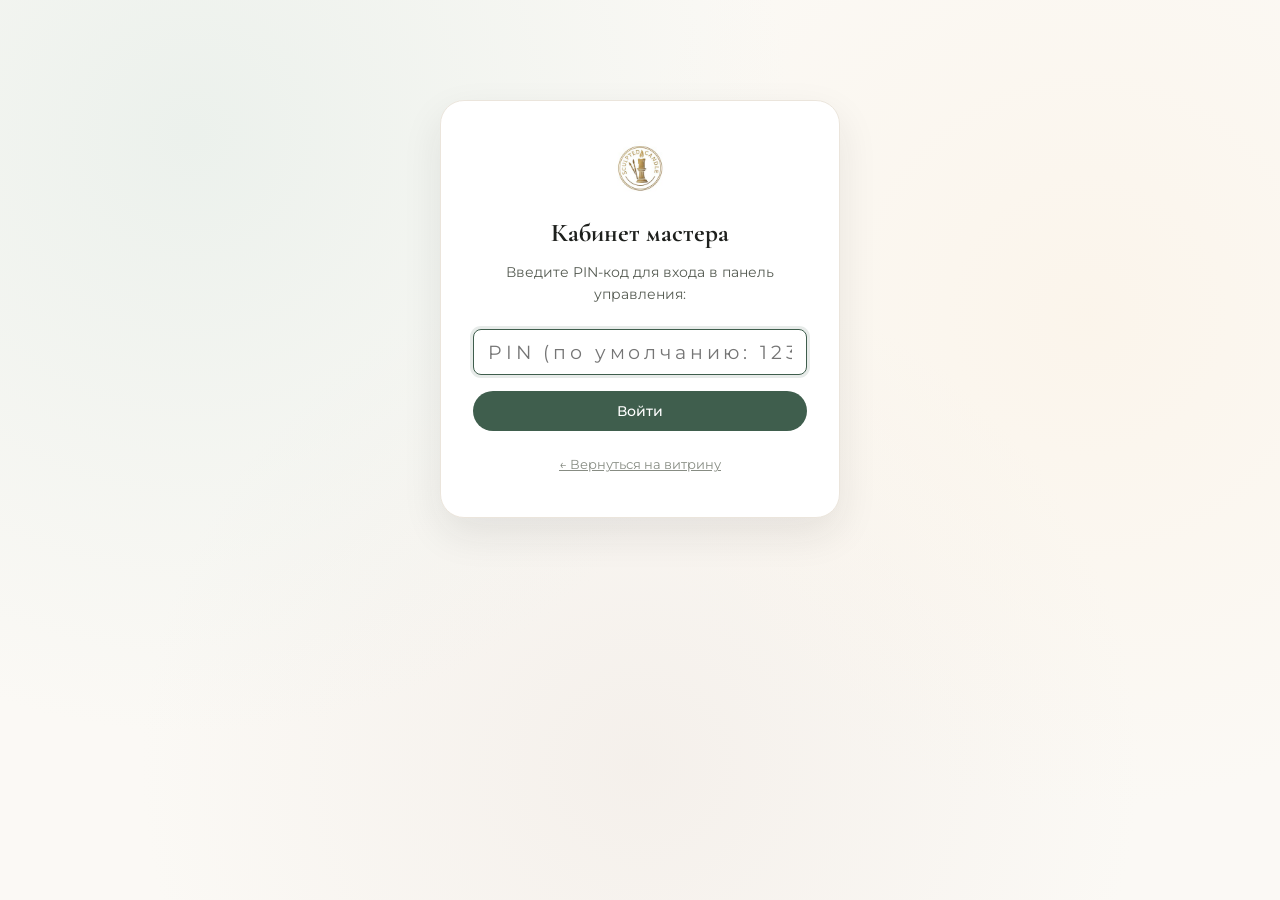
==== commit dfd4cc0d: "feat: sync authentic TG catalog (8 products, 3 photos each, eBay export pack, scents)" ====
--- a/admin.html
+++ b/admin.html
@@ -964,6 +964,6 @@
     </div>
   </div>
 
-  <script src="assets/js/admin.js?v=20261030_3"></script>
+  <script src="assets/js/admin.js?v=20261030_5"></script>
 </body>
 </html>
